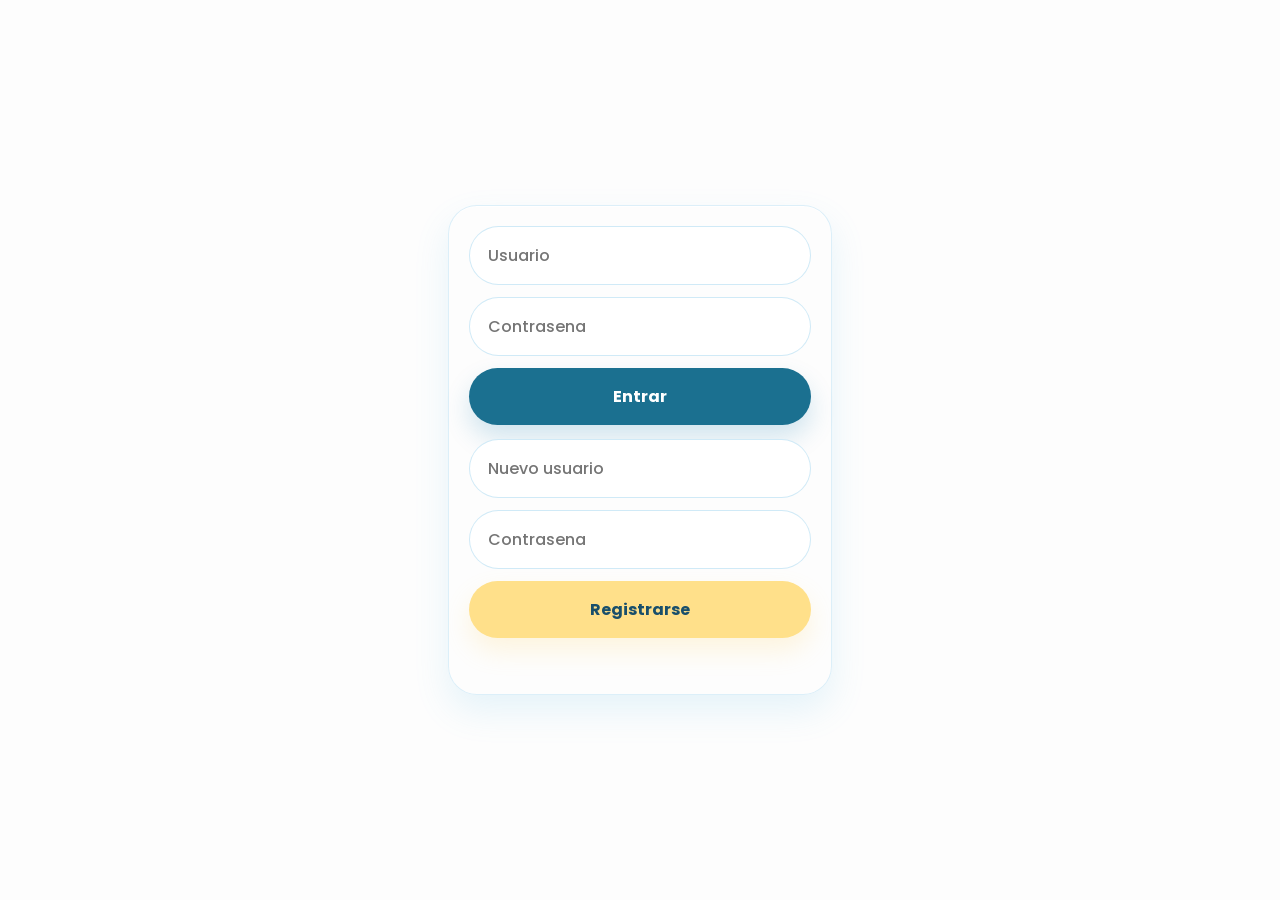
==== dashboard.html @ e35a6aa5 "Se realiza con JavaScript la animación del contador de agua y se sincroniza en tiempos con la animac" ====
<!DOCTYPE html>
<html lang="es">

<head>
  <meta charset="UTF-8">
  <meta name="viewport" content="width=device-width, initial-scale=1.0">
  <link rel="stylesheet" href="styles/styles.css" type="text/css">
  <script type="module" src="./scripts/darkmode.js" defer></script>
  <title>H2O Please</title>
</head>

<body data-page="dashboard">
  <header class="header-top">
    <svg viewBox="0 0 1586 278">
      <path
        d="M89.26 13.24c1.88-2.63 4.2-5.67 7.76-5.72 3.62-.41 6.71 2 8.6 4.85 14.27 20.89 28.31 42.14 38.7 65.28 2.92 6.84 5.8 13.87 6.53 21.34.98 12.56-2.82 25.39-10.37 35.46-9.56 13-25.22 21.6-41.47 21.66-11.46.46-22.93-3.2-32.17-9.97-9.79-7.02-16.87-17.4-20.49-28.83-4.37-.12-8.75-.09-13.12-.07 6.08 41.65 11.75 83.37 17.63 125.05.47 2.96 1.45 6.08 3.88 8.03 2.51 2.21 6.02 2.38 9.2 2.43q34.065-.105 68.13 0c3.62.04 7.72-.59 10.01-3.71 3.18-4.31 2.85-10 3.73-15.05 5.73-41.61 11.74-83.19 17.48-124.8.39-2.22 1.01-4.55 2.68-6.17 3.26-3.26 9.33-2.8 12.04.94 1.76 2.15 1.74 5.08 1.47 7.7-6.36 44.69-12.5 89.41-18.81 134.11-1.24 9.39-7.67 17.95-16.51 21.44-4.79 2.03-10.08 1.87-15.17 1.87-22.35-.04-44.69-.04-67.04.01-8.11.2-16.2-3.42-21.22-9.83-3.88-4.59-5.69-10.52-6.37-16.41-5.66-40.8-11.33-81.6-17.05-122.39-.55-4.12-1.57-8.22-1.37-12.39.11-3.74 3.41-6.86 7.09-7.06 6.98-.51 14-.03 20.99-.15 2.14-13.87 8.37-26.63 14.88-38.91 9.08-16.86 19.56-32.91 30.36-48.71M67.77 80.75c-3.06 6.37-5.65 13.02-6.93 20 11.07.17 22.14.02 33.21.01 2.81.12 5.98 0 8.29 1.88 3.64 2.93 3.96 9.07.53 12.29-2.31 2.3-5.8 2.23-8.82 2.34-10.08-.01-20.15-.15-30.23.04 3.88 7.95 10.05 14.91 18.12 18.74 10.35 5.13 23.21 4.82 33.27-.87 10.31-5.68 17.84-16.37 19-28.17 1.22-8.62-2.25-16.89-5.72-24.57-8.58-18.23-19.15-35.5-30.7-51.99-11.35 15.89-21.53 32.69-30.02 50.3M437.36 89.45c14.55-1.98 29.56 1.76 42.22 8.99 10.99 6.21 18.28 18.14 18.94 30.73.89 17.42-7.47 34.55-20.42 45.96-13.39 11.76-29.52 19.96-46.1 26.23 15.97 4.03 31.85 8.41 47.75 12.7-2.65 10.05-5.37 20.08-8.06 30.11-20.61-5.12-41.04-10.92-61.57-16.32-11.89-3.27-23.87-6.23-35.71-9.68 1.88-7.34 3.9-14.64 5.75-21.98.79-2.58 1.17-5.94 4.1-6.99 21.26-9.6 43.65-18.02 61.63-33.34 7.18-6.16 13.62-14.86 13.06-24.78-.28-7.79-10.5-12.14-16.65-7.79-4.55 3.16-6.19 8.75-7.91 13.71-12.11-2.98-24.18-6.15-36.13-9.69 2.83-8.69 6.68-17.28 13.05-23.98 6.8-7.38 16.06-12.54 26.05-13.88" />
      <path
        d="m 582.47,65.1 c -2.02059,0.05967 -4.03848,0.189753 -6.05,0.39 -25.24,2.18 -49.04,17.59 -60.62,40.23 -8.57,16.31 -10.6,35.61 -7.06,53.58 3.71,18.65 14.77,35.71 30.36,46.62 25.85,18.28 62.88,18.88 89.31,1.46 16.26,-10.67 27.99,-27.95 31.97,-46.98 2.84,-13.64 2.45,-28 -1.35,-41.42 C 653.6,100.29 640.58,83.81 623.34,74.65 610.923,67.755 596.623,64.688 582.47,65.1 m -349.4,2.16 c -0.33,19.25 -0.05,38.5 -0.14,57.74 0.13,31.23 -0.26,62.45 0.2,93.67 12.18,-0.14 24.37,-0.11 36.56,-0.02 0.11,-20.8 -0.27,-41.61 0.18,-62.41 19.01,0.02 38.02,0.05 57.04,-0.01 0.26,20.68 -0.05,41.36 0.13,62.05 12.29,0.23 24.58,0.26 36.86,-0.02 0.03,-50.33 0.14,-100.66 -0.06,-150.99 -12.24,0.04 -24.49,0.06 -36.74,-0.01 -0.28,19.67 0.04,39.34 -0.15,59.01 -19.04,0.23 -38.08,0.25 -57.12,-0.01 -0.35,-19.65 -0.07,-39.32 -0.13,-58.97 -12.21,0.01 -24.42,0.04 -36.63,-0.03 m 352.72,31.268 c 5.838,0.083 11.65,1.185 16.95,3.673 8.37,3.9 14.89,11.249 18.34,19.759 3.61,8.69 4.239,18.34 3.309,27.63 -1,9.62 -4.82,19.15 -11.77,26.03 -6.16,6.38 -14.82,10 -23.6,10.61 -10.71,0.89 -22.2,-1.58 -30.37,-8.89 -7.91,-6.9 -12.39,-17.09 -13.41,-27.42 -1.02,-10.71 -0.22,-22.01 4.9,-31.67 5.02,-9.64 14.5,-16.86 25.22,-18.85 3.416,-0.604 6.928,-0.921 10.431,-0.872 m 785.887,-1.945 c -5.145,0.14 -10.256,1.08 -14.987,3.117 -7.48,3.07 -13.66,9.51 -15.59,17.46 -2,8.28 -0.85,18.07 5.45,24.29 6.43,6.52 15.76,8.39 24.23,10.84 6.53,1.94 13.66,3.35 18.9,8.02 6.5,5.74 5.7,17.16 -0.91,22.51 -6.5,5.47 -16.06,5.58 -23.85,3.25 -6.57,-2.09 -10.1,-8.58 -11.63,-14.88 -4.59,-0.27 -9.18,-0.26 -13.77,-0.19 0.51,7.31 3.42,14.59 9.27,19.25 8.53,7.23 20.39,9.11 31.22,7.86 9.22,-1.02 18.31,-5.84 23.29,-13.85 4.08,-6.37 4.88,-14.45 3.1,-21.71 -1.73,-6.95 -7.3,-12.4 -13.68,-15.29 -8.7,-3.88 -18.14,-5.62 -27.05,-8.89 -4.5,-1.68 -9.08,-4.4 -11.06,-8.99 -2.52,-6.39 -0.66,-14.7 5.39,-18.45 6.55,-4.11 15.27,-4.19 22.28,-1.17 5.14,2.18 8.08,7.22 10.18,12.13 4.63,0.24 9.26,0.2 13.91,0.07 -0.81,-3.97 -1.67,-8.04 -3.87,-11.51 -4.73,-7.4 -12.99,-12.13 -21.6,-13.32 -3.038,-0.428 -6.136,-0.631 -9.223,-0.547 m 158.037,1.075 c -8.8927,6.67e-4 -17.784,0.05167 -26.674,0.153 0,33.29 -0.21,66.58 0.1,99.87 17.85,-0.13 35.69,-0.13 53.54,-0.02 -0.02,-3.56 0,-7.121 0.03,-10.681 -13.53,-0.55 -27.08,-0.13 -40.61,-0.21 -0.15,-11.49 -0.22,-22.97 0.05,-34.45 12.04,0.06 24.08,0.24 36.12,-0.06 0.03,-3.48 0.02,-6.96 -0.01,-10.43 -12.05,-0.28 -24.1,-0.07 -36.15,-0.08 -0.17,-11.15 -0.22,-22.3 0.03,-33.44 13.42,0.04 26.84,0.23 40.26,-0.07 0.04,-3.47 0.04,-6.95 -0.01,-10.42 -8.8907,-0.108667 -17.7827,-0.162667 -26.676,-0.162 m -483,0.003 c -8.8927,0 -17.784,0.05 -26.674,0.15 0,33.29 -0.2,66.58 0.1,99.87 17.85,-0.14 35.69,-0.11 53.54,-0.02 -0.01,-3.56 0,-7.121 0.04,-10.681 -13.54,-0.55 -27.08,-0.12 -40.62,-0.22 -0.14,-11.48 -0.21,-22.96 0.05,-34.44 12.04,0.06 24.09,0.24 36.13,-0.07 0.02,-3.47 0.01,-6.95 -0.02,-10.42 -12.05,-0.29 -24.1,-0.07 -36.15,-0.09 -0.16,-11.14 -0.21,-22.29 0.03,-33.43 13.42,0.05 26.84,0.22 40.26,-0.07 0.05,-3.47 0.04,-6.95 -0.01,-10.42 -8.8907,-0.105333 -17.7827,-0.158333 -26.676,-0.159 M 740.54,97.764 c -5.835,0.003 -11.67,0.056 -17.5,0.126 0,33.26 -0.21,66.53 0.11,99.78 4.23,-0.05 8.47,-0.05 12.71,0 0.38,-13.88 -0.01,-27.78 0.19,-41.67 13.62,-0.65 28.49,2.1 40.88,-5.1 14.22,-8.42 16.94,-29.89 6.44,-42.27 -6.06,-7.51 -15.99,-10.49 -25.33,-10.7 -5.83,-0.124 -11.665,-0.17 -17.5,-0.166 m 147.957,0.055 c -2.15605,-0.0047 -4.3121,0.0057 -6.468,0.031 0.02,33.27 -0.2,66.55 0.12,99.82 15.9,-0.13 31.81,-0.13 47.71,0 0.06,-3.55 0.111,-7.09 0.151,-10.64 -11.65,-0.19 -23.3,0.02 -34.95,-0.1 -0.15,-29.68 0.06,-59.36 -0.09,-89.05 -2.1575,-0.03499 -4.31522,-0.05499 -6.473,-0.06 m 318.777,0.393 c -2.478,-0.023 -4.944,0.108 -7.344,0.728 -1.89,3.07 -2.83,6.59 -4.04,9.95 -10.54,29.48 -21.54,58.8 -31.95,88.32 4.46,0.09 9.19,1.06 13.49,-0.54 3.44,-6.75 5.14,-14.26 7.97,-21.29 14.46,-0.13 28.92,-0.04 43.38,-0.05 2.91,7.28 5.32,14.74 8.2,22.03 4.45,0.1 8.9,0.07 13.35,-0.1 -3.23,-10.37 -7.28,-20.46 -10.88,-30.71 -8.27,-22.71 -16.36,-45.48 -24.75,-68.15 -2.455,0.01 -4.947,-0.166 -7.426,-0.188 m -458.279,10.303 c 4.318,-0.033 8.63,0.079 12.916,0.634 6.17,0.78 12.048,5.05 13.618,11.25 1.74,6.92 1.01,15.5 -4.77,20.39 -5.19,4.35 -12.379,4.28 -18.779,4.45 -5.31,0.04 -10.62,-0.02 -15.93,-0.13 -0.09,-12.12 -0.08,-24.24 0,-36.36 4.305,-0.025 8.628,-0.202 12.945,-0.234 m 458.345,6.375 c 5.88,16.61 12.05,33.119 17.67,49.819 -11.94,0.09 -23.88,-0.04 -35.82,0.09 6.08,-16.62 11.57,-33.47 18.15,-49.91" />
    </svg>
    <input id="toggleButton" type="checkbox">
  </header>

  <main class="app-layout">
    <div id="view-today">
      <h1>Progreso de hidratación del día</h1>
      <div>
        <progress class="side-progress" id="progress" value="0" min="0" max="100"></progress>
      </div>

      <section>
        <h2>DATOS DEL DÍA</h2>
        <div class="weather-api" id="weather-output">API DEL TIEMPO</div>
        <h3>OBJETIVO DEL DÍA (ml)</h3>
        <p class="stat-card" id="daily-target">2300</p>

        <h3 class="acumulated">HAS BEBIDO (ml)</h3>
        <p id="total">0</p>

        <time id="countdown">00:00</time>

        <form class="input-container" id="drink-form">
          <label for="amount">¿Cuánto vas a beber?</label>
          <span>+</span> <input type="number" id="amount" placeholder="200"> <span>ml</span>
          <button type="submit" class="drink-button" id="add-btn">
            <img src="./assets/images/water-glass-icon-white.svg" alt="Pulsa para beber">
          </button>
        </form>
      </section>
    </div>

    <section id="view-history" style="display: none">
      <h2>HISTORIAL</h2>
      <div id="history-container">
        <p>Sin registros</p>
      </div>
    </section>

    <section id="view-me" style="display: none">
      <h2>MI PERFIL</h2>
      <div id="profile-container" class="profile-card">
        <div class="user-info">
          <p><strong>Usuario:</strong> <span id="profile-name"></span></p>

          <div class="edit-group">
            <label for="edit-age">Edad (años):</label>
            <input type="number" id="edit-age" min="1" placeholder="Ej: 25" inputmode="numeric">
          </div>

          <div class="edit-group">
            <label for="edit-weight">Peso (kg):</label>
            <input type="number" id="edit-weight" min="1" placeholder="Ej: 75" inputmode="numeric">
          </div>

          <p><strong>Objetivo diario:</strong> <span id="profile-target"></span> ml</p>
        </div>

        <button type="button" id="btn-save-profile" class="save-btn">Guardar Cambios</button>
        <hr class="profile-separator">
        <button type="button" id="btn-logout" class="logout-btn">Cerrar Sesión</button>
      </div>
    </section>
  </main>
  <footer>
    <nav class="bottom-navigation">
      <button id="btn-today">
        <svg viewBox="0 0 512 512">
          <path
            d=" M 246.57 0.00 L 255.43 0.00 C 258.90 0.64 262.44 0.71 265.96 0.76 C 303.71 3.54 340.39 18.37 369.71 42.26 C 397.67 64.85 419.06 95.50 430.40 129.62 C 431.20 132.29 432.51 134.90 432.60 137.73 C 430.71 141.12 427.98 144.05 426.84 147.83 C 424.08 156.16 424.25 165.07 422.55 173.62 C 421.44 178.91 420.82 184.30 419.56 189.56 C 413.18 189.81 406.76 189.69 400.37 189.62 C 399.57 184.61 400.01 179.49 399.43 174.45 C 397.91 161.82 395.21 149.27 390.64 137.37 C 374.45 93.11 335.89 57.88 290.40 45.63 C 261.15 37.64 229.45 38.63 200.89 48.91 C 168.28 60.43 140.00 83.74 122.45 113.54 C 98.94 152.56 94.93 202.66 112.13 244.87 C 123.41 273.02 143.46 297.55 168.80 314.20 C 171.68 316.09 174.80 317.65 177.40 319.94 C 173.44 324.78 168.64 328.82 164.36 333.35 C 159.09 338.37 154.30 343.89 148.80 348.65 C 145.36 347.18 142.51 344.66 139.43 342.57 C 97.89 312.47 69.20 265.00 62.96 213.98 C 59.55 185.36 62.03 155.86 71.51 128.56 C 78.12 109.13 87.94 90.77 100.52 74.54 C 132.49 32.18 183.09 4.54 236.04 0.73 C 239.56 0.75 243.10 0.65 246.57 0.00 Z" />
          <path
            d=" M 253.35 82.43 C 257.56 80.97 262.37 81.61 266.19 83.86 C 269.19 85.81 271.36 88.73 273.44 91.58 C 292.66 118.67 312.33 145.43 331.50 172.54 C 337.30 181.35 340.90 191.56 342.21 202.00 C 342.19 207.19 344.46 212.32 342.70 217.45 C 341.82 235.93 333.66 253.69 321.32 267.33 C 302.30 288.51 272.07 299.17 244.02 294.01 C 227.09 291.25 211.21 282.97 198.77 271.23 C 181.03 253.91 170.86 228.50 173.66 203.68 C 175.67 191.68 179.21 179.49 186.76 169.74 C 205.16 144.15 223.57 118.57 242.00 93.00 C 244.91 88.72 248.12 84.00 253.35 82.43 M 253.91 128.92 C 239.83 148.49 225.67 168.00 211.62 187.59 C 205.74 195.76 203.16 206.11 203.99 216.08 C 206.34 242.29 230.48 264.92 257.01 264.42 C 278.03 265.57 298.77 252.44 307.44 233.38 C 315.14 218.69 314.02 199.46 303.74 186.27 C 290.30 168.00 277.37 149.36 263.96 131.06 C 262.03 128.53 260.61 125.51 258.03 123.56 C 256.44 125.17 255.18 127.07 253.91 128.92 Z" />
          <path
            d=" M 439.89 160.07 C 439.99 154.67 444.23 149.19 450.00 149.56 C 455.29 149.12 459.83 153.80 459.98 158.94 C 461.04 181.98 460.56 205.25 455.92 227.92 C 454.38 239.11 450.90 249.87 447.73 260.67 C 445.20 269.70 441.18 278.21 437.93 286.99 C 427.68 309.81 414.49 331.30 398.77 350.77 C 392.50 359.39 384.54 366.54 377.31 374.31 C 365.73 385.16 353.81 395.75 340.57 404.54 C 333.48 410.07 325.64 414.45 317.82 418.83 C 305.55 426.22 292.19 431.50 279.03 437.05 C 264.07 442.55 248.79 447.28 233.08 450.10 C 227.89 451.23 222.48 451.52 217.46 453.36 C 217.07 469.89 217.67 486.46 217.22 503.00 C 217.22 507.46 213.33 510.29 209.69 512.00 L 205.32 512.00 C 200.63 509.87 197.14 506.00 193.62 502.38 C 167.45 476.22 141.29 450.04 115.11 423.89 C 113.01 421.74 111.16 419.06 111.15 415.94 C 110.86 412.26 113.16 409.10 115.61 406.61 C 141.64 380.64 167.62 354.62 193.62 328.62 C 196.32 325.99 198.77 323.06 201.85 320.86 C 205.73 318.14 211.51 318.79 214.71 322.29 C 217.12 324.49 217.34 327.95 217.39 331.00 C 217.36 345.90 217.33 360.81 217.35 375.70 C 230.82 376.11 244.20 373.72 257.43 371.46 C 289.46 364.68 320.00 350.91 346.14 331.16 C 367.41 315.64 385.31 295.85 400.28 274.28 C 416.15 250.22 427.94 223.38 434.17 195.20 C 436.42 183.55 438.85 171.91 439.89 160.07 Z" />
          <path
            d=" M 282.35 189.38 C 291.19 185.98 301.82 192.59 302.65 201.99 C 303.53 216.47 297.13 230.85 287.16 241.16 C 278.59 249.31 267.30 254.78 255.44 255.67 C 249.25 257.02 241.94 255.25 238.04 250.01 C 235.74 246.31 234.15 241.70 235.39 237.36 C 236.85 230.37 243.88 225.07 250.96 225.31 C 260.32 225.34 268.83 218.33 271.33 209.43 C 272.18 204.55 271.94 199.15 274.93 194.91 C 276.87 192.50 279.34 190.31 282.35 189.38 Z" />
        </svg>
        <p>HOY</p>
      </button>
      <button id="btn-history">
        <svg viewBox="0 0 512 512">
          <path
            d=" M 84.00 0.00 L 124.00 0.00 C 124.03 13.32 123.94 26.64 124.03 39.97 C 212.01 40.02 299.99 40.02 387.97 39.97 C 388.06 26.65 387.97 13.32 388.00 0.00 L 428.00 0.00 C 428.03 13.32 427.94 26.64 428.03 39.97 C 437.66 40.19 447.30 39.65 456.91 40.29 C 474.29 41.50 490.74 51.01 500.80 65.18 C 506.95 73.51 510.19 83.55 512.00 93.65 L 512.00 265.69 C 502.67 254.83 492.39 244.69 480.75 236.30 C 477.91 234.17 474.56 232.54 472.41 229.64 C 471.78 227.14 471.92 224.54 471.90 221.99 C 472.07 210.67 472.02 199.35 471.97 188.04 C 327.99 187.97 184.01 187.98 40.03 188.03 C 39.95 275.38 40.04 362.72 39.99 450.06 C 39.89 455.89 41.54 462.00 45.91 466.09 C 50.00 470.46 56.11 472.11 61.94 472.01 C 112.96 471.98 163.98 472.01 215.00 471.99 C 219.87 472.09 224.83 471.44 229.64 472.42 C 232.36 474.40 233.93 477.50 235.90 480.16 C 244.34 492.05 254.66 502.51 265.69 512.00 L 53.65 512.00 C 39.79 509.78 26.28 503.79 16.64 493.37 C 7.34 483.95 2.13 471.28 0.00 458.36 L 0.00 93.65 C 1.63 84.99 4.06 76.32 8.80 68.81 C 18.40 52.94 35.69 41.92 54.22 40.36 C 64.12 39.60 74.05 40.21 83.97 39.97 C 84.06 26.64 83.97 13.32 84.00 0.00 M 40.07 99.92 C 39.90 115.94 40.03 131.96 40.02 147.98 C 184.01 148.01 327.99 148.02 471.97 147.98 C 472.06 133.65 471.94 119.33 472.04 105.01 C 471.99 100.79 472.10 96.42 470.48 92.45 C 467.63 85.49 460.64 80.33 453.05 80.13 C 444.72 79.79 436.37 80.07 428.02 80.02 C 427.94 93.34 428.06 106.66 427.98 119.98 C 414.66 120.02 401.34 120.02 388.02 119.98 C 387.93 106.66 388.07 93.34 387.97 80.02 C 299.99 79.99 212.01 79.99 124.02 80.02 C 123.93 93.34 124.07 106.66 123.98 119.98 C 110.66 120.02 97.34 120.02 84.02 119.98 C 83.93 106.66 84.06 93.34 83.98 80.02 C 75.33 80.10 66.66 79.71 58.02 80.21 C 48.13 80.86 39.88 90.04 40.07 99.92 Z" />
          <path
            d=" M 76.02 230.03 C 89.34 229.98 102.66 229.98 115.98 230.03 C 116.02 243.34 116.02 256.66 115.98 269.98 C 102.66 270.02 89.34 270.02 76.03 269.98 C 75.97 256.66 75.98 243.34 76.02 230.03 Z" />
          <path
            d=" M 156.02 230.02 C 169.34 229.99 182.66 229.98 195.98 230.02 C 196.02 243.34 196.02 256.66 195.98 269.98 C 182.66 270.02 169.34 270.02 156.02 269.98 C 155.99 256.66 155.97 243.34 156.02 230.02 Z" />
          <path
            d=" M 236.02 230.03 C 249.34 229.98 262.66 229.98 275.98 230.03 C 276.02 243.34 276.02 256.66 275.98 269.98 C 262.66 270.02 249.34 270.02 236.02 269.98 C 235.98 256.66 235.98 243.34 236.02 230.03 Z" />
          <path
            d=" M 333.36 249.37 C 360.14 240.21 389.86 239.63 416.88 248.14 C 452.79 259.09 483.38 285.90 499.21 319.91 C 507.02 336.37 511.03 354.43 512.00 372.57 L 512.00 381.43 C 511.09 397.84 507.81 414.17 501.33 429.32 C 487.77 461.68 461.05 488.25 428.61 501.62 C 413.66 507.91 397.58 511.10 381.43 512.00 L 372.57 512.00 C 345.87 510.77 319.42 502.08 297.86 486.15 C 262.30 460.67 240.39 417.00 242.25 373.19 C 242.77 347.69 250.98 322.44 265.36 301.39 C 281.64 277.34 305.84 258.71 333.36 249.37 M 366.44 282.63 C 344.98 285.01 324.48 294.97 309.40 310.42 C 292.74 327.17 282.76 350.34 282.12 373.96 C 281.40 394.36 287.54 414.96 299.38 431.59 C 309.77 446.34 324.40 458.09 341.12 464.89 C 362.40 473.68 386.89 474.24 408.58 466.54 C 437.36 456.53 460.50 431.84 468.47 402.42 C 474.18 382.09 472.80 359.86 464.59 340.41 C 455.61 318.78 438.28 300.78 417.05 290.94 C 401.37 283.57 383.65 280.73 366.44 282.63 Z" />
          <path
            d=" M 76.02 310.03 C 89.34 309.98 102.66 309.98 115.98 310.03 C 116.02 323.34 116.02 336.66 115.98 349.98 C 102.66 350.02 89.34 350.01 76.03 349.98 C 75.97 336.66 75.98 323.34 76.02 310.03 Z" />
          <path
            d=" M 156.02 310.02 C 169.34 309.98 182.66 309.98 195.98 310.02 C 196.02 323.34 196.02 336.66 195.97 349.98 C 182.66 350.02 169.34 350.02 156.02 349.98 C 155.97 336.66 155.98 323.34 156.02 310.02 Z" />
          <path
            d=" M 356.02 310.02 C 369.34 309.98 382.66 309.98 395.98 310.02 C 396.06 325.67 395.94 341.32 396.03 356.98 C 407.34 357.07 418.66 356.93 429.98 357.02 C 430.02 370.34 430.02 383.66 429.98 396.98 C 405.32 397.02 380.67 397.02 356.02 396.97 C 355.99 367.99 355.98 339.01 356.02 310.02 Z" />
          <path
            d=" M 76.02 390.02 C 89.34 389.98 102.66 389.98 115.97 390.02 C 116.02 403.34 116.02 416.66 115.97 429.98 C 102.66 430.02 89.34 430.02 76.02 429.98 C 75.98 416.66 75.98 403.34 76.02 390.02 Z" />
          <path
            d=" M 156.02 390.02 C 169.34 389.98 182.66 389.98 195.98 390.03 C 196.02 403.34 196.02 416.66 195.98 429.98 C 182.66 430.02 169.34 430.02 156.02 429.98 C 155.99 416.66 155.98 403.34 156.02 390.02 Z" />
        </svg>
        <p>HISTORIAL</p>
      </button>
      <button id="btn-me">
        <svg viewBox="0 0 512 512">
          <path
            d=" M 249.58 0.00 L 263.41 0.00 C 276.03 1.34 288.67 3.64 300.44 8.53 C 324.84 18.23 345.79 36.22 359.16 58.82 C 372.61 81.19 378.22 108.08 375.11 133.97 C 371.79 164.59 355.72 193.43 331.90 212.86 C 313.32 228.09 290.10 237.68 266.11 239.50 C 238.53 241.96 210.22 234.39 187.56 218.47 C 160.23 199.60 141.28 168.95 137.12 135.96 C 134.05 112.89 137.66 88.88 147.92 67.94 C 160.54 41.61 183.16 20.30 210.14 9.14 C 222.64 3.82 236.09 1.16 249.58 0.00 M 247.40 40.46 C 219.22 43.28 193.48 62.34 182.50 88.43 C 175.41 104.93 174.00 123.84 178.88 141.15 C 183.88 159.78 196.04 176.31 212.16 186.86 C 227.47 196.98 246.36 201.55 264.60 199.53 C 277.82 198.04 290.73 193.34 301.62 185.65 C 317.35 174.81 328.94 158.12 333.53 139.58 C 337.30 125.00 336.71 109.37 331.99 95.08 C 326.61 78.45 315.50 63.72 301.02 53.93 C 285.53 43.22 266.11 38.40 247.40 40.46 Z" />
          <path
            d=" M 132.18 310.15 C 173.29 281.94 224.25 268.58 273.91 272.79 C 323.56 276.53 371.52 298.13 407.54 332.45 C 434.56 358.01 454.89 390.58 465.91 426.10 C 469.19 436.06 471.76 446.51 470.72 457.07 C 469.20 475.56 458.63 493.08 442.82 502.84 C 435.46 507.69 426.85 510.02 418.37 512.00 L 94.63 512.00 C 82.91 509.95 71.35 505.62 62.27 497.74 C 48.90 486.62 41.05 469.38 41.07 452.02 C 40.88 442.05 44.06 432.47 47.06 423.09 C 61.90 377.41 92.36 337.01 132.18 310.15 M 240.47 312.62 C 200.05 316.13 161.02 333.64 131.70 361.72 C 107.54 384.66 90.01 414.50 81.74 446.77 C 79.26 455.43 83.45 465.36 91.44 469.53 C 97.08 472.74 103.78 471.93 110.00 472.01 C 210.02 471.98 310.04 472.01 410.05 472.00 C 418.62 472.37 427.08 466.88 429.76 458.65 C 432.63 451.34 429.45 443.69 427.34 436.65 C 414.12 395.26 385.30 359.14 347.83 337.13 C 315.76 318.01 277.65 309.43 240.47 312.62 Z" />
        </svg>
        <p>YO</p>
      </button>
    </nav>
  </footer>

  <script type="module" src="./scripts/dashboard.js"></script>
</body>

</html>
---- styles/styles.css ----
/* ==================== IMPORTED FONTS ==================== */
@font-face {
    font-family: 'Poppins-Light';
    src: url('../assets/fonts/poppins-light.woff2') format('woff2');
    font-weight: 300;
    font-style: normal;
    font-display: swap;
}

@font-face {
    font-family: 'Poppins-Regular';
    src: url('../assets/fonts/poppins-regular.woff2') format('woff2');
    font-weight: 400;
    font-style: normal;
    font-display: swap;
}

@font-face {
    font-family: 'Poppins-Medium';
    src: url('../assets/fonts/poppins-medium.woff2') format('woff2');
    font-weight: 500;
    font-style: normal;
    font-display: swap;
}

@font-face {
    font-family: 'Poppins-Bold';
    src: url('../assets/fonts/poppins-bold.woff2') format('woff2');
    font-weight: 700;
    font-style: normal;
    font-display: swap;
}

/* ==================== VARIABLES ==================== */
:root {
    --primary-color: #1B7090;
    --primary-light-color: #4f89a0;
    --primary-dark-color: #194f6b;
    --secondary-color: #ffd166;
    --secondary-light-color: #ffe08a;
    --neutral-color: #757575;
    --negative-color: #972c24;
    --background-color: #fdfdfd;
    --progress-background-color: #eeeeee;
    --primary-font-regular: 'Poppins-Regular', sans-serif;
    --primary-font-light: 'Poppins-Light', sans-serif;
    --primary-font-medium: 'Poppins-Medium', sans-serif;
    --primary-font-bold: 'Poppins-Bold', sans-serif;
}

.dark-theme {
    --primary-dark-color: #a6e5fe;
    --secondary-light-color: #0f3c52;
    --negative-color: #cb453b;
    --background-color: #222222;
    --progress-background-color: #333333;
    --neutral-color: #bababa;

    svg {
        path:nth-of-type(1) {
            --primary-dark-color: #59cef8;
        }

        path:nth-of-type(2) {
            --primary-light-color: #a6e5fe;
        }
    }

    h2 {
        --primary-color: #3398bd;
    }

    #countdown {
        --primary-dark-color: #ffe08a;
    }

    #drink-form label {
        --primary-light-color: #78cff2;
    }

    #view-me .logout-btn {
        --primary-color: #a6e5fe;
    }
    footer {
        --primary-color: #8fcce4;
    }
}

/* ==================== GENERAL STYLES ==================== */
* {
    box-sizing: border-box;
}

html,
body {
    margin: 0;
    padding: 0;
    font-family: var(--primary-font-regular);
    background: var(--background-color);
    transition: all 0.3s;
}

body {
    height: 100dvh;
    max-height: 100dvh;
    display: grid;
    grid-template-rows: auto 1fr auto;
}

body[data-page="login"] {
    grid-template-rows: 1fr;
    place-items: center;
    padding: 1rem;
}

body[data-page="login"] .login-layout {
    width: min(100%, 24rem);
    display: grid;
    gap: 0.9rem;
    padding: 1.25rem;
    border: solid 0.1rem #58B5E333;
    border-radius: 1.8rem;
    background: rgba(253, 253, 253, 0.98);
    box-shadow:
        0 1rem 2.2rem rgba(88, 181, 227, 0.14),
        inset 0 1px 0 rgba(255, 255, 255, 0.85);
}

body[data-page="login"] .login-layout form {
    display: grid;
    gap: 0.75rem;
}

body[data-page="login"] .login-layout input {
    width: 100%;
    padding: 1rem 1.1rem;
    border: solid 0.1rem rgba(88, 181, 227, 0.28);
    border-radius: 999px;
    font-family: var(--primary-font-medium);
    font-size: 1rem;
    color: var(--primary-dark-color);
    background: white;
    outline: none;
    transition:
        border-color 0.2s ease,
        box-shadow 0.2s ease;
}

body[data-page="login"] .login-layout input::placeholder {
    color: var(--neutral-color);
}

body[data-page="login"] .login-layout input:focus {
    border-color: rgba(4, 118, 174, 0.4);
    box-shadow: 0 0 0 0.2rem rgba(88, 181, 227, 0.14);
}

body[data-page="login"] .login-layout button {
    width: 100%;
    padding: 1rem 1.1rem;
    border: 0;
    border-radius: 999px;
    font-family: var(--primary-font-bold);
    font-size: 1rem;
    cursor: pointer;
}

body[data-page="login"] #login-form button {
    color: white;
    background: var(--primary-color);
    box-shadow: 0 0.8rem 1.6rem rgba(4, 118, 174, 0.18);
}

body[data-page="login"] #register-form button {
    color: var(--primary-dark-color);
    background: var(--secondary-light-color);
    box-shadow: 0 0.8rem 1.6rem rgba(255, 209, 102, 0.2);
}

body[data-page="login"] #auth-message {
    min-height: 1.35rem;
    margin: 0;
    padding: 0 0.25rem;
    font-family: var(--primary-font-medium);
    font-size: 0.9rem;
    line-height: 1.4;
    text-align: center;
    color: var(--primary-dark-color);
}

header {
    display: flex;
    justify-content: space-between;
    align-items: center;
    position: sticky;
    top: 0;
    padding: 0.5rem 1rem;

    svg {
        height: 2.2rem;

        path:nth-of-type(1) {
            fill: var(--primary-dark-color);
        }

        path:nth-of-type(2) {
            fill: var(--primary-light-color);
        }
    }

    #toggleButton {
        position: relative;
        appearance: none;
        -moz-appearance: none;
        -webkit-appearance: none;
        outline: none;
        cursor: pointer;
        height: 1.3rem;
        width: 3rem;
        margin-right: 1.5rem;
        box-shadow: 0.3rem 0.3rem 0.8rem #277B9A33;
        border: 0.05rem solid #277B9A66;
        border-radius: 2rem;

        &:before {
            position: absolute;
            content: "";
            width: 1rem;
            height: 1rem;
            top: 50%;
            left: 0.2rem;
            transform: translateY(-50%) translateX(0%);
            border-radius: 50%;
            background: var(--primary-color);
            transition: transform 0.3s;
        }

        &:after {
            position: absolute;
            content: "";
            background-image: url(../assets/images/bombilla-apagada.svg);
            background-size: cover;
            width: 1.6rem;
            height: 1.6rem;
            top: calc(50% - 0.1rem);
            transform: translateY(-50%);
            left: calc(100% + 0.3rem);
            white-space: nowrap;
            color: var(--primary-light-color);
            pointer-events: none;
        }
    }

    #toggleButton:checked {
        background: var(--primary-color);
        border: none;

        &:before {
            background: #fdfdfd;
            transform: translateY(-50%) translateX(1.6rem);
        }

        &:after {
            background-image: url(../assets/images/bombilla-encendida.svg);
        }
    }
}

footer {
    position: sticky;
    bottom: 0;

    nav {
        display: flex;
        gap: 0.5rem;
        justify-content: space-between;
        padding: 0.5rem 0 0 0;
        margin-top: 0.5rem;
        background: var(--background-color);

        button {
            display: flex;
            flex-direction: column;
            align-items: center;
            width: 100%;
            padding: 0.5rem 0.5rem 0 0.5rem;
            border: 0;
            background: var(--background-color);
            cursor: pointer;

            &:nth-of-type(1) {
                svg {
                    transform: scale(1.2);
                }
            }

            svg {
                width: 1.5rem;
                height: auto;
                fill: var(--primary-color);
            }

            p {
                font-weight: 700;
                color: var(--primary-color);
            }
        }
    }
}

/* ==================== MAIN WRAPPER ==================== */
main.app-layout {
    display: flex;

    h1 {
        display: none;
    }

    div {
        display: flex;
        align-items: stretch;

        .side-progress {
            appearance: none;
            width: 1.5rem;
            height: calc(100dvh - 10.5rem);
            margin: 0.5rem 0 0.5rem 1rem;
            border: none;
            border-radius: 2rem;
            background: #eee;
            writing-mode: vertical-lr;
            direction: rtl;

            &::-webkit-progress-bar {
                background-color: var(--progress-background-color);
                border-radius: 1rem;
            }

            &::-webkit-progress-value {
                background-color: var(--primary-dark-color);
                border-radius: 1rem;
                transition: 1s ease;
            }

            &::-moz-progress-bar {
                background: var(--primary-dark-color);
            }
        }
    }

    section {
        display: flex;
        flex-direction: column;
        align-items: center;
        flex-wrap: wrap;
        width: 100%;
        padding: 0.5rem;

        h2 {
            display: none;
        }

        h3 {
            margin: -0.8rem 0;
            font-family: var(--primary-font-medium);
            font-size: 0.9rem;
            font-weight: 500;
            color: var(--neutral-color);

            &:nth-of-type(1) {
                margin-top: 1rem;
            }
        }

        #daily-target {
            font-size: 3rem;
            font-family: var(--primary-font-medium);
            margin: 0;
            color: var(--primary-light-color);
        }

        #total {
            font-size: 3.7rem;
            font-family: var(--primary-font-bold);
            margin: 0;
            color: var(--primary-dark-color);
        }

        #countdown {
            padding: 1rem 1.5rem;
            border-radius: 3rem;
            font-family: var(--primary-font-medium);
            color: var(--primary-dark-color);
            text-transform: uppercase;
            background: var(--secondary-light-color);
            opacity: 0;
            transition: opacity 1s ease;
        }

        form {
            display: flex;
            flex-wrap: wrap;
            align-items: center;
            gap: 0.5rem;
            margin: auto 0.5rem 0.5rem 0.5rem;
            padding-bottom: 0.5rem;
            border: solid 0.1rem #277B9A11;
            border-radius: 2rem;
            box-shadow: 0.3rem 0.3rem 0.8rem #277B9A33;

            label {
                position: relative;
                left: 1rem;
                bottom: -1rem;
                width: 100%;
                font-family: var(--primary-font-bold);
                font-size: 0.9rem;
                color: var(--primary-light-color);
                text-transform: uppercase;
            }

            input,
            span {
                font-family: var(--primary-font-medium);
                color: var(--neutral-color);
                font-size: 1.7rem;
            }

            input {
                width: 20%;
                border: 0;
                text-align: right;
                background: var(--background-color);

                &::placeholder {
                    color: var(--neutral-color);
                }
            }

            span {
                &:nth-of-type(1) {
                    width: 20%;
                    text-align: right;
                }

                &:nth-of-type(2) {
                    width: 20%;
                    text-align: left;
                }
            }

            button {
                width: 4.5rem;
                margin-left: auto;
                margin-right: 0.5rem;
                aspect-ratio: 1 / 1;
                border: none;
                border-radius: 50%;
                background-color: var(--primary-color);
                cursor: pointer;

                img {
                    width: 3.5rem;
                }

                &#remove-btn {
                    display: flex;
                    align-items: center;
                    justify-content: center;
                    color: white;
                    font-family: var(--primary-font-bold);
                    font-size: 2.4rem;
                    line-height: 1;
                }
            }
        }

        .weather-api {
            display: flex;
            justify-content: center;
            align-items: center;
            width: 100%;
            height: 7rem;
            color: white;
            font-size: 1.2rem;
            font-family: var(--primary-font-light);
            letter-spacing: 0.2rem;
            background-color: #58b5e3;
            border-radius: 2rem;
        }
    }
}

#view-today {
    width: 100%;
}

#view-history,
#view-me {
    align-items: stretch;
}

#view-history h2,
#view-me h2 {
    display: block;
    margin: 0 0 1rem 0;
    font-family: var(--primary-font-bold);
    color: var(--primary-color);
}

#history-container {
    display: flex;
    flex-direction: column;
    width: 100%;
    gap: 0.5rem;
    
    p {
        color: var(--neutral-color);
    }
}

/* YO se encapsula para evitar la herencia flex global del dashboard y mantener una estructura simple compatible con Marcos. */
#view-me #profile-container.profile-card {
    display: flex;
    flex-direction: column;
    width: 100%;
    max-width: 20rem;
    gap: 0.6rem;
    margin: 0 auto;
    box-sizing: border-box;
}

#view-me .user-info {
    display: flex;
    flex-direction: column;
    gap: 0.55rem;
}

#view-me .user-info p {
    margin: 0;
    color: var(--neutral-color);
}

#view-me .edit-group {
    display: flex;
    flex-direction: column;
    gap: 0.25rem;
}

#view-me .edit-group label {
    font-size: 0.95rem;
    color: var(--neutral-color);
}

#view-me .edit-group input,
#view-me .save-btn,
#view-me .logout-btn {
    width: 100%;
    box-sizing: border-box;

}

#view-me .edit-group input {
    padding: 0.65rem 0.75rem;
    border: solid 0.1rem #58B5E333;
    border-radius: 0.35rem;
    background: white;
}

#view-me .save-btn,
#view-me .logout-btn {
    padding: 0.65rem 0.75rem;
    border: solid 0.1rem var(--primary-color);
    border-radius: 0.35rem;
    cursor: pointer;
}

#view-me .save-btn {
    color: white;
    background: var(--primary-color);
}

#view-me .logout-btn {
    color: var(--primary-color);
    background: var(--background-color);
}

#view-me .profile-separator {
    width: 100%;
    margin: 0;
    border: 0;
    border-top: 1px solid #eee;
}

@media (max-width: 480px) {
    main.app-layout section form button {
        width: 4.05rem;
    }

    main.app-layout section form button img {
        width: 3.15rem;
    }

    main.app-layout section form button#remove-btn {
        font-size: 2.16rem;
    }
}

/* Weather card refresh revisable: el redisenio se limita al dashboard y mantiene el montaje actual en #weather-output. */
.dashboard-weather-card {
    position: relative;
    display: block;
    width: 100%;
    max-width: 31rem;
    min-height: 0;
    margin: 0 auto;
    padding: 0.72rem 0.9rem;
    overflow: hidden;
    isolation: isolate;
    border: 1px solid rgba(255, 255, 255, 0.14);
    border-radius: 1.15rem;
    background:
        radial-gradient(circle at 14% 18%, rgba(255, 255, 255, 0.2), transparent 26%),
        radial-gradient(circle at 86% 0%, rgba(255, 226, 138, 0.22), transparent 24%),
        linear-gradient(150deg, #0a5b69 0%, #13829a 48%, #48bfd8 100%);
    color: #f7fcff;
    box-shadow:
        0 0.45rem 1rem rgba(7, 77, 96, 0.16),
        inset 0 1px 0 rgba(255, 255, 255, 0.18);
}

/* Weather card refresh revisable: el modo noche cambia tono sin tocar la estructura del dashboard. */
.dashboard-weather-card[data-period="night"] {
    background:
        radial-gradient(circle at 18% 20%, rgba(213, 227, 255, 0.14), transparent 24%),
        radial-gradient(circle at 84% 2%, rgba(255, 255, 255, 0.08), transparent 18%),
        linear-gradient(150deg, #0a3553 0%, #0f5877 50%, #1a7c9f 100%);
}

/* Weather card refresh revisable: capas decorativas para una sensacion mas premium sin assets externos. */
.dashboard-weather-card::before,
.dashboard-weather-card::after {
    content: "";
    position: absolute;
    pointer-events: none;
    z-index: 0;
}

.dashboard-weather-card::before {
    inset: auto -12% -44% 58%;
    height: 48%;
    border-radius: 999px;
    background: radial-gradient(circle, rgba(255, 255, 255, 0.2) 0 18%, transparent 56%);
    filter: blur(12px);
    opacity: 0.5;
}

.dashboard-weather-card::after {
    top: -1.35rem;
    right: -0.9rem;
    width: 4.85rem;
    height: 4.85rem;
    border-radius: 50%;
    background: radial-gradient(circle, rgba(255, 248, 200, 0.78) 0 16%, rgba(255, 226, 138, 0.18) 36%, transparent 66%);
    opacity: 0.78;
}

/* Weather card refresh revisable: el contenido queda por encima de las capas decorativas. */
.dashboard-weather-card>* {
    position: relative;
    z-index: 1;
}

.dashboard-weather-card h2,
.dashboard-weather-card p {
    margin: 0;
}

/* Weather card refresh revisable: cabecera con jerarquia clara entre ciudad y estado. */
.dashboard-weather-card .weather-card__top,
.dashboard-weather-card .weather-card__header {
    display: grid;
    grid-template-columns: minmax(0, 1fr) auto;
    gap: 0.45rem;
    align-items: center;
}

.dashboard-weather-card .weather-card__heading {
    display: grid;
    gap: 0;
    min-width: 0;
}

.dashboard-weather-card .weather-card__eyebrow {
    font-size: 0.58rem;
    font-family: var(--primary-font-medium);
    letter-spacing: 0.14em;
    text-transform: uppercase;
    opacity: 0.72;
}

/* Weather card refresh revisable: se fuerza la ciudad visible dentro de la card porque el dashboard oculta los h2 generales. */
body[data-page="dashboard"] #weather-output .dashboard-weather-card h2 {
    display: block;
    max-width: none;
    font-size: clamp(0.96rem, 2.35vw, 1.14rem);
    font-family: var(--primary-font-bold);
    line-height: 1.1;
    color: #f9fdff;
}

/* Weather card refresh revisable: pill de estado con acabado glass y mejor contraste. */
.dashboard-weather-card .weather-card__status {
    display: inline-flex;
    align-items: center;
    gap: 0.3rem;
    max-width: 11.75rem;
    padding: 0.24rem 0.5rem;
    border: 1px solid rgba(255, 255, 255, 0.16);
    border-radius: 999px;
    background: linear-gradient(180deg, rgba(255, 255, 255, 0.22), rgba(255, 255, 255, 0.09));
    backdrop-filter: blur(10px);
    font-size: 0.64rem;
    font-family: var(--primary-font-medium);
    line-height: 1.18;
    text-align: right;
    box-shadow: inset 0 1px 0 rgba(255, 255, 255, 0.14);
}

/* Weather card refresh revisable: iconografia semantica sin nuevos assets. */
.dashboard-weather-card .weather-card__status::before {
    content: "•";
    flex: 0 0 auto;
    color: #ffe18c;
}

.dashboard-weather-card .weather-card__status[data-icon="sun"]::before {
    content: "☼";
}

.dashboard-weather-card .weather-card__status[data-icon="moon"]::before {
    content: "☾";
    color: #dcecff;
}

.dashboard-weather-card .weather-card__status[data-icon="cloud"]::before {
    content: "☁";
    color: #f2fbff;
}

.dashboard-weather-card .weather-card__status[data-icon="rain"]::before {
    content: "☂";
    color: #d2f2ff;
}

.dashboard-weather-card .weather-card__status[data-icon="storm"]::before {
    content: "ϟ";
    color: #ffe6a3;
}

.dashboard-weather-card .weather-card__status[data-icon="snow"]::before {
    content: "✦";
    color: #f2fbff;
}

.dashboard-weather-card .weather-card__status[data-icon="mist"]::before {
    content: "≋";
    color: #edf9ff;
}

.dashboard-weather-card .weather-card__status[data-icon="error"]::before {
    content: "!";
    color: #ffe2a3;
}

/* Weather card refresh revisable: composicion principal tipo app movil con temperatura destacada y panel auxiliar. */
.dashboard-weather-card .weather-card__main,
.dashboard-weather-card .weather-card__content {
    display: grid;
    grid-template-columns: minmax(0, 1fr) auto;
    gap: 0.5rem;
    align-items: stretch;
    margin-top: 0.5rem;
}

.dashboard-weather-card .weather-card__temperature-block {
    display: grid;
    align-content: center;
    gap: 0;
    min-width: 0;
    padding: 0.56rem 0.72rem;
    border: 1px solid rgba(255, 255, 255, 0.14);
    border-radius: 0.95rem;
    background: linear-gradient(180deg, rgba(255, 255, 255, 0.16), rgba(255, 255, 255, 0.05));
    backdrop-filter: blur(12px);
}

.dashboard-weather-card .weather-card__temperature-label {
    font-size: 0.56rem;
    font-family: var(--primary-font-medium);
    letter-spacing: 0.14em;
    text-transform: uppercase;
    opacity: 0.72;
}

.dashboard-weather-card .weather-card__temperature {
    font-size: clamp(1.85rem, 6vw, 2.45rem);
    font-family: var(--primary-font-bold);
    line-height: 0.95;
    letter-spacing: -0.04em;
    text-shadow: 0 0.14rem 0.45rem rgba(4, 74, 109, 0.14);
}

.dashboard-weather-card .weather-card__meta,
.dashboard-weather-card .weather-card__datetime {
    display: grid;
    gap: 0.32rem;
    min-width: 8.65rem;
    padding: 0.54rem 0.65rem;
    border: 1px solid rgba(255, 255, 255, 0.12);
    border-radius: 0.95rem;
    background: linear-gradient(180deg, rgba(255, 255, 255, 0.14), rgba(255, 255, 255, 0.04));
    backdrop-filter: blur(10px);
}

.dashboard-weather-card .weather-card__meta-row {
    display: grid;
    gap: 0;
}

.dashboard-weather-card .weather-card__meta-row+.weather-card__meta-row {
    padding-top: 0.28rem;
    border-top: 1px solid rgba(255, 255, 255, 0.14);
}

/* Weather card refresh revisable: labels discretas y valores con mejor jerarquia. */
.dashboard-weather-card .weather-card__meta-label {
    font-size: 0.52rem;
    font-family: var(--primary-font-medium);
    letter-spacing: 0.12em;
    text-transform: uppercase;
    opacity: 0.68;
}

.dashboard-weather-card .weather-card__meta-item {
    font-size: 0.7rem;
    font-family: var(--primary-font-medium);
    line-height: 1.15;
    text-align: left;
    white-space: nowrap;
    opacity: 0.96;
}

body[data-page="dashboard"] #weather-output.weather-api {
    display: flex;
    justify-content: center;
    align-items: stretch;
    width: 100%;
    height: auto;
    min-height: 0;
    padding: 0;
    color: inherit;
    font-size: inherit;
    letter-spacing: normal;
    background: transparent;
    border-radius: 0;
    box-shadow: none;
}

body[data-page="dashboard"] #weather-output .dashboard-weather-card {
    width: 100%;
    max-width: 31rem;
}

@media (max-width: 480px) {
    .dashboard-weather-card {
        max-width: none;
        padding: 0.68rem 0.78rem;
        border-radius: 1rem;
    }

    .dashboard-weather-card::after {
        width: 3.9rem;
        height: 3.9rem;
        top: -0.95rem;
        right: -0.6rem;
    }

    .dashboard-weather-card .weather-card__status {
        max-width: 8.4rem;
        font-size: 0.6rem;
    }

    .dashboard-weather-card .weather-card__temperature-block,
    .dashboard-weather-card .weather-card__meta {
        width: 100%;
    }

    .dashboard-weather-card .weather-card__temperature {
        font-size: 1.9rem;
    }

    .dashboard-weather-card .weather-card__meta {
        min-width: 7.9rem;
        padding: 0.48rem 0.55rem;
    }

    .dashboard-weather-card .weather-card__meta-label {
        font-size: 0.49rem;
    }

    .dashboard-weather-card .weather-card__meta-item {
        font-size: 0.66rem;
    }
}

@media (max-width: 360px) {

    .dashboard-weather-card .weather-card__top,
    .dashboard-weather-card .weather-card__header {
        grid-template-columns: 1fr;
    }

    .dashboard-weather-card .weather-card__status {
        justify-self: start;
        max-width: none;
        text-align: left;
    }
}
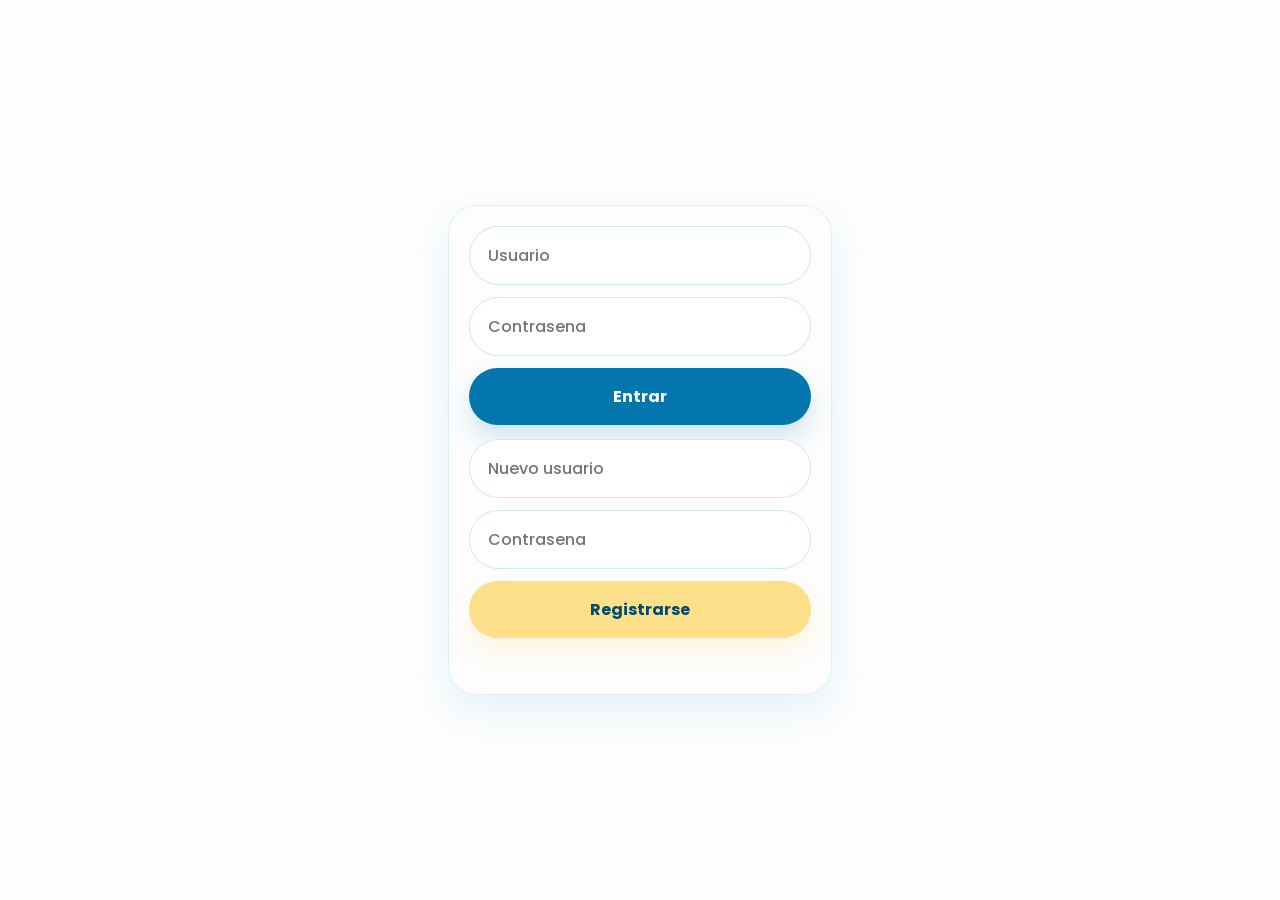
==== commit 4cb9977b: "0318.1045 JV dashboard.html: removed the remove button. Removed removeWater functionality, calls and" ====
--- a/dashboard.html
+++ b/dashboard.html
@@ -5,19 +5,13 @@
   <meta charset="UTF-8">
   <meta name="viewport" content="width=device-width, initial-scale=1.0">
   <link rel="stylesheet" href="styles/styles.css" type="text/css">
-  <script type="module" src="./scripts/darkmode.js" defer></script>
   <title>H2O Please</title>
 </head>
 
 <body data-page="dashboard">
   <header class="header-top">
-    <svg viewBox="0 0 1586 278">
-      <path
-        d="M89.26 13.24c1.88-2.63 4.2-5.67 7.76-5.72 3.62-.41 6.71 2 8.6 4.85 14.27 20.89 28.31 42.14 38.7 65.28 2.92 6.84 5.8 13.87 6.53 21.34.98 12.56-2.82 25.39-10.37 35.46-9.56 13-25.22 21.6-41.47 21.66-11.46.46-22.93-3.2-32.17-9.97-9.79-7.02-16.87-17.4-20.49-28.83-4.37-.12-8.75-.09-13.12-.07 6.08 41.65 11.75 83.37 17.63 125.05.47 2.96 1.45 6.08 3.88 8.03 2.51 2.21 6.02 2.38 9.2 2.43q34.065-.105 68.13 0c3.62.04 7.72-.59 10.01-3.71 3.18-4.31 2.85-10 3.73-15.05 5.73-41.61 11.74-83.19 17.48-124.8.39-2.22 1.01-4.55 2.68-6.17 3.26-3.26 9.33-2.8 12.04.94 1.76 2.15 1.74 5.08 1.47 7.7-6.36 44.69-12.5 89.41-18.81 134.11-1.24 9.39-7.67 17.95-16.51 21.44-4.79 2.03-10.08 1.87-15.17 1.87-22.35-.04-44.69-.04-67.04.01-8.11.2-16.2-3.42-21.22-9.83-3.88-4.59-5.69-10.52-6.37-16.41-5.66-40.8-11.33-81.6-17.05-122.39-.55-4.12-1.57-8.22-1.37-12.39.11-3.74 3.41-6.86 7.09-7.06 6.98-.51 14-.03 20.99-.15 2.14-13.87 8.37-26.63 14.88-38.91 9.08-16.86 19.56-32.91 30.36-48.71M67.77 80.75c-3.06 6.37-5.65 13.02-6.93 20 11.07.17 22.14.02 33.21.01 2.81.12 5.98 0 8.29 1.88 3.64 2.93 3.96 9.07.53 12.29-2.31 2.3-5.8 2.23-8.82 2.34-10.08-.01-20.15-.15-30.23.04 3.88 7.95 10.05 14.91 18.12 18.74 10.35 5.13 23.21 4.82 33.27-.87 10.31-5.68 17.84-16.37 19-28.17 1.22-8.62-2.25-16.89-5.72-24.57-8.58-18.23-19.15-35.5-30.7-51.99-11.35 15.89-21.53 32.69-30.02 50.3M437.36 89.45c14.55-1.98 29.56 1.76 42.22 8.99 10.99 6.21 18.28 18.14 18.94 30.73.89 17.42-7.47 34.55-20.42 45.96-13.39 11.76-29.52 19.96-46.1 26.23 15.97 4.03 31.85 8.41 47.75 12.7-2.65 10.05-5.37 20.08-8.06 30.11-20.61-5.12-41.04-10.92-61.57-16.32-11.89-3.27-23.87-6.23-35.71-9.68 1.88-7.34 3.9-14.64 5.75-21.98.79-2.58 1.17-5.94 4.1-6.99 21.26-9.6 43.65-18.02 61.63-33.34 7.18-6.16 13.62-14.86 13.06-24.78-.28-7.79-10.5-12.14-16.65-7.79-4.55 3.16-6.19 8.75-7.91 13.71-12.11-2.98-24.18-6.15-36.13-9.69 2.83-8.69 6.68-17.28 13.05-23.98 6.8-7.38 16.06-12.54 26.05-13.88" />
-      <path
-        d="m 582.47,65.1 c -2.02059,0.05967 -4.03848,0.189753 -6.05,0.39 -25.24,2.18 -49.04,17.59 -60.62,40.23 -8.57,16.31 -10.6,35.61 -7.06,53.58 3.71,18.65 14.77,35.71 30.36,46.62 25.85,18.28 62.88,18.88 89.31,1.46 16.26,-10.67 27.99,-27.95 31.97,-46.98 2.84,-13.64 2.45,-28 -1.35,-41.42 C 653.6,100.29 640.58,83.81 623.34,74.65 610.923,67.755 596.623,64.688 582.47,65.1 m -349.4,2.16 c -0.33,19.25 -0.05,38.5 -0.14,57.74 0.13,31.23 -0.26,62.45 0.2,93.67 12.18,-0.14 24.37,-0.11 36.56,-0.02 0.11,-20.8 -0.27,-41.61 0.18,-62.41 19.01,0.02 38.02,0.05 57.04,-0.01 0.26,20.68 -0.05,41.36 0.13,62.05 12.29,0.23 24.58,0.26 36.86,-0.02 0.03,-50.33 0.14,-100.66 -0.06,-150.99 -12.24,0.04 -24.49,0.06 -36.74,-0.01 -0.28,19.67 0.04,39.34 -0.15,59.01 -19.04,0.23 -38.08,0.25 -57.12,-0.01 -0.35,-19.65 -0.07,-39.32 -0.13,-58.97 -12.21,0.01 -24.42,0.04 -36.63,-0.03 m 352.72,31.268 c 5.838,0.083 11.65,1.185 16.95,3.673 8.37,3.9 14.89,11.249 18.34,19.759 3.61,8.69 4.239,18.34 3.309,27.63 -1,9.62 -4.82,19.15 -11.77,26.03 -6.16,6.38 -14.82,10 -23.6,10.61 -10.71,0.89 -22.2,-1.58 -30.37,-8.89 -7.91,-6.9 -12.39,-17.09 -13.41,-27.42 -1.02,-10.71 -0.22,-22.01 4.9,-31.67 5.02,-9.64 14.5,-16.86 25.22,-18.85 3.416,-0.604 6.928,-0.921 10.431,-0.872 m 785.887,-1.945 c -5.145,0.14 -10.256,1.08 -14.987,3.117 -7.48,3.07 -13.66,9.51 -15.59,17.46 -2,8.28 -0.85,18.07 5.45,24.29 6.43,6.52 15.76,8.39 24.23,10.84 6.53,1.94 13.66,3.35 18.9,8.02 6.5,5.74 5.7,17.16 -0.91,22.51 -6.5,5.47 -16.06,5.58 -23.85,3.25 -6.57,-2.09 -10.1,-8.58 -11.63,-14.88 -4.59,-0.27 -9.18,-0.26 -13.77,-0.19 0.51,7.31 3.42,14.59 9.27,19.25 8.53,7.23 20.39,9.11 31.22,7.86 9.22,-1.02 18.31,-5.84 23.29,-13.85 4.08,-6.37 4.88,-14.45 3.1,-21.71 -1.73,-6.95 -7.3,-12.4 -13.68,-15.29 -8.7,-3.88 -18.14,-5.62 -27.05,-8.89 -4.5,-1.68 -9.08,-4.4 -11.06,-8.99 -2.52,-6.39 -0.66,-14.7 5.39,-18.45 6.55,-4.11 15.27,-4.19 22.28,-1.17 5.14,2.18 8.08,7.22 10.18,12.13 4.63,0.24 9.26,0.2 13.91,0.07 -0.81,-3.97 -1.67,-8.04 -3.87,-11.51 -4.73,-7.4 -12.99,-12.13 -21.6,-13.32 -3.038,-0.428 -6.136,-0.631 -9.223,-0.547 m 158.037,1.075 c -8.8927,6.67e-4 -17.784,0.05167 -26.674,0.153 0,33.29 -0.21,66.58 0.1,99.87 17.85,-0.13 35.69,-0.13 53.54,-0.02 -0.02,-3.56 0,-7.121 0.03,-10.681 -13.53,-0.55 -27.08,-0.13 -40.61,-0.21 -0.15,-11.49 -0.22,-22.97 0.05,-34.45 12.04,0.06 24.08,0.24 36.12,-0.06 0.03,-3.48 0.02,-6.96 -0.01,-10.43 -12.05,-0.28 -24.1,-0.07 -36.15,-0.08 -0.17,-11.15 -0.22,-22.3 0.03,-33.44 13.42,0.04 26.84,0.23 40.26,-0.07 0.04,-3.47 0.04,-6.95 -0.01,-10.42 -8.8907,-0.108667 -17.7827,-0.162667 -26.676,-0.162 m -483,0.003 c -8.8927,0 -17.784,0.05 -26.674,0.15 0,33.29 -0.2,66.58 0.1,99.87 17.85,-0.14 35.69,-0.11 53.54,-0.02 -0.01,-3.56 0,-7.121 0.04,-10.681 -13.54,-0.55 -27.08,-0.12 -40.62,-0.22 -0.14,-11.48 -0.21,-22.96 0.05,-34.44 12.04,0.06 24.09,0.24 36.13,-0.07 0.02,-3.47 0.01,-6.95 -0.02,-10.42 -12.05,-0.29 -24.1,-0.07 -36.15,-0.09 -0.16,-11.14 -0.21,-22.29 0.03,-33.43 13.42,0.05 26.84,0.22 40.26,-0.07 0.05,-3.47 0.04,-6.95 -0.01,-10.42 -8.8907,-0.105333 -17.7827,-0.158333 -26.676,-0.159 M 740.54,97.764 c -5.835,0.003 -11.67,0.056 -17.5,0.126 0,33.26 -0.21,66.53 0.11,99.78 4.23,-0.05 8.47,-0.05 12.71,0 0.38,-13.88 -0.01,-27.78 0.19,-41.67 13.62,-0.65 28.49,2.1 40.88,-5.1 14.22,-8.42 16.94,-29.89 6.44,-42.27 -6.06,-7.51 -15.99,-10.49 -25.33,-10.7 -5.83,-0.124 -11.665,-0.17 -17.5,-0.166 m 147.957,0.055 c -2.15605,-0.0047 -4.3121,0.0057 -6.468,0.031 0.02,33.27 -0.2,66.55 0.12,99.82 15.9,-0.13 31.81,-0.13 47.71,0 0.06,-3.55 0.111,-7.09 0.151,-10.64 -11.65,-0.19 -23.3,0.02 -34.95,-0.1 -0.15,-29.68 0.06,-59.36 -0.09,-89.05 -2.1575,-0.03499 -4.31522,-0.05499 -6.473,-0.06 m 318.777,0.393 c -2.478,-0.023 -4.944,0.108 -7.344,0.728 -1.89,3.07 -2.83,6.59 -4.04,9.95 -10.54,29.48 -21.54,58.8 -31.95,88.32 4.46,0.09 9.19,1.06 13.49,-0.54 3.44,-6.75 5.14,-14.26 7.97,-21.29 14.46,-0.13 28.92,-0.04 43.38,-0.05 2.91,7.28 5.32,14.74 8.2,22.03 4.45,0.1 8.9,0.07 13.35,-0.1 -3.23,-10.37 -7.28,-20.46 -10.88,-30.71 -8.27,-22.71 -16.36,-45.48 -24.75,-68.15 -2.455,0.01 -4.947,-0.166 -7.426,-0.188 m -458.279,10.303 c 4.318,-0.033 8.63,0.079 12.916,0.634 6.17,0.78 12.048,5.05 13.618,11.25 1.74,6.92 1.01,15.5 -4.77,20.39 -5.19,4.35 -12.379,4.28 -18.779,4.45 -5.31,0.04 -10.62,-0.02 -15.93,-0.13 -0.09,-12.12 -0.08,-24.24 0,-36.36 4.305,-0.025 8.628,-0.202 12.945,-0.234 m 458.345,6.375 c 5.88,16.61 12.05,33.119 17.67,49.819 -11.94,0.09 -23.88,-0.04 -35.82,0.09 6.08,-16.62 11.57,-33.47 18.15,-49.91" />
-    </svg>
-    <input id="toggleButton" type="checkbox">
+    <img src="./assets/images/logo-h2o-please-v2.svg" alt="H2O Please, tu App amiga para estar siempre hidratado">
+    <!-- <button class="alarm-icon" id="alarm-button">🔔</button> -->
   </header>
 
   <main class="app-layout">
@@ -44,14 +38,14 @@
           <button type="submit" class="drink-button" id="add-btn">
             <img src="./assets/images/water-glass-icon-white.svg" alt="Pulsa para beber">
           </button>
-        </form>
+         </form>
       </section>
     </div>
 
     <section id="view-history" style="display: none">
       <h2>HISTORIAL</h2>
       <div id="history-container">
-        <p>Sin registros</p>
+        <p>Aún no has registrado tomas hoy.</p>
       </div>
     </section>
 
@@ -135,4 +129,4 @@
   <script type="module" src="./scripts/dashboard.js"></script>
 </body>
 
-</html>+</html>
--- a/styles/styles.css
+++ b/styles/styles.css
@@ -33,57 +33,17 @@
 
 /* ==================== VARIABLES ==================== */
 :root {
-    --primary-color: #1B7090;
-    --primary-light-color: #4f89a0;
-    --primary-dark-color: #194f6b;
+    --primary-color: #0476ae;
+    --primary-light-color: #58B5E3;
+    --primary-dark-color: #034a6d;
     --secondary-color: #ffd166;
     --secondary-light-color: #ffe08a;
     --neutral-color: #757575;
-    --negative-color: #972c24;
     --background-color: #fdfdfd;
-    --progress-background-color: #eeeeee;
     --primary-font-regular: 'Poppins-Regular', sans-serif;
     --primary-font-light: 'Poppins-Light', sans-serif;
     --primary-font-medium: 'Poppins-Medium', sans-serif;
     --primary-font-bold: 'Poppins-Bold', sans-serif;
-}
-
-.dark-theme {
-    --primary-dark-color: #a6e5fe;
-    --secondary-light-color: #0f3c52;
-    --negative-color: #cb453b;
-    --background-color: #222222;
-    --progress-background-color: #333333;
-    --neutral-color: #bababa;
-
-    svg {
-        path:nth-of-type(1) {
-            --primary-dark-color: #59cef8;
-        }
-
-        path:nth-of-type(2) {
-            --primary-light-color: #a6e5fe;
-        }
-    }
-
-    h2 {
-        --primary-color: #3398bd;
-    }
-
-    #countdown {
-        --primary-dark-color: #ffe08a;
-    }
-
-    #drink-form label {
-        --primary-light-color: #78cff2;
-    }
-
-    #view-me .logout-btn {
-        --primary-color: #a6e5fe;
-    }
-    footer {
-        --primary-color: #8fcce4;
-    }
 }
 
 /* ==================== GENERAL STYLES ==================== */
@@ -97,7 +57,6 @@
     padding: 0;
     font-family: var(--primary-font-regular);
     background: var(--background-color);
-    transition: all 0.3s;
 }
 
 body {
@@ -188,81 +147,20 @@
     color: var(--primary-dark-color);
 }
 
+.trash-button {
+    border: none;
+    background: none;
+    fill: orange;
+    cursor: pointer
+}
+
 header {
-    display: flex;
-    justify-content: space-between;
-    align-items: center;
     position: sticky;
     top: 0;
     padding: 0.5rem 1rem;
 
-    svg {
+    img {
         height: 2.2rem;
-
-        path:nth-of-type(1) {
-            fill: var(--primary-dark-color);
-        }
-
-        path:nth-of-type(2) {
-            fill: var(--primary-light-color);
-        }
-    }
-
-    #toggleButton {
-        position: relative;
-        appearance: none;
-        -moz-appearance: none;
-        -webkit-appearance: none;
-        outline: none;
-        cursor: pointer;
-        height: 1.3rem;
-        width: 3rem;
-        margin-right: 1.5rem;
-        box-shadow: 0.3rem 0.3rem 0.8rem #277B9A33;
-        border: 0.05rem solid #277B9A66;
-        border-radius: 2rem;
-
-        &:before {
-            position: absolute;
-            content: "";
-            width: 1rem;
-            height: 1rem;
-            top: 50%;
-            left: 0.2rem;
-            transform: translateY(-50%) translateX(0%);
-            border-radius: 50%;
-            background: var(--primary-color);
-            transition: transform 0.3s;
-        }
-
-        &:after {
-            position: absolute;
-            content: "";
-            background-image: url(../assets/images/bombilla-apagada.svg);
-            background-size: cover;
-            width: 1.6rem;
-            height: 1.6rem;
-            top: calc(50% - 0.1rem);
-            transform: translateY(-50%);
-            left: calc(100% + 0.3rem);
-            white-space: nowrap;
-            color: var(--primary-light-color);
-            pointer-events: none;
-        }
-    }
-
-    #toggleButton:checked {
-        background: var(--primary-color);
-        border: none;
-
-        &:before {
-            background: #fdfdfd;
-            transform: translateY(-50%) translateX(1.6rem);
-        }
-
-        &:after {
-            background-image: url(../assets/images/bombilla-encendida.svg);
-        }
     }
 }
 
@@ -332,18 +230,14 @@
             direction: rtl;
 
             &::-webkit-progress-bar {
-                background-color: var(--progress-background-color);
+                background-color: #eee;
                 border-radius: 1rem;
             }
 
             &::-webkit-progress-value {
-                background-color: var(--primary-dark-color);
+                background-color: var(--primary-color);
                 border-radius: 1rem;
-                transition: 1s ease;
-            }
-
-            &::-moz-progress-bar {
-                background: var(--primary-dark-color);
+                transition: 0.5s ease;
             }
         }
     }
@@ -383,7 +277,7 @@
             font-size: 3.7rem;
             font-family: var(--primary-font-bold);
             margin: 0;
-            color: var(--primary-dark-color);
+            color: var(--primary-color);
         }
 
         #countdown {
@@ -404,9 +298,9 @@
             gap: 0.5rem;
             margin: auto 0.5rem 0.5rem 0.5rem;
             padding-bottom: 0.5rem;
-            border: solid 0.1rem #277B9A11;
+            border: solid 0.1rem #58B5E333;
             border-radius: 2rem;
-            box-shadow: 0.3rem 0.3rem 0.8rem #277B9A33;
+            box-shadow: 0.3rem 0.3rem 0.8rem #58B5E355;
 
             label {
                 position: relative;
@@ -430,7 +324,6 @@
                 width: 20%;
                 border: 0;
                 text-align: right;
-                background: var(--background-color);
 
                 &::placeholder {
                     color: var(--neutral-color);
@@ -513,10 +406,6 @@
     flex-direction: column;
     width: 100%;
     gap: 0.5rem;
-    
-    p {
-        color: var(--neutral-color);
-    }
 }
 
 /* YO se encapsula para evitar la herencia flex global del dashboard y mantener una estructura simple compatible con Marcos. */
@@ -538,7 +427,6 @@
 
 #view-me .user-info p {
     margin: 0;
-    color: var(--neutral-color);
 }
 
 #view-me .edit-group {
@@ -549,7 +437,6 @@
 
 #view-me .edit-group label {
     font-size: 0.95rem;
-    color: var(--neutral-color);
 }
 
 #view-me .edit-group input,
@@ -557,7 +444,6 @@
 #view-me .logout-btn {
     width: 100%;
     box-sizing: border-box;
-
 }
 
 #view-me .edit-group input {
@@ -581,8 +467,8 @@
 }
 
 #view-me .logout-btn {
-    color: var(--primary-color);
-    background: var(--background-color);
+    color: var(--primary-dark-color);
+    background: white;
 }
 
 #view-me .profile-separator {
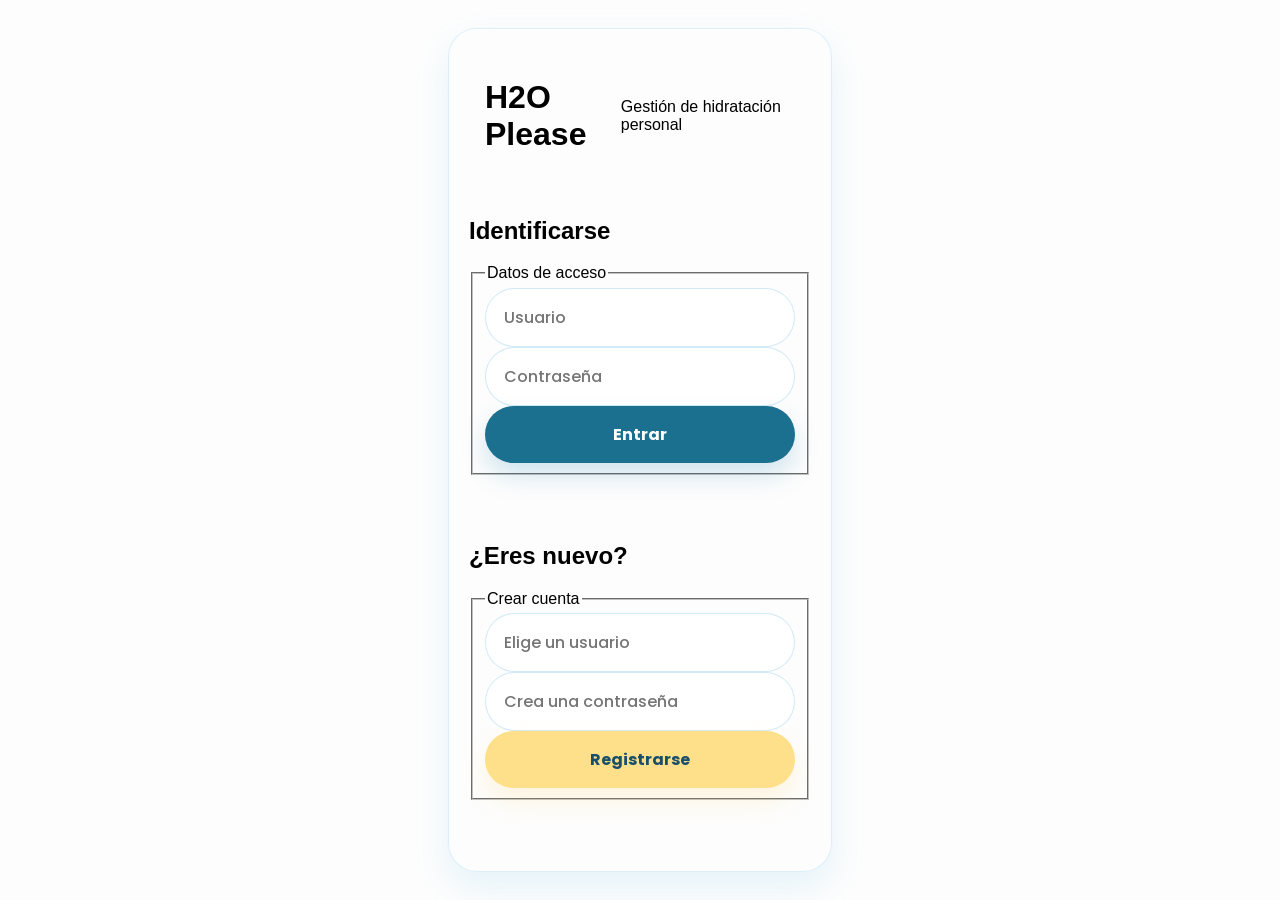
==== commit 4f91d640: "Optimización del archivo styles.css" ====
--- a/dashboard.html
+++ b/dashboard.html
@@ -5,13 +5,19 @@
   <meta charset="UTF-8">
   <meta name="viewport" content="width=device-width, initial-scale=1.0">
   <link rel="stylesheet" href="styles/styles.css" type="text/css">
+  <script type="module" src="./scripts/darkmode.js" defer></script>
   <title>H2O Please</title>
 </head>
 
 <body data-page="dashboard">
   <header class="header-top">
-    <img src="./assets/images/logo-h2o-please-v2.svg" alt="H2O Please, tu App amiga para estar siempre hidratado">
-    <!-- <button class="alarm-icon" id="alarm-button">🔔</button> -->
+    <svg viewBox="0 0 1586 278">
+      <path
+        d="M89.26 13.24c1.88-2.63 4.2-5.67 7.76-5.72 3.62-.41 6.71 2 8.6 4.85 14.27 20.89 28.31 42.14 38.7 65.28 2.92 6.84 5.8 13.87 6.53 21.34.98 12.56-2.82 25.39-10.37 35.46-9.56 13-25.22 21.6-41.47 21.66-11.46.46-22.93-3.2-32.17-9.97-9.79-7.02-16.87-17.4-20.49-28.83-4.37-.12-8.75-.09-13.12-.07 6.08 41.65 11.75 83.37 17.63 125.05.47 2.96 1.45 6.08 3.88 8.03 2.51 2.21 6.02 2.38 9.2 2.43q34.065-.105 68.13 0c3.62.04 7.72-.59 10.01-3.71 3.18-4.31 2.85-10 3.73-15.05 5.73-41.61 11.74-83.19 17.48-124.8.39-2.22 1.01-4.55 2.68-6.17 3.26-3.26 9.33-2.8 12.04.94 1.76 2.15 1.74 5.08 1.47 7.7-6.36 44.69-12.5 89.41-18.81 134.11-1.24 9.39-7.67 17.95-16.51 21.44-4.79 2.03-10.08 1.87-15.17 1.87-22.35-.04-44.69-.04-67.04.01-8.11.2-16.2-3.42-21.22-9.83-3.88-4.59-5.69-10.52-6.37-16.41-5.66-40.8-11.33-81.6-17.05-122.39-.55-4.12-1.57-8.22-1.37-12.39.11-3.74 3.41-6.86 7.09-7.06 6.98-.51 14-.03 20.99-.15 2.14-13.87 8.37-26.63 14.88-38.91 9.08-16.86 19.56-32.91 30.36-48.71M67.77 80.75c-3.06 6.37-5.65 13.02-6.93 20 11.07.17 22.14.02 33.21.01 2.81.12 5.98 0 8.29 1.88 3.64 2.93 3.96 9.07.53 12.29-2.31 2.3-5.8 2.23-8.82 2.34-10.08-.01-20.15-.15-30.23.04 3.88 7.95 10.05 14.91 18.12 18.74 10.35 5.13 23.21 4.82 33.27-.87 10.31-5.68 17.84-16.37 19-28.17 1.22-8.62-2.25-16.89-5.72-24.57-8.58-18.23-19.15-35.5-30.7-51.99-11.35 15.89-21.53 32.69-30.02 50.3M437.36 89.45c14.55-1.98 29.56 1.76 42.22 8.99 10.99 6.21 18.28 18.14 18.94 30.73.89 17.42-7.47 34.55-20.42 45.96-13.39 11.76-29.52 19.96-46.1 26.23 15.97 4.03 31.85 8.41 47.75 12.7-2.65 10.05-5.37 20.08-8.06 30.11-20.61-5.12-41.04-10.92-61.57-16.32-11.89-3.27-23.87-6.23-35.71-9.68 1.88-7.34 3.9-14.64 5.75-21.98.79-2.58 1.17-5.94 4.1-6.99 21.26-9.6 43.65-18.02 61.63-33.34 7.18-6.16 13.62-14.86 13.06-24.78-.28-7.79-10.5-12.14-16.65-7.79-4.55 3.16-6.19 8.75-7.91 13.71-12.11-2.98-24.18-6.15-36.13-9.69 2.83-8.69 6.68-17.28 13.05-23.98 6.8-7.38 16.06-12.54 26.05-13.88" />
+      <path
+        d="m 582.47,65.1 c -2.02059,0.05967 -4.03848,0.189753 -6.05,0.39 -25.24,2.18 -49.04,17.59 -60.62,40.23 -8.57,16.31 -10.6,35.61 -7.06,53.58 3.71,18.65 14.77,35.71 30.36,46.62 25.85,18.28 62.88,18.88 89.31,1.46 16.26,-10.67 27.99,-27.95 31.97,-46.98 2.84,-13.64 2.45,-28 -1.35,-41.42 C 653.6,100.29 640.58,83.81 623.34,74.65 610.923,67.755 596.623,64.688 582.47,65.1 m -349.4,2.16 c -0.33,19.25 -0.05,38.5 -0.14,57.74 0.13,31.23 -0.26,62.45 0.2,93.67 12.18,-0.14 24.37,-0.11 36.56,-0.02 0.11,-20.8 -0.27,-41.61 0.18,-62.41 19.01,0.02 38.02,0.05 57.04,-0.01 0.26,20.68 -0.05,41.36 0.13,62.05 12.29,0.23 24.58,0.26 36.86,-0.02 0.03,-50.33 0.14,-100.66 -0.06,-150.99 -12.24,0.04 -24.49,0.06 -36.74,-0.01 -0.28,19.67 0.04,39.34 -0.15,59.01 -19.04,0.23 -38.08,0.25 -57.12,-0.01 -0.35,-19.65 -0.07,-39.32 -0.13,-58.97 -12.21,0.01 -24.42,0.04 -36.63,-0.03 m 352.72,31.268 c 5.838,0.083 11.65,1.185 16.95,3.673 8.37,3.9 14.89,11.249 18.34,19.759 3.61,8.69 4.239,18.34 3.309,27.63 -1,9.62 -4.82,19.15 -11.77,26.03 -6.16,6.38 -14.82,10 -23.6,10.61 -10.71,0.89 -22.2,-1.58 -30.37,-8.89 -7.91,-6.9 -12.39,-17.09 -13.41,-27.42 -1.02,-10.71 -0.22,-22.01 4.9,-31.67 5.02,-9.64 14.5,-16.86 25.22,-18.85 3.416,-0.604 6.928,-0.921 10.431,-0.872 m 785.887,-1.945 c -5.145,0.14 -10.256,1.08 -14.987,3.117 -7.48,3.07 -13.66,9.51 -15.59,17.46 -2,8.28 -0.85,18.07 5.45,24.29 6.43,6.52 15.76,8.39 24.23,10.84 6.53,1.94 13.66,3.35 18.9,8.02 6.5,5.74 5.7,17.16 -0.91,22.51 -6.5,5.47 -16.06,5.58 -23.85,3.25 -6.57,-2.09 -10.1,-8.58 -11.63,-14.88 -4.59,-0.27 -9.18,-0.26 -13.77,-0.19 0.51,7.31 3.42,14.59 9.27,19.25 8.53,7.23 20.39,9.11 31.22,7.86 9.22,-1.02 18.31,-5.84 23.29,-13.85 4.08,-6.37 4.88,-14.45 3.1,-21.71 -1.73,-6.95 -7.3,-12.4 -13.68,-15.29 -8.7,-3.88 -18.14,-5.62 -27.05,-8.89 -4.5,-1.68 -9.08,-4.4 -11.06,-8.99 -2.52,-6.39 -0.66,-14.7 5.39,-18.45 6.55,-4.11 15.27,-4.19 22.28,-1.17 5.14,2.18 8.08,7.22 10.18,12.13 4.63,0.24 9.26,0.2 13.91,0.07 -0.81,-3.97 -1.67,-8.04 -3.87,-11.51 -4.73,-7.4 -12.99,-12.13 -21.6,-13.32 -3.038,-0.428 -6.136,-0.631 -9.223,-0.547 m 158.037,1.075 c -8.8927,6.67e-4 -17.784,0.05167 -26.674,0.153 0,33.29 -0.21,66.58 0.1,99.87 17.85,-0.13 35.69,-0.13 53.54,-0.02 -0.02,-3.56 0,-7.121 0.03,-10.681 -13.53,-0.55 -27.08,-0.13 -40.61,-0.21 -0.15,-11.49 -0.22,-22.97 0.05,-34.45 12.04,0.06 24.08,0.24 36.12,-0.06 0.03,-3.48 0.02,-6.96 -0.01,-10.43 -12.05,-0.28 -24.1,-0.07 -36.15,-0.08 -0.17,-11.15 -0.22,-22.3 0.03,-33.44 13.42,0.04 26.84,0.23 40.26,-0.07 0.04,-3.47 0.04,-6.95 -0.01,-10.42 -8.8907,-0.108667 -17.7827,-0.162667 -26.676,-0.162 m -483,0.003 c -8.8927,0 -17.784,0.05 -26.674,0.15 0,33.29 -0.2,66.58 0.1,99.87 17.85,-0.14 35.69,-0.11 53.54,-0.02 -0.01,-3.56 0,-7.121 0.04,-10.681 -13.54,-0.55 -27.08,-0.12 -40.62,-0.22 -0.14,-11.48 -0.21,-22.96 0.05,-34.44 12.04,0.06 24.09,0.24 36.13,-0.07 0.02,-3.47 0.01,-6.95 -0.02,-10.42 -12.05,-0.29 -24.1,-0.07 -36.15,-0.09 -0.16,-11.14 -0.21,-22.29 0.03,-33.43 13.42,0.05 26.84,0.22 40.26,-0.07 0.05,-3.47 0.04,-6.95 -0.01,-10.42 -8.8907,-0.105333 -17.7827,-0.158333 -26.676,-0.159 M 740.54,97.764 c -5.835,0.003 -11.67,0.056 -17.5,0.126 0,33.26 -0.21,66.53 0.11,99.78 4.23,-0.05 8.47,-0.05 12.71,0 0.38,-13.88 -0.01,-27.78 0.19,-41.67 13.62,-0.65 28.49,2.1 40.88,-5.1 14.22,-8.42 16.94,-29.89 6.44,-42.27 -6.06,-7.51 -15.99,-10.49 -25.33,-10.7 -5.83,-0.124 -11.665,-0.17 -17.5,-0.166 m 147.957,0.055 c -2.15605,-0.0047 -4.3121,0.0057 -6.468,0.031 0.02,33.27 -0.2,66.55 0.12,99.82 15.9,-0.13 31.81,-0.13 47.71,0 0.06,-3.55 0.111,-7.09 0.151,-10.64 -11.65,-0.19 -23.3,0.02 -34.95,-0.1 -0.15,-29.68 0.06,-59.36 -0.09,-89.05 -2.1575,-0.03499 -4.31522,-0.05499 -6.473,-0.06 m 318.777,0.393 c -2.478,-0.023 -4.944,0.108 -7.344,0.728 -1.89,3.07 -2.83,6.59 -4.04,9.95 -10.54,29.48 -21.54,58.8 -31.95,88.32 4.46,0.09 9.19,1.06 13.49,-0.54 3.44,-6.75 5.14,-14.26 7.97,-21.29 14.46,-0.13 28.92,-0.04 43.38,-0.05 2.91,7.28 5.32,14.74 8.2,22.03 4.45,0.1 8.9,0.07 13.35,-0.1 -3.23,-10.37 -7.28,-20.46 -10.88,-30.71 -8.27,-22.71 -16.36,-45.48 -24.75,-68.15 -2.455,0.01 -4.947,-0.166 -7.426,-0.188 m -458.279,10.303 c 4.318,-0.033 8.63,0.079 12.916,0.634 6.17,0.78 12.048,5.05 13.618,11.25 1.74,6.92 1.01,15.5 -4.77,20.39 -5.19,4.35 -12.379,4.28 -18.779,4.45 -5.31,0.04 -10.62,-0.02 -15.93,-0.13 -0.09,-12.12 -0.08,-24.24 0,-36.36 4.305,-0.025 8.628,-0.202 12.945,-0.234 m 458.345,6.375 c 5.88,16.61 12.05,33.119 17.67,49.819 -11.94,0.09 -23.88,-0.04 -35.82,0.09 6.08,-16.62 11.57,-33.47 18.15,-49.91" />
+    </svg>
+    <input id="toggleButton" type="checkbox">
   </header>
 
   <main class="app-layout">
@@ -34,18 +40,18 @@
 
         <form class="input-container" id="drink-form">
           <label for="amount">¿Cuánto vas a beber?</label>
-          <span>+</span> <input type="number" id="amount" placeholder="200"> <span>ml</span>
+          <input type="number" id="amount" placeholder="200"> <span>ml</span>
           <button type="submit" class="drink-button" id="add-btn">
             <img src="./assets/images/water-glass-icon-white.svg" alt="Pulsa para beber">
           </button>
-         </form>
+        </form>
       </section>
     </div>
 
     <section id="view-history" style="display: none">
       <h2>HISTORIAL</h2>
       <div id="history-container">
-        <p>Aún no has registrado tomas hoy.</p>
+        <p>Sin registros</p>
       </div>
     </section>
 
@@ -69,7 +75,7 @@
         </div>
 
         <button type="button" id="btn-save-profile" class="save-btn">Guardar Cambios</button>
-        <hr class="profile-separator">
+
         <button type="button" id="btn-logout" class="logout-btn">Cerrar Sesión</button>
       </div>
     </section>
@@ -129,4 +135,4 @@
   <script type="module" src="./scripts/dashboard.js"></script>
 </body>
 
-</html>
+</html>
--- a/styles/styles.css
+++ b/styles/styles.css
@@ -33,17 +33,58 @@
 
 /* ==================== VARIABLES ==================== */
 :root {
-    --primary-color: #0476ae;
-    --primary-light-color: #58B5E3;
-    --primary-dark-color: #034a6d;
+    --primary-color: #1B7090;
+    --primary-light-color: #4f89a0;
+    --primary-dark-color: #194f6b;
     --secondary-color: #ffd166;
     --secondary-light-color: #ffe08a;
     --neutral-color: #757575;
+    --negative-color: #972c24;
     --background-color: #fdfdfd;
+    --progress-background-color: #eeeeee;
     --primary-font-regular: 'Poppins-Regular', sans-serif;
     --primary-font-light: 'Poppins-Light', sans-serif;
     --primary-font-medium: 'Poppins-Medium', sans-serif;
     --primary-font-bold: 'Poppins-Bold', sans-serif;
+}
+
+.dark-theme {
+    --primary-dark-color: #a6e5fe;
+    --secondary-light-color: #0f3c52;
+    --negative-color: #cb453b;
+    --background-color: #222222;
+    --progress-background-color: #333333;
+    --neutral-color: #bababa;
+
+    svg {
+        path:nth-of-type(1) {
+            --primary-dark-color: #59cef8;
+        }
+
+        path:nth-of-type(2) {
+            --primary-light-color: #a6e5fe;
+        }
+    }
+
+    h2 {
+        --primary-color: #3398bd;
+    }
+
+    #countdown {
+        --primary-dark-color: #ffe08a;
+    }
+
+    #drink-form label {
+        --primary-light-color: #78cff2;
+    }
+
+    #view-me .logout-btn {
+        --primary-color: #a6e5fe;
+    }
+
+    footer {
+        --primary-color: #8fcce4;
+    }
 }
 
 /* ==================== GENERAL STYLES ==================== */
@@ -57,6 +98,7 @@
     padding: 0;
     font-family: var(--primary-font-regular);
     background: var(--background-color);
+    transition: all 0.3s;
 }
 
 body {
@@ -66,101 +108,190 @@
     grid-template-rows: auto 1fr auto;
 }
 
-body[data-page="login"] {
-    grid-template-rows: 1fr;
-    place-items: center;
-    padding: 1rem;
-}
-
-body[data-page="login"] .login-layout {
-    width: min(100%, 24rem);
-    display: grid;
-    gap: 0.9rem;
-    padding: 1.25rem;
-    border: solid 0.1rem #58B5E333;
-    border-radius: 1.8rem;
-    background: rgba(253, 253, 253, 0.98);
-    box-shadow:
-        0 1rem 2.2rem rgba(88, 181, 227, 0.14),
-        inset 0 1px 0 rgba(255, 255, 255, 0.85);
-}
-
-body[data-page="login"] .login-layout form {
-    display: grid;
-    gap: 0.75rem;
-}
-
-body[data-page="login"] .login-layout input {
+
+
+/* ==================== INICIO CODIGO DE MARCOS ==================== */
+
+
+/* Configuración General 
+
+
+.login-container {
+    background: white;
+    padding: 40px;
+    border-radius: 20px;
+    box-shadow: 0 10px 25px rgba(0, 0, 0, 0.05);
     width: 100%;
-    padding: 1rem 1.1rem;
-    border: solid 0.1rem rgba(88, 181, 227, 0.28);
-    border-radius: 999px;
-    font-family: var(--primary-font-medium);
+    max-width: 400px;
+    text-align: center;
+}
+
+Header y Logo 
+.login-logo {
+    width: 60px;
+    margin-bottom: 10px;
+}
+
+.login-header h1 {
+    color: #007bff;
+    margin: 0;
+    font-size: 1.8rem;
+}
+
+.login-header p {
+    color: #666;
+    margin-bottom: 30px;
+}
+
+ Formularios 
+.auth-form {
+    display: flex;
+    flex-direction: column;
+    gap: 15px;
+}
+
+input {
+    padding: 12px 15px;
+    border: 1px solid #e0e0e0;
+    border-radius: 10px;
     font-size: 1rem;
-    color: var(--primary-dark-color);
+    transition: border-color 0.3s;
+}
+
+input:focus {
+    outline: none;
+    border-color: #007bff;
+}
+
+ Botones con los colores de tu captura 
+button {
+    padding: 12px;
+    border: none;
+    border-radius: 10px;
+    font-size: 1rem;
+    font-weight: bold;
+    cursor: pointer;
+    transition: opacity 0.2s;
+}
+
+.btn-login {
+    background-color: #007eb3; / Azul oscuro /
+    color: white;
+}
+
+.btn-register {
+    background-color: #ffe494; / Amarillo suave /
+    color: #5d4a1a;
+}
+
+button:hover {
+    opacity: 0.9;
+}
+
+ Divisor 
+.auth-divider {
+    margin: 25px 0;
+    position: relative;
+    border-top: 1px solid #eee;
+}
+
+.auth-divider span {
+    position: absolute;
+    top: -10px;
+    left: 50%;
+    transform: translateX(-50%);
     background: white;
-    outline: none;
-    transition:
-        border-color 0.2s ease,
-        box-shadow 0.2s ease;
-}
-
-body[data-page="login"] .login-layout input::placeholder {
-    color: var(--neutral-color);
-}
-
-body[data-page="login"] .login-layout input:focus {
-    border-color: rgba(4, 118, 174, 0.4);
-    box-shadow: 0 0 0 0.2rem rgba(88, 181, 227, 0.14);
-}
-
-body[data-page="login"] .login-layout button {
-    width: 100%;
-    padding: 1rem 1.1rem;
-    border: 0;
-    border-radius: 999px;
-    font-family: var(--primary-font-bold);
-    font-size: 1rem;
-    cursor: pointer;
-}
-
-body[data-page="login"] #login-form button {
-    color: white;
-    background: var(--primary-color);
-    box-shadow: 0 0.8rem 1.6rem rgba(4, 118, 174, 0.18);
-}
-
-body[data-page="login"] #register-form button {
-    color: var(--primary-dark-color);
-    background: var(--secondary-light-color);
-    box-shadow: 0 0.8rem 1.6rem rgba(255, 209, 102, 0.2);
-}
-
-body[data-page="login"] #auth-message {
-    min-height: 1.35rem;
-    margin: 0;
-    padding: 0 0.25rem;
-    font-family: var(--primary-font-medium);
-    font-size: 0.9rem;
-    line-height: 1.4;
-    text-align: center;
-    color: var(--primary-dark-color);
-}
-
-.trash-button {
-    border: none;
-    background: none;
-    fill: orange;
-    cursor: pointer
-}
+    padding: 0 10px;
+    color: #999;
+    font-size: 0.8rem;
+    text-transform: uppercase;
+}
+
+#auth-message {
+    margin-top: 20px;
+    min-height: 1.2rem;
+}
+
+*/
+
+/* ==================== FIN CODIGO DE MARCOS ==================== */
+
 
 header {
+    display: flex;
+    justify-content: space-between;
+    align-items: center;
     position: sticky;
     top: 0;
     padding: 0.5rem 1rem;
 
-    img {
+    svg {
         height: 2.2rem;
+
+        path:nth-of-type(1) {
+            fill: var(--primary-dark-color);
+        }
+
+        path:nth-of-type(2) {
+            fill: var(--primary-light-color);
+        }
+    }
+
+    #toggleButton {
+        position: relative;
+        appearance: none;
+        -moz-appearance: none;
+        -webkit-appearance: none;
+        outline: none;
+        cursor: pointer;
+        height: 1.3rem;
+        width: 3rem;
+        margin-right: 1.5rem;
+        box-shadow: 0.3rem 0.3rem 0.8rem #277B9A33;
+        border: 0.05rem solid #277B9A66;
+        border-radius: 2rem;
+
+        &:before {
+            position: absolute;
+            content: "";
+            width: 1rem;
+            height: 1rem;
+            top: 50%;
+            left: 0.2rem;
+            transform: translateY(-50%) translateX(0%);
+            border-radius: 50%;
+            background: var(--primary-color);
+            transition: transform 0.3s;
+        }
+
+        &:after {
+            position: absolute;
+            content: "";
+            background-image: url(../assets/images/bombilla-apagada.svg);
+            background-size: cover;
+            width: 1.6rem;
+            height: 1.6rem;
+            top: calc(50% - 0.1rem);
+            transform: translateY(-50%);
+            left: calc(100% + 0.3rem);
+            white-space: nowrap;
+            color: var(--primary-light-color);
+            pointer-events: none;
+        }
+    }
+
+    #toggleButton:checked {
+        background: var(--primary-color);
+        border: none;
+
+        &:before {
+            transform: translateY(-50%) translateX(1.6rem);
+            background-color: #fdfdfd;
+        }
+
+        &:after {
+            background-image: url(../assets/images/bombilla-encendida.svg);
+        }
     }
 }
 
@@ -206,7 +337,98 @@
     }
 }
 
-/* ==================== MAIN WRAPPER ==================== */
+
+/* ==================== USER REGISTER & LOGIN ==================== */
+
+body[data-page="login"] {
+    grid-template-rows: 1fr;
+    place-items: center;
+    padding: 1rem;
+    display: flex;
+    justify-content: center;
+    align-items: center;
+    min-height: 100vh;
+    margin: 0;
+    background-color: var(--background-color);
+
+    .login-layout {
+        width: min(100%, 24rem);
+        display: grid;
+        gap: 0.9rem;
+        padding: 1.25rem;
+        border: solid 0.1rem #58B5E333;
+        border-radius: 1.8rem;
+        background: rgba(253, 253, 253, 0.98);
+        box-shadow:
+            0 1rem 2.2rem rgba(88, 181, 227, 0.14),
+            inset 0 1px 0 rgba(255, 255, 255, 0.85);
+
+        form {
+            display: grid;
+            gap: 0.75rem;
+        }
+
+        button {
+            width: 100%;
+            padding: 1rem 1.1rem;
+            border: 0;
+            border-radius: 10rem;
+            font-family: var(--primary-font-bold);
+            font-size: 1rem;
+            cursor: pointer;
+        }
+
+        input {
+            width: 100%;
+            padding: 1rem 1.1rem;
+            border: solid 0.1rem rgba(88, 181, 227, 0.28);
+            border-radius: 999px;
+            font-family: var(--primary-font-medium);
+            font-size: 1rem;
+            color: var(--primary-dark-color);
+            background: white;
+            outline: none;
+            transition:
+                border-color 0.2s ease,
+                box-shadow 0.2s ease;
+
+            &::placeholder {
+                color: var(--neutral-color);
+            }
+
+            &:focus {
+                border-color: rgba(4, 118, 174, 0.4);
+                box-shadow: 0 0 0 0.2rem rgba(88, 181, 227, 0.14);
+            }
+        }
+    }
+
+    #login-form button {
+        color: white;
+        background: var(--primary-color);
+        box-shadow: 0 0.8rem 1.6rem rgba(4, 118, 174, 0.18);
+    }
+
+    #register-form button {
+        color: var(--primary-dark-color);
+        background: var(--secondary-light-color);
+        box-shadow: 0 0.8rem 1.6rem rgba(255, 209, 102, 0.2);
+    }
+
+    #auth-message {
+        min-height: 1.35rem;
+        margin: 0;
+        padding: 0 0.25rem;
+        font-family: var(--primary-font-medium);
+        font-size: 0.9rem;
+        line-height: 1.4;
+        text-align: center;
+        color: var(--primary-dark-color);
+    }
+}
+
+/* ==================== DASHBOARD MAIN WRAPPER ==================== */
+
 main.app-layout {
     display: flex;
 
@@ -230,14 +452,18 @@
             direction: rtl;
 
             &::-webkit-progress-bar {
-                background-color: #eee;
+                background-color: var(--progress-background-color);
                 border-radius: 1rem;
             }
 
             &::-webkit-progress-value {
-                background-color: var(--primary-color);
+                background-color: var(--primary-dark-color);
                 border-radius: 1rem;
-                transition: 0.5s ease;
+                transition: 1s ease;
+            }
+
+            &::-moz-progress-bar {
+                background: var(--primary-dark-color);
             }
         }
     }
@@ -277,7 +503,7 @@
             font-size: 3.7rem;
             font-family: var(--primary-font-bold);
             margin: 0;
-            color: var(--primary-color);
+            color: var(--primary-dark-color);
         }
 
         #countdown {
@@ -298,9 +524,9 @@
             gap: 0.5rem;
             margin: auto 0.5rem 0.5rem 0.5rem;
             padding-bottom: 0.5rem;
-            border: solid 0.1rem #58B5E333;
+            border: solid 0.1rem #277B9A11;
             border-radius: 2rem;
-            box-shadow: 0.3rem 0.3rem 0.8rem #58B5E355;
+            box-shadow: 0.3rem 0.3rem 0.8rem #277B9A33;
 
             label {
                 position: relative;
@@ -321,9 +547,10 @@
             }
 
             input {
-                width: 20%;
+                width: 40%;
                 border: 0;
                 text-align: right;
+                background: var(--background-color);
 
                 &::placeholder {
                     color: var(--neutral-color);
@@ -331,166 +558,134 @@
             }
 
             span {
-                &:nth-of-type(1) {
-                    width: 20%;
-                    text-align: right;
-                }
-
-                &:nth-of-type(2) {
-                    width: 20%;
-                    text-align: left;
-                }
-            }
-
-            button {
-                width: 4.5rem;
-                margin-left: auto;
-                margin-right: 0.5rem;
-                aspect-ratio: 1 / 1;
-                border: none;
-                border-radius: 50%;
-                background-color: var(--primary-color);
-                cursor: pointer;
-
-                img {
-                    width: 3.5rem;
-                }
-
-                &#remove-btn {
-                    display: flex;
-                    align-items: center;
-                    justify-content: center;
-                    color: white;
-                    font-family: var(--primary-font-bold);
-                    font-size: 2.4rem;
-                    line-height: 1;
-                }
-            }
-        }
-
-        .weather-api {
-            display: flex;
-            justify-content: center;
-            align-items: center;
+                width: 20%;
+                text-align: left;
+            }
+        }
+
+        button {
+            width: 4rem;
+            margin-left: auto;
+            margin-right: 0.5rem;
+            aspect-ratio: 1 / 1;
+            border: none;
+            border-radius: 50%;
+            background-color: var(--primary-color);
+            cursor: pointer;
+
+            img {
+                width: 3rem;
+            }
+        }
+    }
+
+    .weather-api {
+        display: flex;
+        justify-content: center;
+        align-items: center;
+        width: 100%;
+        height: 7rem;
+        color: white;
+        font-size: 1.2rem;
+        font-family: var(--primary-font-light);
+        letter-spacing: 0.2rem;
+        background-color: #58b5e3;
+        border-radius: 2rem;
+    }
+}
+
+/* ==================== DASHBOARD HISTORY & ME VIEWS ==================== */
+
+#view-history {
+
+    h2 {
+        display: block;
+        margin: 0 0 1rem 0;
+        font-family: var(--primary-font-bold);
+        color: var(--primary-color);
+    }
+
+    #history-container {
+        display: flex;
+        flex-direction: column;
+        width: 100%;
+        gap: 0.5rem;
+
+        p {
+            color: var(--neutral-color);
+        }
+    }
+}
+
+#view-me {
+
+    h2 {
+        display: block;
+        margin: 0 0 1rem 0;
+        font-family: var(--primary-font-bold);
+        color: var(--primary-color);
+    }
+
+    #profile-container.profile-card {
+        display: flex;
+        flex-direction: column;
+        width: 100%;
+        max-width: 20rem;
+        gap: 0.6rem;
+        margin: 0 auto;
+        box-sizing: border-box;
+    }
+
+    .user-info {
+        display: flex;
+        flex-direction: column;
+        gap: 0.55rem;
+
+        p {
+            margin: 0;
+            color: var(--neutral-color);
+        }
+    }
+
+    .edit-group {
+        display: flex;
+        flex-direction: column;
+        gap: 0.5rem;
+
+        input {
             width: 100%;
-            height: 7rem;
-            color: white;
-            font-size: 1.2rem;
-            font-family: var(--primary-font-light);
-            letter-spacing: 0.2rem;
-            background-color: #58b5e3;
-            border-radius: 2rem;
-        }
-    }
-}
-
-#view-today {
-    width: 100%;
-}
-
-#view-history,
-#view-me {
-    align-items: stretch;
-}
-
-#view-history h2,
-#view-me h2 {
-    display: block;
-    margin: 0 0 1rem 0;
-    font-family: var(--primary-font-bold);
-    color: var(--primary-color);
-}
-
-#history-container {
-    display: flex;
-    flex-direction: column;
-    width: 100%;
-    gap: 0.5rem;
-}
-
-/* YO se encapsula para evitar la herencia flex global del dashboard y mantener una estructura simple compatible con Marcos. */
-#view-me #profile-container.profile-card {
-    display: flex;
-    flex-direction: column;
-    width: 100%;
-    max-width: 20rem;
-    gap: 0.6rem;
-    margin: 0 auto;
-    box-sizing: border-box;
-}
-
-#view-me .user-info {
-    display: flex;
-    flex-direction: column;
-    gap: 0.55rem;
-}
-
-#view-me .user-info p {
-    margin: 0;
-}
-
-#view-me .edit-group {
-    display: flex;
-    flex-direction: column;
-    gap: 0.25rem;
-}
-
-#view-me .edit-group label {
-    font-size: 0.95rem;
-}
-
-#view-me .edit-group input,
-#view-me .save-btn,
-#view-me .logout-btn {
-    width: 100%;
-    box-sizing: border-box;
-}
-
-#view-me .edit-group input {
-    padding: 0.65rem 0.75rem;
-    border: solid 0.1rem #58B5E333;
-    border-radius: 0.35rem;
-    background: white;
-}
-
-#view-me .save-btn,
-#view-me .logout-btn {
-    padding: 0.65rem 0.75rem;
-    border: solid 0.1rem var(--primary-color);
-    border-radius: 0.35rem;
-    cursor: pointer;
-}
-
-#view-me .save-btn {
-    color: white;
-    background: var(--primary-color);
-}
-
-#view-me .logout-btn {
-    color: var(--primary-dark-color);
-    background: white;
-}
-
-#view-me .profile-separator {
-    width: 100%;
-    margin: 0;
-    border: 0;
-    border-top: 1px solid #eee;
-}
-
-@media (max-width: 480px) {
-    main.app-layout section form button {
-        width: 4.05rem;
-    }
-
-    main.app-layout section form button img {
-        width: 3.15rem;
-    }
-
-    main.app-layout section form button#remove-btn {
-        font-size: 2.16rem;
-    }
-}
+            padding: 0.65rem 0.75rem;
+            border: solid 0.1rem #58B5E333;
+            border-radius: 10rem;
+            background: var(--background-color);
+        }
+    }
+
+    button {
+        width: 100%;
+        height: 3.5rem;
+        padding: 0.65rem 0.75rem;
+        margin-bottom: 0.5rem;
+        border: 0;
+        border-radius: 10rem;
+        font-size: 1rem;
+        font-family: var(--primary-font-bold);
+        cursor: pointer;
+
+        &.save-btn {
+            color: var(--background-color);
+            background: var(--primary-color);
+        }
+
+        &.logout-btn {
+            color: var(--primary-color);
+            background: var(--secondary-light-color);
+        }
+    }
+}
+
+
+/* ==================== WEATHER CARD ==================== */
 
 /* Weather card refresh revisable: el redisenio se limita al dashboard y mantiene el montaje actual en #weather-output. */
 .dashboard-weather-card {
@@ -758,6 +953,23 @@
     max-width: 31rem;
 }
 
+
+/* ==================== MEDIA QUERIES ==================== */
+
+@media (max-width: 480px) {
+    main.app-layout section form button {
+        width: 4.05rem;
+    }
+
+    main.app-layout section form button img {
+        width: 3.15rem;
+    }
+
+    main.app-layout section form button#remove-btn {
+        font-size: 2.16rem;
+    }
+}
+
 @media (max-width: 480px) {
     .dashboard-weather-card {
         max-width: none;
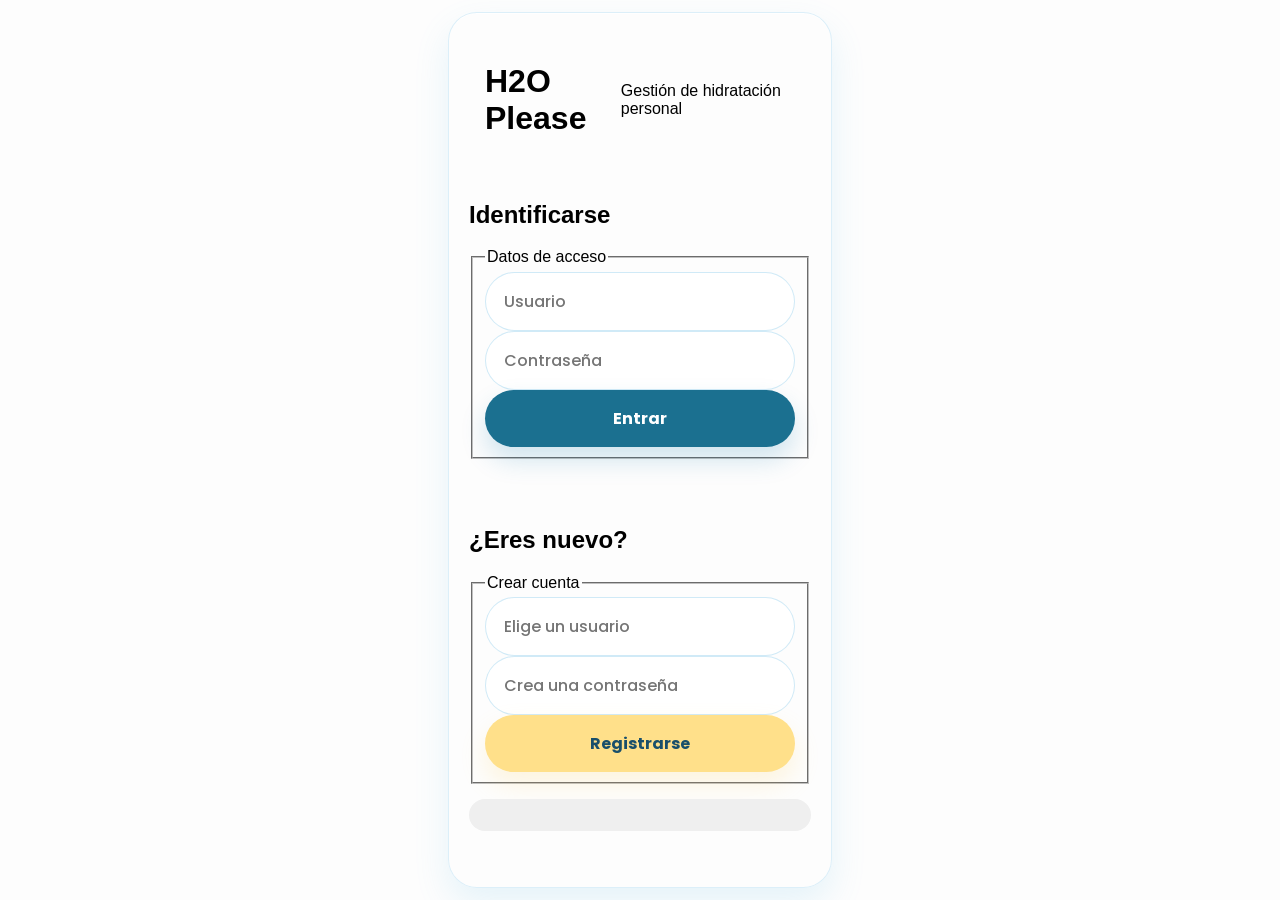
==== commit d41f7048: "musica" ====
--- a/dashboard.html
+++ b/dashboard.html
@@ -5,19 +5,13 @@
   <meta charset="UTF-8">
   <meta name="viewport" content="width=device-width, initial-scale=1.0">
   <link rel="stylesheet" href="styles/styles.css" type="text/css">
-  <script type="module" src="./scripts/darkmode.js" defer></script>
   <title>H2O Please</title>
 </head>
 
 <body data-page="dashboard">
   <header class="header-top">
-    <svg viewBox="0 0 1586 278">
-      <path
-        d="M89.26 13.24c1.88-2.63 4.2-5.67 7.76-5.72 3.62-.41 6.71 2 8.6 4.85 14.27 20.89 28.31 42.14 38.7 65.28 2.92 6.84 5.8 13.87 6.53 21.34.98 12.56-2.82 25.39-10.37 35.46-9.56 13-25.22 21.6-41.47 21.66-11.46.46-22.93-3.2-32.17-9.97-9.79-7.02-16.87-17.4-20.49-28.83-4.37-.12-8.75-.09-13.12-.07 6.08 41.65 11.75 83.37 17.63 125.05.47 2.96 1.45 6.08 3.88 8.03 2.51 2.21 6.02 2.38 9.2 2.43q34.065-.105 68.13 0c3.62.04 7.72-.59 10.01-3.71 3.18-4.31 2.85-10 3.73-15.05 5.73-41.61 11.74-83.19 17.48-124.8.39-2.22 1.01-4.55 2.68-6.17 3.26-3.26 9.33-2.8 12.04.94 1.76 2.15 1.74 5.08 1.47 7.7-6.36 44.69-12.5 89.41-18.81 134.11-1.24 9.39-7.67 17.95-16.51 21.44-4.79 2.03-10.08 1.87-15.17 1.87-22.35-.04-44.69-.04-67.04.01-8.11.2-16.2-3.42-21.22-9.83-3.88-4.59-5.69-10.52-6.37-16.41-5.66-40.8-11.33-81.6-17.05-122.39-.55-4.12-1.57-8.22-1.37-12.39.11-3.74 3.41-6.86 7.09-7.06 6.98-.51 14-.03 20.99-.15 2.14-13.87 8.37-26.63 14.88-38.91 9.08-16.86 19.56-32.91 30.36-48.71M67.77 80.75c-3.06 6.37-5.65 13.02-6.93 20 11.07.17 22.14.02 33.21.01 2.81.12 5.98 0 8.29 1.88 3.64 2.93 3.96 9.07.53 12.29-2.31 2.3-5.8 2.23-8.82 2.34-10.08-.01-20.15-.15-30.23.04 3.88 7.95 10.05 14.91 18.12 18.74 10.35 5.13 23.21 4.82 33.27-.87 10.31-5.68 17.84-16.37 19-28.17 1.22-8.62-2.25-16.89-5.72-24.57-8.58-18.23-19.15-35.5-30.7-51.99-11.35 15.89-21.53 32.69-30.02 50.3M437.36 89.45c14.55-1.98 29.56 1.76 42.22 8.99 10.99 6.21 18.28 18.14 18.94 30.73.89 17.42-7.47 34.55-20.42 45.96-13.39 11.76-29.52 19.96-46.1 26.23 15.97 4.03 31.85 8.41 47.75 12.7-2.65 10.05-5.37 20.08-8.06 30.11-20.61-5.12-41.04-10.92-61.57-16.32-11.89-3.27-23.87-6.23-35.71-9.68 1.88-7.34 3.9-14.64 5.75-21.98.79-2.58 1.17-5.94 4.1-6.99 21.26-9.6 43.65-18.02 61.63-33.34 7.18-6.16 13.62-14.86 13.06-24.78-.28-7.79-10.5-12.14-16.65-7.79-4.55 3.16-6.19 8.75-7.91 13.71-12.11-2.98-24.18-6.15-36.13-9.69 2.83-8.69 6.68-17.28 13.05-23.98 6.8-7.38 16.06-12.54 26.05-13.88" />
-      <path
-        d="m 582.47,65.1 c -2.02059,0.05967 -4.03848,0.189753 -6.05,0.39 -25.24,2.18 -49.04,17.59 -60.62,40.23 -8.57,16.31 -10.6,35.61 -7.06,53.58 3.71,18.65 14.77,35.71 30.36,46.62 25.85,18.28 62.88,18.88 89.31,1.46 16.26,-10.67 27.99,-27.95 31.97,-46.98 2.84,-13.64 2.45,-28 -1.35,-41.42 C 653.6,100.29 640.58,83.81 623.34,74.65 610.923,67.755 596.623,64.688 582.47,65.1 m -349.4,2.16 c -0.33,19.25 -0.05,38.5 -0.14,57.74 0.13,31.23 -0.26,62.45 0.2,93.67 12.18,-0.14 24.37,-0.11 36.56,-0.02 0.11,-20.8 -0.27,-41.61 0.18,-62.41 19.01,0.02 38.02,0.05 57.04,-0.01 0.26,20.68 -0.05,41.36 0.13,62.05 12.29,0.23 24.58,0.26 36.86,-0.02 0.03,-50.33 0.14,-100.66 -0.06,-150.99 -12.24,0.04 -24.49,0.06 -36.74,-0.01 -0.28,19.67 0.04,39.34 -0.15,59.01 -19.04,0.23 -38.08,0.25 -57.12,-0.01 -0.35,-19.65 -0.07,-39.32 -0.13,-58.97 -12.21,0.01 -24.42,0.04 -36.63,-0.03 m 352.72,31.268 c 5.838,0.083 11.65,1.185 16.95,3.673 8.37,3.9 14.89,11.249 18.34,19.759 3.61,8.69 4.239,18.34 3.309,27.63 -1,9.62 -4.82,19.15 -11.77,26.03 -6.16,6.38 -14.82,10 -23.6,10.61 -10.71,0.89 -22.2,-1.58 -30.37,-8.89 -7.91,-6.9 -12.39,-17.09 -13.41,-27.42 -1.02,-10.71 -0.22,-22.01 4.9,-31.67 5.02,-9.64 14.5,-16.86 25.22,-18.85 3.416,-0.604 6.928,-0.921 10.431,-0.872 m 785.887,-1.945 c -5.145,0.14 -10.256,1.08 -14.987,3.117 -7.48,3.07 -13.66,9.51 -15.59,17.46 -2,8.28 -0.85,18.07 5.45,24.29 6.43,6.52 15.76,8.39 24.23,10.84 6.53,1.94 13.66,3.35 18.9,8.02 6.5,5.74 5.7,17.16 -0.91,22.51 -6.5,5.47 -16.06,5.58 -23.85,3.25 -6.57,-2.09 -10.1,-8.58 -11.63,-14.88 -4.59,-0.27 -9.18,-0.26 -13.77,-0.19 0.51,7.31 3.42,14.59 9.27,19.25 8.53,7.23 20.39,9.11 31.22,7.86 9.22,-1.02 18.31,-5.84 23.29,-13.85 4.08,-6.37 4.88,-14.45 3.1,-21.71 -1.73,-6.95 -7.3,-12.4 -13.68,-15.29 -8.7,-3.88 -18.14,-5.62 -27.05,-8.89 -4.5,-1.68 -9.08,-4.4 -11.06,-8.99 -2.52,-6.39 -0.66,-14.7 5.39,-18.45 6.55,-4.11 15.27,-4.19 22.28,-1.17 5.14,2.18 8.08,7.22 10.18,12.13 4.63,0.24 9.26,0.2 13.91,0.07 -0.81,-3.97 -1.67,-8.04 -3.87,-11.51 -4.73,-7.4 -12.99,-12.13 -21.6,-13.32 -3.038,-0.428 -6.136,-0.631 -9.223,-0.547 m 158.037,1.075 c -8.8927,6.67e-4 -17.784,0.05167 -26.674,0.153 0,33.29 -0.21,66.58 0.1,99.87 17.85,-0.13 35.69,-0.13 53.54,-0.02 -0.02,-3.56 0,-7.121 0.03,-10.681 -13.53,-0.55 -27.08,-0.13 -40.61,-0.21 -0.15,-11.49 -0.22,-22.97 0.05,-34.45 12.04,0.06 24.08,0.24 36.12,-0.06 0.03,-3.48 0.02,-6.96 -0.01,-10.43 -12.05,-0.28 -24.1,-0.07 -36.15,-0.08 -0.17,-11.15 -0.22,-22.3 0.03,-33.44 13.42,0.04 26.84,0.23 40.26,-0.07 0.04,-3.47 0.04,-6.95 -0.01,-10.42 -8.8907,-0.108667 -17.7827,-0.162667 -26.676,-0.162 m -483,0.003 c -8.8927,0 -17.784,0.05 -26.674,0.15 0,33.29 -0.2,66.58 0.1,99.87 17.85,-0.14 35.69,-0.11 53.54,-0.02 -0.01,-3.56 0,-7.121 0.04,-10.681 -13.54,-0.55 -27.08,-0.12 -40.62,-0.22 -0.14,-11.48 -0.21,-22.96 0.05,-34.44 12.04,0.06 24.09,0.24 36.13,-0.07 0.02,-3.47 0.01,-6.95 -0.02,-10.42 -12.05,-0.29 -24.1,-0.07 -36.15,-0.09 -0.16,-11.14 -0.21,-22.29 0.03,-33.43 13.42,0.05 26.84,0.22 40.26,-0.07 0.05,-3.47 0.04,-6.95 -0.01,-10.42 -8.8907,-0.105333 -17.7827,-0.158333 -26.676,-0.159 M 740.54,97.764 c -5.835,0.003 -11.67,0.056 -17.5,0.126 0,33.26 -0.21,66.53 0.11,99.78 4.23,-0.05 8.47,-0.05 12.71,0 0.38,-13.88 -0.01,-27.78 0.19,-41.67 13.62,-0.65 28.49,2.1 40.88,-5.1 14.22,-8.42 16.94,-29.89 6.44,-42.27 -6.06,-7.51 -15.99,-10.49 -25.33,-10.7 -5.83,-0.124 -11.665,-0.17 -17.5,-0.166 m 147.957,0.055 c -2.15605,-0.0047 -4.3121,0.0057 -6.468,0.031 0.02,33.27 -0.2,66.55 0.12,99.82 15.9,-0.13 31.81,-0.13 47.71,0 0.06,-3.55 0.111,-7.09 0.151,-10.64 -11.65,-0.19 -23.3,0.02 -34.95,-0.1 -0.15,-29.68 0.06,-59.36 -0.09,-89.05 -2.1575,-0.03499 -4.31522,-0.05499 -6.473,-0.06 m 318.777,0.393 c -2.478,-0.023 -4.944,0.108 -7.344,0.728 -1.89,3.07 -2.83,6.59 -4.04,9.95 -10.54,29.48 -21.54,58.8 -31.95,88.32 4.46,0.09 9.19,1.06 13.49,-0.54 3.44,-6.75 5.14,-14.26 7.97,-21.29 14.46,-0.13 28.92,-0.04 43.38,-0.05 2.91,7.28 5.32,14.74 8.2,22.03 4.45,0.1 8.9,0.07 13.35,-0.1 -3.23,-10.37 -7.28,-20.46 -10.88,-30.71 -8.27,-22.71 -16.36,-45.48 -24.75,-68.15 -2.455,0.01 -4.947,-0.166 -7.426,-0.188 m -458.279,10.303 c 4.318,-0.033 8.63,0.079 12.916,0.634 6.17,0.78 12.048,5.05 13.618,11.25 1.74,6.92 1.01,15.5 -4.77,20.39 -5.19,4.35 -12.379,4.28 -18.779,4.45 -5.31,0.04 -10.62,-0.02 -15.93,-0.13 -0.09,-12.12 -0.08,-24.24 0,-36.36 4.305,-0.025 8.628,-0.202 12.945,-0.234 m 458.345,6.375 c 5.88,16.61 12.05,33.119 17.67,49.819 -11.94,0.09 -23.88,-0.04 -35.82,0.09 6.08,-16.62 11.57,-33.47 18.15,-49.91" />
-    </svg>
-    <input id="toggleButton" type="checkbox">
+    <img src="./assets/images/logo-h2o-please-v2.svg" alt="H2O Please, tu App amiga para estar siempre hidratado">
+    <!-- <button class="alarm-icon" id="alarm-button">🔔</button> -->
   </header>
 
   <main class="app-layout">
@@ -40,10 +34,11 @@
 
         <form class="input-container" id="drink-form">
           <label for="amount">¿Cuánto vas a beber?</label>
-          <input type="number" id="amount" placeholder="200"> <span>ml</span>
+          <span>+</span> <input type="number" id="amount" placeholder="200"> <span>ml</span>
           <button type="submit" class="drink-button" id="add-btn">
             <img src="./assets/images/water-glass-icon-white.svg" alt="Pulsa para beber">
           </button>
+          <button type="button" class="drink-button" id="remove-btn" aria-label="Quitar agua">−</button>
         </form>
       </section>
     </div>
@@ -51,7 +46,7 @@
     <section id="view-history" style="display: none">
       <h2>HISTORIAL</h2>
       <div id="history-container">
-        <p>Sin registros</p>
+        <p>Aún no has registrado tomas hoy.</p>
       </div>
     </section>
 
@@ -75,7 +70,7 @@
         </div>
 
         <button type="button" id="btn-save-profile" class="save-btn">Guardar Cambios</button>
-
+        <hr class="profile-separator">
         <button type="button" id="btn-logout" class="logout-btn">Cerrar Sesión</button>
       </div>
     </section>
@@ -131,8 +126,10 @@
       </button>
     </nav>
   </footer>
-
+  <audio id="bg-music" loop>
+  <source src="assets/sounds/i-will-not-bow.mp3" type="audio/mpeg">
+</audio>
   <script type="module" src="./scripts/dashboard.js"></script>
 </body>
 
-</html>+</html>
--- a/styles/styles.css
+++ b/styles/styles.css
@@ -108,12 +108,7 @@
     grid-template-rows: auto 1fr auto;
 }
 
-
-
-/* ==================== INICIO CODIGO DE MARCOS ==================== */
-
-
-/* Configuración General 
+/* ==================== LOGIN HELPERS ==================== */
 
 
 .login-container {
@@ -126,97 +121,12 @@
     text-align: center;
 }
 
-Header y Logo 
-.login-logo {
-    width: 60px;
-    margin-bottom: 10px;
-}
-
-.login-header h1 {
-    color: #007bff;
-    margin: 0;
-    font-size: 1.8rem;
-}
-
-.login-header p {
-    color: #666;
-    margin-bottom: 30px;
-}
-
- Formularios 
-.auth-form {
-    display: flex;
-    flex-direction: column;
-    gap: 15px;
-}
-
-input {
-    padding: 12px 15px;
-    border: 1px solid #e0e0e0;
-    border-radius: 10px;
-    font-size: 1rem;
-    transition: border-color 0.3s;
-}
-
-input:focus {
-    outline: none;
-    border-color: #007bff;
-}
-
- Botones con los colores de tu captura 
-button {
-    padding: 12px;
+.trash-button {
     border: none;
-    border-radius: 10px;
-    font-size: 1rem;
-    font-weight: bold;
-    cursor: pointer;
-    transition: opacity 0.2s;
-}
-
-.btn-login {
-    background-color: #007eb3; / Azul oscuro /
-    color: white;
-}
-
-.btn-register {
-    background-color: #ffe494; / Amarillo suave /
-    color: #5d4a1a;
-}
-
-button:hover {
-    opacity: 0.9;
-}
-
- Divisor 
-.auth-divider {
-    margin: 25px 0;
-    position: relative;
-    border-top: 1px solid #eee;
-}
-
-.auth-divider span {
-    position: absolute;
-    top: -10px;
-    left: 50%;
-    transform: translateX(-50%);
-    background: white;
-    padding: 0 10px;
-    color: #999;
-    font-size: 0.8rem;
-    text-transform: uppercase;
-}
-
-#auth-message {
-    margin-top: 20px;
-    min-height: 1.2rem;
-}
-
-*/
-
-/* ==================== FIN CODIGO DE MARCOS ==================== */
-
-
+    background: none;
+    fill: orange;
+    cursor: pointer
+}
 header {
     display: flex;
     justify-content: space-between;
@@ -684,7 +594,78 @@
     }
 }
 
-
+#view-me .user-info {
+    display: flex;
+    flex-direction: column;
+    gap: 0.55rem;
+}
+
+#view-me .user-info p {
+    margin: 0;
+    color: var(--neutral-color);
+}
+
+#view-me .edit-group {
+    display: flex;
+    flex-direction: column;
+    gap: 0.25rem;
+}
+
+#view-me .edit-group label {
+    font-size: 0.95rem;
+    color: var(--neutral-color);
+}
+
+#view-me .edit-group input,
+#view-me .save-btn,
+#view-me .logout-btn {
+    width: 100%;
+    box-sizing: border-box;
+
+}
+
+#view-me .edit-group input {
+    padding: 0.65rem 0.75rem;
+    border: solid 0.1rem #58B5E333;
+    border-radius: 0.35rem;
+    background: white;
+}
+
+#view-me .save-btn,
+#view-me .logout-btn {
+    padding: 0.65rem 0.75rem;
+    border: solid 0.1rem var(--primary-color);
+    border-radius: 0.35rem;
+    cursor: pointer;
+}
+
+#view-me .save-btn {
+    color: white;
+    background: var(--primary-color);
+}
+
+#view-me .logout-btn {
+    color: var(--primary-color);
+    background: var(--background-color);
+}
+
+#view-me .profile-separator {
+    width: 100%;
+    margin: 0;
+    border: 0;
+    border-top: 1px solid #eee;
+}
+
+@media (max-width: 480px) {
+    main.app-layout section form button {
+        width: 4.05rem;
+    }
+
+    main.app-layout section form button img {
+        width: 3.15rem;
+    }
+
+}
 /* ==================== WEATHER CARD ==================== */
 
 /* Weather card refresh revisable: el redisenio se limita al dashboard y mantiene el montaje actual en #weather-output. */
@@ -1024,4 +1005,4 @@
         max-width: none;
         text-align: left;
     }
-}+}
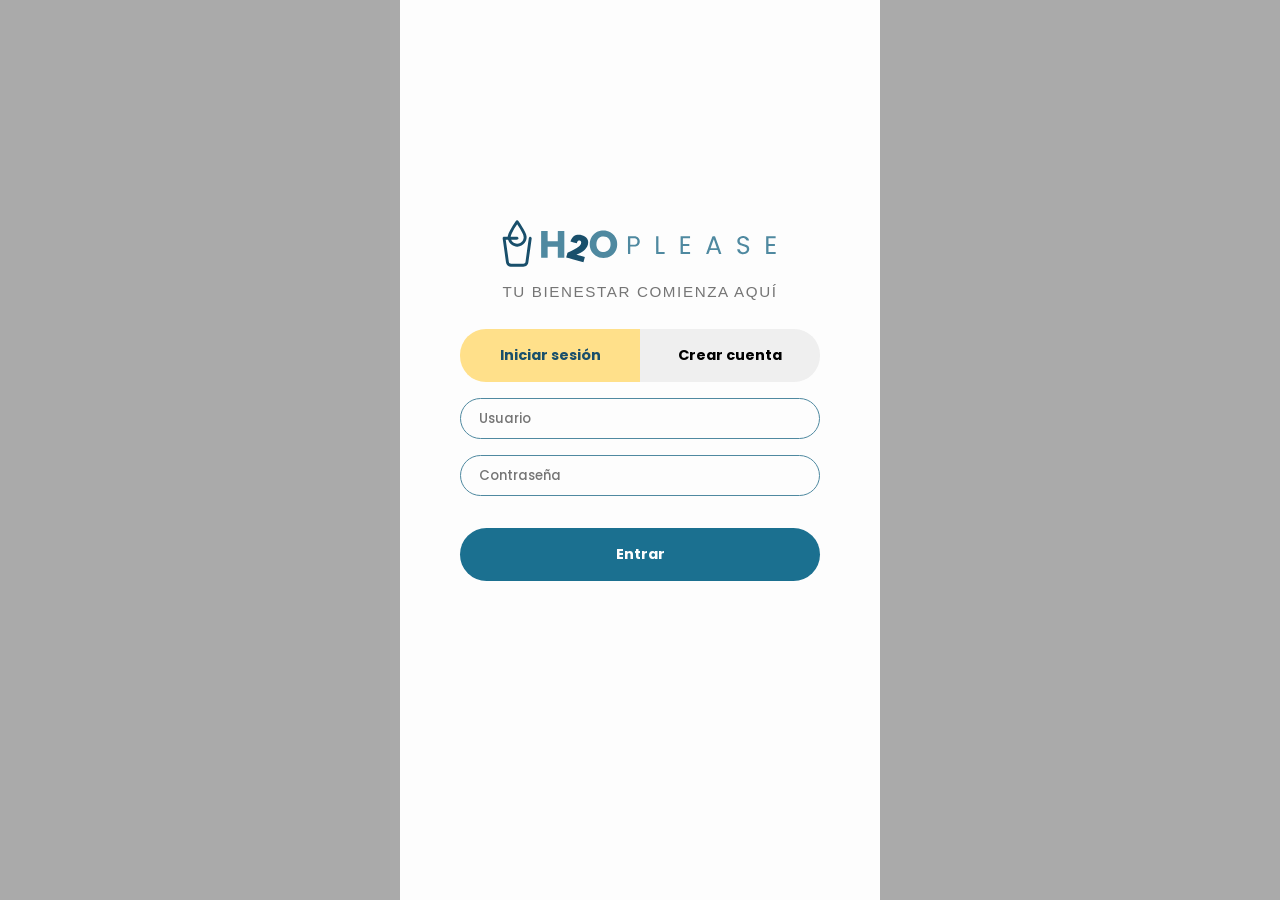
==== commit c61a7372: "Se realizan los últimos cambios en HTML para pasar la validación del W3C. Tras la fusión con la rama" ====
--- a/dashboard.html
+++ b/dashboard.html
@@ -5,20 +5,26 @@
   <meta charset="UTF-8">
   <meta name="viewport" content="width=device-width, initial-scale=1.0">
   <link rel="stylesheet" href="styles/styles.css" type="text/css">
+  <script src="./scripts/darkmode.js" defer></script>
   <title>H2O Please</title>
 </head>
 
 <body data-page="dashboard">
   <header class="header-top">
-    <img src="./assets/images/logo-h2o-please-v2.svg" alt="H2O Please, tu App amiga para estar siempre hidratado">
-    <!-- <button class="alarm-icon" id="alarm-button">🔔</button> -->
+    <svg viewBox="0 0 1586 278">
+      <path
+        d="M89.26 13.24c1.88-2.63 4.2-5.67 7.76-5.72 3.62-.41 6.71 2 8.6 4.85 14.27 20.89 28.31 42.14 38.7 65.28 2.92 6.84 5.8 13.87 6.53 21.34.98 12.56-2.82 25.39-10.37 35.46-9.56 13-25.22 21.6-41.47 21.66-11.46.46-22.93-3.2-32.17-9.97-9.79-7.02-16.87-17.4-20.49-28.83-4.37-.12-8.75-.09-13.12-.07 6.08 41.65 11.75 83.37 17.63 125.05.47 2.96 1.45 6.08 3.88 8.03 2.51 2.21 6.02 2.38 9.2 2.43q34.065-.105 68.13 0c3.62.04 7.72-.59 10.01-3.71 3.18-4.31 2.85-10 3.73-15.05 5.73-41.61 11.74-83.19 17.48-124.8.39-2.22 1.01-4.55 2.68-6.17 3.26-3.26 9.33-2.8 12.04.94 1.76 2.15 1.74 5.08 1.47 7.7-6.36 44.69-12.5 89.41-18.81 134.11-1.24 9.39-7.67 17.95-16.51 21.44-4.79 2.03-10.08 1.87-15.17 1.87-22.35-.04-44.69-.04-67.04.01-8.11.2-16.2-3.42-21.22-9.83-3.88-4.59-5.69-10.52-6.37-16.41-5.66-40.8-11.33-81.6-17.05-122.39-.55-4.12-1.57-8.22-1.37-12.39.11-3.74 3.41-6.86 7.09-7.06 6.98-.51 14-.03 20.99-.15 2.14-13.87 8.37-26.63 14.88-38.91 9.08-16.86 19.56-32.91 30.36-48.71M67.77 80.75c-3.06 6.37-5.65 13.02-6.93 20 11.07.17 22.14.02 33.21.01 2.81.12 5.98 0 8.29 1.88 3.64 2.93 3.96 9.07.53 12.29-2.31 2.3-5.8 2.23-8.82 2.34-10.08-.01-20.15-.15-30.23.04 3.88 7.95 10.05 14.91 18.12 18.74 10.35 5.13 23.21 4.82 33.27-.87 10.31-5.68 17.84-16.37 19-28.17 1.22-8.62-2.25-16.89-5.72-24.57-8.58-18.23-19.15-35.5-30.7-51.99-11.35 15.89-21.53 32.69-30.02 50.3M437.36 89.45c14.55-1.98 29.56 1.76 42.22 8.99 10.99 6.21 18.28 18.14 18.94 30.73.89 17.42-7.47 34.55-20.42 45.96-13.39 11.76-29.52 19.96-46.1 26.23 15.97 4.03 31.85 8.41 47.75 12.7-2.65 10.05-5.37 20.08-8.06 30.11-20.61-5.12-41.04-10.92-61.57-16.32-11.89-3.27-23.87-6.23-35.71-9.68 1.88-7.34 3.9-14.64 5.75-21.98.79-2.58 1.17-5.94 4.1-6.99 21.26-9.6 43.65-18.02 61.63-33.34 7.18-6.16 13.62-14.86 13.06-24.78-.28-7.79-10.5-12.14-16.65-7.79-4.55 3.16-6.19 8.75-7.91 13.71-12.11-2.98-24.18-6.15-36.13-9.69 2.83-8.69 6.68-17.28 13.05-23.98 6.8-7.38 16.06-12.54 26.05-13.88" />
+      <path
+        d="m 582.47,65.1 c -2.02059,0.05967 -4.03848,0.189753 -6.05,0.39 -25.24,2.18 -49.04,17.59 -60.62,40.23 -8.57,16.31 -10.6,35.61 -7.06,53.58 3.71,18.65 14.77,35.71 30.36,46.62 25.85,18.28 62.88,18.88 89.31,1.46 16.26,-10.67 27.99,-27.95 31.97,-46.98 2.84,-13.64 2.45,-28 -1.35,-41.42 C 653.6,100.29 640.58,83.81 623.34,74.65 610.923,67.755 596.623,64.688 582.47,65.1 m -349.4,2.16 c -0.33,19.25 -0.05,38.5 -0.14,57.74 0.13,31.23 -0.26,62.45 0.2,93.67 12.18,-0.14 24.37,-0.11 36.56,-0.02 0.11,-20.8 -0.27,-41.61 0.18,-62.41 19.01,0.02 38.02,0.05 57.04,-0.01 0.26,20.68 -0.05,41.36 0.13,62.05 12.29,0.23 24.58,0.26 36.86,-0.02 0.03,-50.33 0.14,-100.66 -0.06,-150.99 -12.24,0.04 -24.49,0.06 -36.74,-0.01 -0.28,19.67 0.04,39.34 -0.15,59.01 -19.04,0.23 -38.08,0.25 -57.12,-0.01 -0.35,-19.65 -0.07,-39.32 -0.13,-58.97 -12.21,0.01 -24.42,0.04 -36.63,-0.03 m 352.72,31.268 c 5.838,0.083 11.65,1.185 16.95,3.673 8.37,3.9 14.89,11.249 18.34,19.759 3.61,8.69 4.239,18.34 3.309,27.63 -1,9.62 -4.82,19.15 -11.77,26.03 -6.16,6.38 -14.82,10 -23.6,10.61 -10.71,0.89 -22.2,-1.58 -30.37,-8.89 -7.91,-6.9 -12.39,-17.09 -13.41,-27.42 -1.02,-10.71 -0.22,-22.01 4.9,-31.67 5.02,-9.64 14.5,-16.86 25.22,-18.85 3.416,-0.604 6.928,-0.921 10.431,-0.872 m 785.887,-1.945 c -5.145,0.14 -10.256,1.08 -14.987,3.117 -7.48,3.07 -13.66,9.51 -15.59,17.46 -2,8.28 -0.85,18.07 5.45,24.29 6.43,6.52 15.76,8.39 24.23,10.84 6.53,1.94 13.66,3.35 18.9,8.02 6.5,5.74 5.7,17.16 -0.91,22.51 -6.5,5.47 -16.06,5.58 -23.85,3.25 -6.57,-2.09 -10.1,-8.58 -11.63,-14.88 -4.59,-0.27 -9.18,-0.26 -13.77,-0.19 0.51,7.31 3.42,14.59 9.27,19.25 8.53,7.23 20.39,9.11 31.22,7.86 9.22,-1.02 18.31,-5.84 23.29,-13.85 4.08,-6.37 4.88,-14.45 3.1,-21.71 -1.73,-6.95 -7.3,-12.4 -13.68,-15.29 -8.7,-3.88 -18.14,-5.62 -27.05,-8.89 -4.5,-1.68 -9.08,-4.4 -11.06,-8.99 -2.52,-6.39 -0.66,-14.7 5.39,-18.45 6.55,-4.11 15.27,-4.19 22.28,-1.17 5.14,2.18 8.08,7.22 10.18,12.13 4.63,0.24 9.26,0.2 13.91,0.07 -0.81,-3.97 -1.67,-8.04 -3.87,-11.51 -4.73,-7.4 -12.99,-12.13 -21.6,-13.32 -3.038,-0.428 -6.136,-0.631 -9.223,-0.547 m 158.037,1.075 c -8.8927,6.67e-4 -17.784,0.05167 -26.674,0.153 0,33.29 -0.21,66.58 0.1,99.87 17.85,-0.13 35.69,-0.13 53.54,-0.02 -0.02,-3.56 0,-7.121 0.03,-10.681 -13.53,-0.55 -27.08,-0.13 -40.61,-0.21 -0.15,-11.49 -0.22,-22.97 0.05,-34.45 12.04,0.06 24.08,0.24 36.12,-0.06 0.03,-3.48 0.02,-6.96 -0.01,-10.43 -12.05,-0.28 -24.1,-0.07 -36.15,-0.08 -0.17,-11.15 -0.22,-22.3 0.03,-33.44 13.42,0.04 26.84,0.23 40.26,-0.07 0.04,-3.47 0.04,-6.95 -0.01,-10.42 -8.8907,-0.108667 -17.7827,-0.162667 -26.676,-0.162 m -483,0.003 c -8.8927,0 -17.784,0.05 -26.674,0.15 0,33.29 -0.2,66.58 0.1,99.87 17.85,-0.14 35.69,-0.11 53.54,-0.02 -0.01,-3.56 0,-7.121 0.04,-10.681 -13.54,-0.55 -27.08,-0.12 -40.62,-0.22 -0.14,-11.48 -0.21,-22.96 0.05,-34.44 12.04,0.06 24.09,0.24 36.13,-0.07 0.02,-3.47 0.01,-6.95 -0.02,-10.42 -12.05,-0.29 -24.1,-0.07 -36.15,-0.09 -0.16,-11.14 -0.21,-22.29 0.03,-33.43 13.42,0.05 26.84,0.22 40.26,-0.07 0.05,-3.47 0.04,-6.95 -0.01,-10.42 -8.8907,-0.105333 -17.7827,-0.158333 -26.676,-0.159 M 740.54,97.764 c -5.835,0.003 -11.67,0.056 -17.5,0.126 0,33.26 -0.21,66.53 0.11,99.78 4.23,-0.05 8.47,-0.05 12.71,0 0.38,-13.88 -0.01,-27.78 0.19,-41.67 13.62,-0.65 28.49,2.1 40.88,-5.1 14.22,-8.42 16.94,-29.89 6.44,-42.27 -6.06,-7.51 -15.99,-10.49 -25.33,-10.7 -5.83,-0.124 -11.665,-0.17 -17.5,-0.166 m 147.957,0.055 c -2.15605,-0.0047 -4.3121,0.0057 -6.468,0.031 0.02,33.27 -0.2,66.55 0.12,99.82 15.9,-0.13 31.81,-0.13 47.71,0 0.06,-3.55 0.111,-7.09 0.151,-10.64 -11.65,-0.19 -23.3,0.02 -34.95,-0.1 -0.15,-29.68 0.06,-59.36 -0.09,-89.05 -2.1575,-0.03499 -4.31522,-0.05499 -6.473,-0.06 m 318.777,0.393 c -2.478,-0.023 -4.944,0.108 -7.344,0.728 -1.89,3.07 -2.83,6.59 -4.04,9.95 -10.54,29.48 -21.54,58.8 -31.95,88.32 4.46,0.09 9.19,1.06 13.49,-0.54 3.44,-6.75 5.14,-14.26 7.97,-21.29 14.46,-0.13 28.92,-0.04 43.38,-0.05 2.91,7.28 5.32,14.74 8.2,22.03 4.45,0.1 8.9,0.07 13.35,-0.1 -3.23,-10.37 -7.28,-20.46 -10.88,-30.71 -8.27,-22.71 -16.36,-45.48 -24.75,-68.15 -2.455,0.01 -4.947,-0.166 -7.426,-0.188 m -458.279,10.303 c 4.318,-0.033 8.63,0.079 12.916,0.634 6.17,0.78 12.048,5.05 13.618,11.25 1.74,6.92 1.01,15.5 -4.77,20.39 -5.19,4.35 -12.379,4.28 -18.779,4.45 -5.31,0.04 -10.62,-0.02 -15.93,-0.13 -0.09,-12.12 -0.08,-24.24 0,-36.36 4.305,-0.025 8.628,-0.202 12.945,-0.234 m 458.345,6.375 c 5.88,16.61 12.05,33.119 17.67,49.819 -11.94,0.09 -23.88,-0.04 -35.82,0.09 6.08,-16.62 11.57,-33.47 18.15,-49.91" />
+    </svg>
+    <input id="toggleButton" type="checkbox">
   </header>
 
   <main class="app-layout">
     <div id="view-today">
       <h1>Progreso de hidratación del día</h1>
       <div>
-        <progress class="side-progress" id="progress" value="0" min="0" max="100"></progress>
+        <progress class="side-progress" id="progress" value="0" max="100"></progress>
       </div>
 
       <section>
@@ -34,11 +40,10 @@
 
         <form class="input-container" id="drink-form">
           <label for="amount">¿Cuánto vas a beber?</label>
-          <span>+</span> <input type="number" id="amount" placeholder="200"> <span>ml</span>
+          <input type="number" id="amount" placeholder="200"> <span>ml</span>
           <button type="submit" class="drink-button" id="add-btn">
             <img src="./assets/images/water-glass-icon-white.svg" alt="Pulsa para beber">
           </button>
-          <button type="button" class="drink-button" id="remove-btn" aria-label="Quitar agua">−</button>
         </form>
       </section>
     </div>
@@ -46,7 +51,7 @@
     <section id="view-history" style="display: none">
       <h2>HISTORIAL</h2>
       <div id="history-container">
-        <p>Aún no has registrado tomas hoy.</p>
+        <p>Sin registros</p>
       </div>
     </section>
 
@@ -70,10 +75,11 @@
         </div>
 
         <button type="button" id="btn-save-profile" class="save-btn">Guardar Cambios</button>
-        <hr class="profile-separator">
+
         <button type="button" id="btn-logout" class="logout-btn">Cerrar Sesión</button>
       </div>
     </section>
+
   </main>
   <footer>
     <nav class="bottom-navigation">
@@ -88,7 +94,7 @@
           <path
             d=" M 282.35 189.38 C 291.19 185.98 301.82 192.59 302.65 201.99 C 303.53 216.47 297.13 230.85 287.16 241.16 C 278.59 249.31 267.30 254.78 255.44 255.67 C 249.25 257.02 241.94 255.25 238.04 250.01 C 235.74 246.31 234.15 241.70 235.39 237.36 C 236.85 230.37 243.88 225.07 250.96 225.31 C 260.32 225.34 268.83 218.33 271.33 209.43 C 272.18 204.55 271.94 199.15 274.93 194.91 C 276.87 192.50 279.34 190.31 282.35 189.38 Z" />
         </svg>
-        <p>HOY</p>
+        <span>HOY</span>
       </button>
       <button id="btn-history">
         <svg viewBox="0 0 512 512">
@@ -113,7 +119,7 @@
           <path
             d=" M 156.02 390.02 C 169.34 389.98 182.66 389.98 195.98 390.03 C 196.02 403.34 196.02 416.66 195.98 429.98 C 182.66 430.02 169.34 430.02 156.02 429.98 C 155.99 416.66 155.98 403.34 156.02 390.02 Z" />
         </svg>
-        <p>HISTORIAL</p>
+        <span>HISTORIAL</span>
       </button>
       <button id="btn-me">
         <svg viewBox="0 0 512 512">
@@ -122,13 +128,11 @@
           <path
             d=" M 132.18 310.15 C 173.29 281.94 224.25 268.58 273.91 272.79 C 323.56 276.53 371.52 298.13 407.54 332.45 C 434.56 358.01 454.89 390.58 465.91 426.10 C 469.19 436.06 471.76 446.51 470.72 457.07 C 469.20 475.56 458.63 493.08 442.82 502.84 C 435.46 507.69 426.85 510.02 418.37 512.00 L 94.63 512.00 C 82.91 509.95 71.35 505.62 62.27 497.74 C 48.90 486.62 41.05 469.38 41.07 452.02 C 40.88 442.05 44.06 432.47 47.06 423.09 C 61.90 377.41 92.36 337.01 132.18 310.15 M 240.47 312.62 C 200.05 316.13 161.02 333.64 131.70 361.72 C 107.54 384.66 90.01 414.50 81.74 446.77 C 79.26 455.43 83.45 465.36 91.44 469.53 C 97.08 472.74 103.78 471.93 110.00 472.01 C 210.02 471.98 310.04 472.01 410.05 472.00 C 418.62 472.37 427.08 466.88 429.76 458.65 C 432.63 451.34 429.45 443.69 427.34 436.65 C 414.12 395.26 385.30 359.14 347.83 337.13 C 315.76 318.01 277.65 309.43 240.47 312.62 Z" />
         </svg>
-        <p>YO</p>
+        <span>YO</span>
       </button>
     </nav>
   </footer>
-  <audio id="bg-music" loop>
-  <source src="assets/sounds/i-will-not-bow.mp3" type="audio/mpeg">
-</audio>
+
   <script type="module" src="./scripts/dashboard.js"></script>
 </body>
 
--- a/styles/styles.css
+++ b/styles/styles.css
@@ -78,8 +78,14 @@
         --primary-light-color: #78cff2;
     }
 
-    #view-me .logout-btn {
-        --primary-color: #a6e5fe;
+    #view-me button {
+        &:nth-of-type(1) {
+            --primary-color: #a6e5fe;
+        }
+
+        &:nth-of-type(2) {
+            --primary-color: #ffe08a;
+        }
     }
 
     footer {
@@ -96,37 +102,27 @@
 body {
     margin: 0;
     padding: 0;
+}
+
+html {
+    display: flex;
+    justify-content: center;
+    background: #aaaaaa;
+}
+
+body {
+    display: grid;
+    grid-template-rows: auto 1fr auto;
+    min-height: 100dvh;
+    width: 480px;
+    max-width: 100%;
+    /* Se fuerza la barra de scroll para que no descentre el body al cambiar de vista */
+    overflow-y: scroll;
     font-family: var(--primary-font-regular);
     background: var(--background-color);
     transition: all 0.3s;
 }
 
-body {
-    height: 100dvh;
-    max-height: 100dvh;
-    display: grid;
-    grid-template-rows: auto 1fr auto;
-}
-
-/* ==================== LOGIN HELPERS ==================== */
-
-
-.login-container {
-    background: white;
-    padding: 40px;
-    border-radius: 20px;
-    box-shadow: 0 10px 25px rgba(0, 0, 0, 0.05);
-    width: 100%;
-    max-width: 400px;
-    text-align: center;
-}
-
-.trash-button {
-    border: none;
-    background: none;
-    fill: orange;
-    cursor: pointer
-}
 header {
     display: flex;
     justify-content: space-between;
@@ -134,6 +130,8 @@
     position: sticky;
     top: 0;
     padding: 0.5rem 1rem;
+    background: var(--background-color);
+    z-index: 1;
 
     svg {
         height: 2.2rem;
@@ -157,7 +155,7 @@
         height: 1.3rem;
         width: 3rem;
         margin-right: 1.5rem;
-        box-shadow: 0.3rem 0.3rem 0.8rem #277B9A33;
+        box-shadow: 0.2rem 0.2rem 0.1rem #277B9A11;
         border: 0.05rem solid #277B9A66;
         border-radius: 2rem;
 
@@ -239,7 +237,8 @@
                 fill: var(--primary-color);
             }
 
-            p {
+            span {
+                margin: 1rem 0;
                 font-weight: 700;
                 color: var(--primary-color);
             }
@@ -251,89 +250,108 @@
 /* ==================== USER REGISTER & LOGIN ==================== */
 
 body[data-page="login"] {
-    grid-template-rows: 1fr;
-    place-items: center;
-    padding: 1rem;
     display: flex;
     justify-content: center;
     align-items: center;
-    min-height: 100vh;
-    margin: 0;
-    background-color: var(--background-color);
 
     .login-layout {
-        width: min(100%, 24rem);
-        display: grid;
+        display: flex;
+        flex-direction: column;
+        align-items: center;
         gap: 0.9rem;
+        width: 100%;
+        max-width: 400px;
         padding: 1.25rem;
-        border: solid 0.1rem #58B5E333;
-        border-radius: 1.8rem;
-        background: rgba(253, 253, 253, 0.98);
-        box-shadow:
-            0 1rem 2.2rem rgba(88, 181, 227, 0.14),
-            inset 0 1px 0 rgba(255, 255, 255, 0.85);
-
-        form {
-            display: grid;
-            gap: 0.75rem;
+
+        svg {
+            transform: scale(1.4);
+        }
+
+        h1 {
+            margin-top: 0;
+            color: var(--neutral-color);
+            font-family: var(--primary-font-light);
+            font-weight: 300;
+            text-transform: uppercase;
+            font-size: 0.95rem;
+            text-align: center;
+            letter-spacing: 0.1rem;
         }
 
         button {
             width: 100%;
             padding: 1rem 1.1rem;
+            margin: 1rem 0;
             border: 0;
             border-radius: 10rem;
             font-family: var(--primary-font-bold);
-            font-size: 1rem;
+            font-size: 0.9rem;
             cursor: pointer;
         }
-
+    }
+
+    .auth-tabs {
+        display: flex;
+
+        button {
+
+            &:first-child {
+                border-radius: 1.618rem 0 0 1.618rem;
+            }
+
+            &:last-child {
+                border-radius: 0 1.618rem 1.618rem 0;
+            }
+        }
+
+        .active {
+            color: var(--primary-dark-color);
+            background: var(--secondary-light-color);
+            transition: all 1s ease;
+        }
+    }
+
+    #auth-form {
         input {
             width: 100%;
-            padding: 1rem 1.1rem;
-            border: solid 0.1rem rgba(88, 181, 227, 0.28);
-            border-radius: 999px;
+            padding: 0.6rem 1.1rem;
+            margin-bottom: 1rem;
+            border: 0.1rem solid var(--primary-light-color);
+            border-radius: 10rem;
             font-family: var(--primary-font-medium);
-            font-size: 1rem;
             color: var(--primary-dark-color);
-            background: white;
+            background: var(--background-color);
             outline: none;
-            transition:
-                border-color 0.2s ease,
-                box-shadow 0.2s ease;
-
-            &::placeholder {
-                color: var(--neutral-color);
-            }
+            transition: all 0.3s ease;
 
             &:focus {
-                border-color: rgba(4, 118, 174, 0.4);
-                box-shadow: 0 0 0 0.2rem rgba(88, 181, 227, 0.14);
-            }
-        }
-    }
-
-    #login-form button {
-        color: white;
-        background: var(--primary-color);
-        box-shadow: 0 0.8rem 1.6rem rgba(4, 118, 174, 0.18);
-    }
-
-    #register-form button {
-        color: var(--primary-dark-color);
-        background: var(--secondary-light-color);
-        box-shadow: 0 0.8rem 1.6rem rgba(255, 209, 102, 0.2);
+                border: 0.1rem solid var(--primary-dark-color);
+                box-shadow: 0 0 0.3rem var(--primary-dark-color);
+            }
+        }
+
+        button {
+            color: var(--background-color);
+            background: var(--primary-color);
+        }
     }
 
     #auth-message {
-        min-height: 1.35rem;
+        width: 100%;
+        min-height: 3.5rem;
         margin: 0;
-        padding: 0 0.25rem;
+        padding: 1rem 2rem;
+        border-radius: 3rem;
+        color: var(--background-color);
         font-family: var(--primary-font-medium);
         font-size: 0.9rem;
-        line-height: 1.4;
         text-align: center;
-        color: var(--primary-dark-color);
+        background: transparent;
+        transition: all 0.5s ease;
+
+        &:not(:empty) {
+            background: var(--negative-color);
+        }
     }
 }
 
@@ -488,25 +506,56 @@
             }
         }
     }
-
-    .weather-api {
+}
+
+/* ==================== DASHBOARD HISTORY & ME VIEWS ==================== */
+
+#view-history {
+    padding: 0 3rem;
+
+    h2 {
+        display: block;
+        margin: 1rem 0;
+        font-family: var(--primary-font-bold);
+        color: var(--primary-color);
+    }
+
+    #history-container {
         display: flex;
-        justify-content: center;
-        align-items: center;
+        flex-direction: column;
         width: 100%;
-        height: 7rem;
-        color: white;
-        font-size: 1.2rem;
-        font-family: var(--primary-font-light);
-        letter-spacing: 0.2rem;
-        background-color: #58b5e3;
-        border-radius: 2rem;
-    }
-}
-
-/* ==================== DASHBOARD HISTORY & ME VIEWS ==================== */
-
-#view-history {
+        gap: 0.5rem;
+
+        p {
+            color: var(--neutral-color);
+        }
+
+        span {
+            &:nth-of-type(1) {
+                color: var(--primary-dark-color) !important;
+            }
+
+            &:nth-of-type(2) {
+                color: var(--neutral-color);
+                margin-left: 1rem;
+            }
+        }
+    }
+
+    .trash-button {
+        width: 2rem;
+        height: 2rem;
+        border: none;
+        background: none;
+        fill: var(--primary-dark-color);
+        stroke: 2pt;
+        transform: scale(1.2);
+        cursor: pointer
+    }
+}
+
+#view-me {
+    height: calc(100dvh - 8.9rem);
 
     h2 {
         display: block;
@@ -515,34 +564,13 @@
         color: var(--primary-color);
     }
 
-    #history-container {
+    #profile-container {
         display: flex;
         flex-direction: column;
         width: 100%;
-        gap: 0.5rem;
-
-        p {
-            color: var(--neutral-color);
-        }
-    }
-}
-
-#view-me {
-
-    h2 {
-        display: block;
-        margin: 0 0 1rem 0;
-        font-family: var(--primary-font-bold);
-        color: var(--primary-color);
-    }
-
-    #profile-container.profile-card {
-        display: flex;
-        flex-direction: column;
-        width: 100%;
-        max-width: 20rem;
+        padding: 1.5rem;
         gap: 0.6rem;
-        margin: 0 auto;
+        margin: 1rem auto 0;
         box-sizing: border-box;
     }
 
@@ -568,6 +596,14 @@
             border: solid 0.1rem #58B5E333;
             border-radius: 10rem;
             background: var(--background-color);
+
+            &[type="number"] {
+                color: var(--neutral-color);
+            }
+        }
+
+        label {
+            color: var(--neutral-color);
         }
     }
 
@@ -594,81 +630,48 @@
     }
 }
 
-#view-me .user-info {
+
+/* ==================== WEATHER CARD ==================== */
+
+body[data-page="dashboard"] #weather-output .dashboard-weather-card {
+    width: 100%;
+    max-width: 31rem;
+    padding: 1.2rem 0;
+}
+
+/* Se fuerza la ciudad visible dentro de la card porque el dashboard oculta los h2 generales. */
+body[data-page="dashboard"] #weather-output .dashboard-weather-card h2 {
+    display: block;
+    max-width: none;
+    font-size: clamp(0.96rem, 2.35vw, 1.14rem);
+    font-family: var(--primary-font-bold);
+    line-height: 1.1;
+    color: #f9fdff;
+}
+
+body[data-page="dashboard"] #weather-output.weather-api {
     display: flex;
-    flex-direction: column;
-    gap: 0.55rem;
-}
-
-#view-me .user-info p {
-    margin: 0;
-    color: var(--neutral-color);
-}
-
-#view-me .edit-group {
-    display: flex;
-    flex-direction: column;
-    gap: 0.25rem;
-}
-
-#view-me .edit-group label {
-    font-size: 0.95rem;
-    color: var(--neutral-color);
-}
-
-#view-me .edit-group input,
-#view-me .save-btn,
-#view-me .logout-btn {
+    justify-content: center;
+    align-items: stretch;
     width: 100%;
-    box-sizing: border-box;
-
-}
-
-#view-me .edit-group input {
-    padding: 0.65rem 0.75rem;
-    border: solid 0.1rem #58B5E333;
-    border-radius: 0.35rem;
-    background: white;
-}
-
-#view-me .save-btn,
-#view-me .logout-btn {
-    padding: 0.65rem 0.75rem;
-    border: solid 0.1rem var(--primary-color);
-    border-radius: 0.35rem;
-    cursor: pointer;
-}
-
-#view-me .save-btn {
-    color: white;
-    background: var(--primary-color);
-}
-
-#view-me .logout-btn {
-    color: var(--primary-color);
-    background: var(--background-color);
-}
-
-#view-me .profile-separator {
-    width: 100%;
-    margin: 0;
-    border: 0;
-    border-top: 1px solid #eee;
-}
-
-@media (max-width: 480px) {
-    main.app-layout section form button {
-        width: 4.05rem;
-    }
-
-    main.app-layout section form button img {
-        width: 3.15rem;
-    }
-
-}
-/* ==================== WEATHER CARD ==================== */
-
-/* Weather card refresh revisable: el redisenio se limita al dashboard y mantiene el montaje actual en #weather-output. */
+    height: auto;
+    min-height: 0;
+    padding: 0;
+    color: inherit;
+    font-size: inherit;
+    letter-spacing: normal;
+    background: transparent;
+    border-radius: 0;
+    box-shadow: none;
+}
+
+/* El contenido queda por encima de las capas decorativas. */
+.dashboard-weather-card>* {
+    position: relative;
+    z-index: 1;
+}
+
+/* El rediseño se limita al dashboard y mantiene el montaje actual en #weather-output. */
 .dashboard-weather-card {
     position: relative;
     display: block;
@@ -689,9 +692,207 @@
     box-shadow:
         0 0.45rem 1rem rgba(7, 77, 96, 0.16),
         inset 0 1px 0 rgba(255, 255, 255, 0.18);
-}
-
-/* Weather card refresh revisable: el modo noche cambia tono sin tocar la estructura del dashboard. */
+
+    /* Capas decorativas para una sensacion mas premium sin assets externos. */
+    &::before,
+    &::after {
+        content: "";
+        position: absolute;
+        pointer-events: none;
+        z-index: 0;
+    }
+
+    &::before {
+        inset: auto -12% -44% 58%;
+        height: 48%;
+        border-radius: 999px;
+        background: radial-gradient(circle, rgba(255, 255, 255, 0.2) 0 18%, transparent 56%);
+        filter: blur(12px);
+        opacity: 0.5;
+    }
+
+    &::after {
+        top: -1.35rem;
+        right: -0.9rem;
+        width: 4.85rem;
+        height: 4.85rem;
+        border-radius: 50%;
+        background: radial-gradient(circle, rgba(255, 248, 200, 0.78) 0 16%, rgba(255, 226, 138, 0.18) 36%, transparent 66%);
+        opacity: 0.78;
+    }
+
+    h2,
+    p {
+        margin: 0;
+    }
+
+    /* Cabecera con jerarquia clara entre ciudad y estado. */
+    .weather-card__top,
+    .weather-card__header {
+        display: grid;
+        grid-template-columns: minmax(0, 1fr) auto;
+        gap: 0.45rem;
+        align-items: center;
+    }
+
+    .weather-card__heading {
+        display: grid;
+        gap: 0;
+        min-width: 0;
+    }
+
+    .weather-card__eyebrow {
+        font-size: 0.58rem;
+        font-family: var(--primary-font-medium);
+        letter-spacing: 0.14em;
+        text-transform: uppercase;
+        opacity: 0.72;
+    }
+
+    /* Composicion principal tipo app movil con temperatura destacada y panel auxiliar. */
+    .weather-card__main,
+    .weather-card__content {
+        display: grid;
+        grid-template-columns: minmax(0, 1fr) auto;
+        gap: 0.5rem;
+        align-items: stretch;
+        margin-top: 0.5rem;
+    }
+
+    .weather-card__temperature-block {
+        display: grid;
+        align-content: center;
+        gap: 0;
+        min-width: 0;
+        padding: 0.56rem 0.72rem;
+        border: 1px solid rgba(255, 255, 255, 0.14);
+        border-radius: 0.95rem;
+        background: linear-gradient(180deg, rgba(255, 255, 255, 0.16), rgba(255, 255, 255, 0.05));
+        backdrop-filter: blur(12px);
+    }
+
+    .weather-card__temperature-label {
+        font-size: 0.56rem;
+        font-family: var(--primary-font-medium);
+        letter-spacing: 0.14em;
+        text-transform: uppercase;
+        opacity: 0.72;
+    }
+
+    .weather-card__temperature {
+        font-size: clamp(1.85rem, 6vw, 2.45rem);
+        font-family: var(--primary-font-bold);
+        line-height: 0.95;
+        letter-spacing: -0.04em;
+        text-shadow: 0 0.14rem 0.45rem rgba(4, 74, 109, 0.14);
+    }
+
+    .weather-card__meta,
+    .weather-card__datetime {
+        display: grid;
+        gap: 0.32rem;
+        min-width: 8.65rem;
+        padding: 0.54rem 0.65rem;
+        border: 1px solid rgba(255, 255, 255, 0.12);
+        border-radius: 0.95rem;
+        background: linear-gradient(180deg, rgba(255, 255, 255, 0.14), rgba(255, 255, 255, 0.04));
+        backdrop-filter: blur(10px);
+    }
+
+    .weather-card__meta-row {
+        display: grid;
+        gap: 0;
+    }
+
+    .weather-card__meta-row+.weather-card__meta-row {
+        padding-top: 0.28rem;
+        border-top: 1px solid rgba(255, 255, 255, 0.14);
+    }
+
+    /* Labels discretas y valores con mejor jerarquia. */
+    .weather-card__meta-label {
+        font-size: 0.52rem;
+        font-family: var(--primary-font-medium);
+        letter-spacing: 0.12em;
+        text-transform: uppercase;
+        opacity: 0.68;
+    }
+
+    .weather-card__meta-item {
+        font-size: 0.7rem;
+        font-family: var(--primary-font-medium);
+        line-height: 1.15;
+        text-align: left;
+        white-space: nowrap;
+        opacity: 0.96;
+    }
+
+    /* Pill de estado con acabado glass y mejor contraste. */
+    .weather-card__status {
+        display: inline-flex;
+        align-items: center;
+        gap: 0.3rem;
+        max-width: 11.75rem;
+        padding: 0.24rem 0.5rem;
+        border: 1px solid rgba(255, 255, 255, 0.16);
+        border-radius: 999px;
+        background: linear-gradient(180deg, rgba(255, 255, 255, 0.22), rgba(255, 255, 255, 0.09));
+        backdrop-filter: blur(10px);
+        font-size: 0.64rem;
+        font-family: var(--primary-font-medium);
+        line-height: 1.18;
+        text-align: right;
+        box-shadow: inset 0 1px 0 rgba(255, 255, 255, 0.14);
+
+        /* Iconografia semantica sin nuevos assets. */
+        &::before {
+            content: "•";
+            flex: 0 0 auto;
+            color: #ffe18c;
+        }
+    }
+
+    .weather-card__status[data-icon="sun"]::before {
+        content: "☼";
+    }
+
+    .weather-card__status[data-icon="moon"]::before {
+        content: "☾";
+        color: #dcecff;
+    }
+
+    .weather-card__status[data-icon="cloud"]::before {
+        content: "☁";
+        color: #f2fbff;
+    }
+
+    .weather-card__status[data-icon="rain"]::before {
+        content: "☂";
+        color: #d2f2ff;
+    }
+
+    .weather-card__status[data-icon="storm"]::before {
+        content: "ϟ";
+        color: #ffe6a3;
+    }
+
+    .weather-card__status[data-icon="snow"]::before {
+        content: "✦";
+        color: #f2fbff;
+    }
+
+    .weather-card__status[data-icon="mist"]::before {
+        content: "≋";
+        color: #edf9ff;
+    }
+
+    .weather-card__status[data-icon="error"]::before {
+        content: "!";
+        color: #ffe2a3;
+    }
+}
+
+/* El modo noche cambia tono sin tocar la estructura del dashboard. */
 .dashboard-weather-card[data-period="night"] {
     background:
         radial-gradient(circle at 18% 20%, rgba(213, 227, 255, 0.14), transparent 24%),
@@ -699,241 +900,6 @@
         linear-gradient(150deg, #0a3553 0%, #0f5877 50%, #1a7c9f 100%);
 }
 
-/* Weather card refresh revisable: capas decorativas para una sensacion mas premium sin assets externos. */
-.dashboard-weather-card::before,
-.dashboard-weather-card::after {
-    content: "";
-    position: absolute;
-    pointer-events: none;
-    z-index: 0;
-}
-
-.dashboard-weather-card::before {
-    inset: auto -12% -44% 58%;
-    height: 48%;
-    border-radius: 999px;
-    background: radial-gradient(circle, rgba(255, 255, 255, 0.2) 0 18%, transparent 56%);
-    filter: blur(12px);
-    opacity: 0.5;
-}
-
-.dashboard-weather-card::after {
-    top: -1.35rem;
-    right: -0.9rem;
-    width: 4.85rem;
-    height: 4.85rem;
-    border-radius: 50%;
-    background: radial-gradient(circle, rgba(255, 248, 200, 0.78) 0 16%, rgba(255, 226, 138, 0.18) 36%, transparent 66%);
-    opacity: 0.78;
-}
-
-/* Weather card refresh revisable: el contenido queda por encima de las capas decorativas. */
-.dashboard-weather-card>* {
-    position: relative;
-    z-index: 1;
-}
-
-.dashboard-weather-card h2,
-.dashboard-weather-card p {
-    margin: 0;
-}
-
-/* Weather card refresh revisable: cabecera con jerarquia clara entre ciudad y estado. */
-.dashboard-weather-card .weather-card__top,
-.dashboard-weather-card .weather-card__header {
-    display: grid;
-    grid-template-columns: minmax(0, 1fr) auto;
-    gap: 0.45rem;
-    align-items: center;
-}
-
-.dashboard-weather-card .weather-card__heading {
-    display: grid;
-    gap: 0;
-    min-width: 0;
-}
-
-.dashboard-weather-card .weather-card__eyebrow {
-    font-size: 0.58rem;
-    font-family: var(--primary-font-medium);
-    letter-spacing: 0.14em;
-    text-transform: uppercase;
-    opacity: 0.72;
-}
-
-/* Weather card refresh revisable: se fuerza la ciudad visible dentro de la card porque el dashboard oculta los h2 generales. */
-body[data-page="dashboard"] #weather-output .dashboard-weather-card h2 {
-    display: block;
-    max-width: none;
-    font-size: clamp(0.96rem, 2.35vw, 1.14rem);
-    font-family: var(--primary-font-bold);
-    line-height: 1.1;
-    color: #f9fdff;
-}
-
-/* Weather card refresh revisable: pill de estado con acabado glass y mejor contraste. */
-.dashboard-weather-card .weather-card__status {
-    display: inline-flex;
-    align-items: center;
-    gap: 0.3rem;
-    max-width: 11.75rem;
-    padding: 0.24rem 0.5rem;
-    border: 1px solid rgba(255, 255, 255, 0.16);
-    border-radius: 999px;
-    background: linear-gradient(180deg, rgba(255, 255, 255, 0.22), rgba(255, 255, 255, 0.09));
-    backdrop-filter: blur(10px);
-    font-size: 0.64rem;
-    font-family: var(--primary-font-medium);
-    line-height: 1.18;
-    text-align: right;
-    box-shadow: inset 0 1px 0 rgba(255, 255, 255, 0.14);
-}
-
-/* Weather card refresh revisable: iconografia semantica sin nuevos assets. */
-.dashboard-weather-card .weather-card__status::before {
-    content: "•";
-    flex: 0 0 auto;
-    color: #ffe18c;
-}
-
-.dashboard-weather-card .weather-card__status[data-icon="sun"]::before {
-    content: "☼";
-}
-
-.dashboard-weather-card .weather-card__status[data-icon="moon"]::before {
-    content: "☾";
-    color: #dcecff;
-}
-
-.dashboard-weather-card .weather-card__status[data-icon="cloud"]::before {
-    content: "☁";
-    color: #f2fbff;
-}
-
-.dashboard-weather-card .weather-card__status[data-icon="rain"]::before {
-    content: "☂";
-    color: #d2f2ff;
-}
-
-.dashboard-weather-card .weather-card__status[data-icon="storm"]::before {
-    content: "ϟ";
-    color: #ffe6a3;
-}
-
-.dashboard-weather-card .weather-card__status[data-icon="snow"]::before {
-    content: "✦";
-    color: #f2fbff;
-}
-
-.dashboard-weather-card .weather-card__status[data-icon="mist"]::before {
-    content: "≋";
-    color: #edf9ff;
-}
-
-.dashboard-weather-card .weather-card__status[data-icon="error"]::before {
-    content: "!";
-    color: #ffe2a3;
-}
-
-/* Weather card refresh revisable: composicion principal tipo app movil con temperatura destacada y panel auxiliar. */
-.dashboard-weather-card .weather-card__main,
-.dashboard-weather-card .weather-card__content {
-    display: grid;
-    grid-template-columns: minmax(0, 1fr) auto;
-    gap: 0.5rem;
-    align-items: stretch;
-    margin-top: 0.5rem;
-}
-
-.dashboard-weather-card .weather-card__temperature-block {
-    display: grid;
-    align-content: center;
-    gap: 0;
-    min-width: 0;
-    padding: 0.56rem 0.72rem;
-    border: 1px solid rgba(255, 255, 255, 0.14);
-    border-radius: 0.95rem;
-    background: linear-gradient(180deg, rgba(255, 255, 255, 0.16), rgba(255, 255, 255, 0.05));
-    backdrop-filter: blur(12px);
-}
-
-.dashboard-weather-card .weather-card__temperature-label {
-    font-size: 0.56rem;
-    font-family: var(--primary-font-medium);
-    letter-spacing: 0.14em;
-    text-transform: uppercase;
-    opacity: 0.72;
-}
-
-.dashboard-weather-card .weather-card__temperature {
-    font-size: clamp(1.85rem, 6vw, 2.45rem);
-    font-family: var(--primary-font-bold);
-    line-height: 0.95;
-    letter-spacing: -0.04em;
-    text-shadow: 0 0.14rem 0.45rem rgba(4, 74, 109, 0.14);
-}
-
-.dashboard-weather-card .weather-card__meta,
-.dashboard-weather-card .weather-card__datetime {
-    display: grid;
-    gap: 0.32rem;
-    min-width: 8.65rem;
-    padding: 0.54rem 0.65rem;
-    border: 1px solid rgba(255, 255, 255, 0.12);
-    border-radius: 0.95rem;
-    background: linear-gradient(180deg, rgba(255, 255, 255, 0.14), rgba(255, 255, 255, 0.04));
-    backdrop-filter: blur(10px);
-}
-
-.dashboard-weather-card .weather-card__meta-row {
-    display: grid;
-    gap: 0;
-}
-
-.dashboard-weather-card .weather-card__meta-row+.weather-card__meta-row {
-    padding-top: 0.28rem;
-    border-top: 1px solid rgba(255, 255, 255, 0.14);
-}
-
-/* Weather card refresh revisable: labels discretas y valores con mejor jerarquia. */
-.dashboard-weather-card .weather-card__meta-label {
-    font-size: 0.52rem;
-    font-family: var(--primary-font-medium);
-    letter-spacing: 0.12em;
-    text-transform: uppercase;
-    opacity: 0.68;
-}
-
-.dashboard-weather-card .weather-card__meta-item {
-    font-size: 0.7rem;
-    font-family: var(--primary-font-medium);
-    line-height: 1.15;
-    text-align: left;
-    white-space: nowrap;
-    opacity: 0.96;
-}
-
-body[data-page="dashboard"] #weather-output.weather-api {
-    display: flex;
-    justify-content: center;
-    align-items: stretch;
-    width: 100%;
-    height: auto;
-    min-height: 0;
-    padding: 0;
-    color: inherit;
-    font-size: inherit;
-    letter-spacing: normal;
-    background: transparent;
-    border-radius: 0;
-    box-shadow: none;
-}
-
-body[data-page="dashboard"] #weather-output .dashboard-weather-card {
-    width: 100%;
-    max-width: 31rem;
-}
-
 
 /* ==================== MEDIA QUERIES ==================== */
 
@@ -949,11 +915,10 @@
     main.app-layout section form button#remove-btn {
         font-size: 2.16rem;
     }
-}
-
-@media (max-width: 480px) {
+
+    /* --- Weather Card --- */
+
     .dashboard-weather-card {
-        max-width: none;
         padding: 0.68rem 0.78rem;
         border-radius: 1rem;
     }
@@ -1005,4 +970,4 @@
         max-width: none;
         text-align: left;
     }
-}
+}
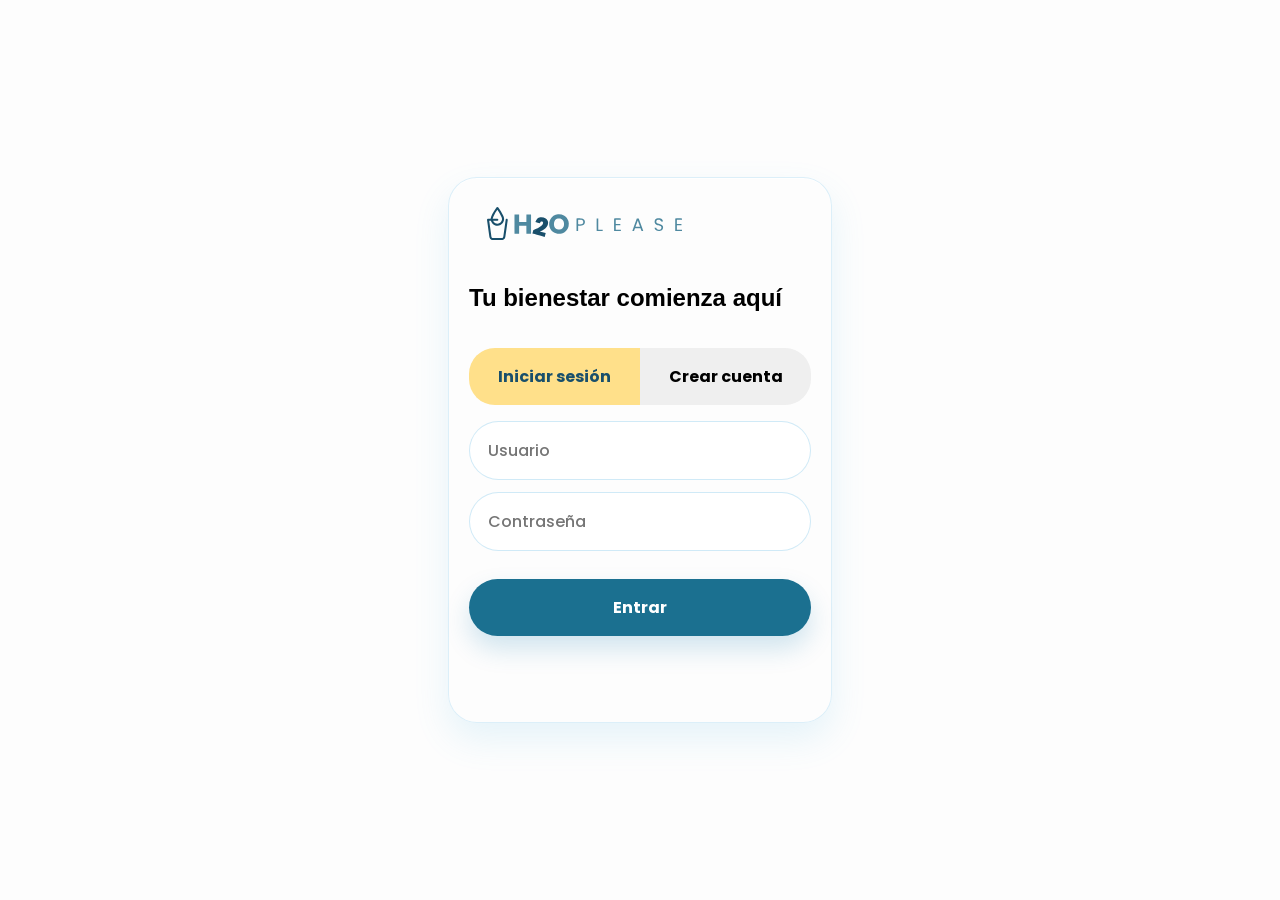
==== commit 4f8b5cc9: "0321.0942 JV html prune fields and tests for persistent darkmode with field darkModeEnabled into use" ====
--- a/dashboard.html
+++ b/dashboard.html
@@ -40,7 +40,7 @@
 
         <form class="input-container" id="drink-form">
           <label for="amount">¿Cuánto vas a beber?</label>
-          <input type="number" id="amount" placeholder="200"> <span>ml</span>
+          <input type="number" id="amount" placeholder="200" min="0" max="1000"> <span>ml</span>
           <button type="submit" class="drink-button" id="add-btn">
             <img src="./assets/images/water-glass-icon-white.svg" alt="Pulsa para beber">
           </button>
--- a/styles/styles.css
+++ b/styles/styles.css
@@ -78,14 +78,8 @@
         --primary-light-color: #78cff2;
     }
 
-    #view-me button {
-        &:nth-of-type(1) {
-            --primary-color: #a6e5fe;
-        }
-
-        &:nth-of-type(2) {
-            --primary-color: #ffe08a;
-        }
+    #view-me .logout-btn {
+        --primary-color: #a6e5fe;
     }
 
     footer {
@@ -102,26 +96,126 @@
 body {
     margin: 0;
     padding: 0;
-}
-
-html {
-    display: flex;
-    justify-content: center;
-    background: #aaaaaa;
-}
-
-body {
-    display: grid;
-    grid-template-rows: auto 1fr auto;
-    min-height: 100dvh;
-    width: 480px;
-    max-width: 100%;
-    /* Se fuerza la barra de scroll para que no descentre el body al cambiar de vista */
-    overflow-y: scroll;
     font-family: var(--primary-font-regular);
     background: var(--background-color);
     transition: all 0.3s;
 }
+
+body {
+    height: 100dvh;
+    max-height: 100dvh;
+    display: grid;
+    grid-template-rows: auto 1fr auto;
+}
+
+
+
+/* ==================== INICIO CODIGO DE MARCOS ==================== */
+
+
+/* Configuración General 
+
+
+.login-container {
+    background: white;
+    padding: 40px;
+    border-radius: 20px;
+    box-shadow: 0 10px 25px rgba(0, 0, 0, 0.05);
+    width: 100%;
+    max-width: 400px;
+    text-align: center;
+}
+
+Header y Logo 
+.login-logo {
+    width: 60px;
+    margin-bottom: 10px;
+}
+
+.login-header h1 {
+    color: #007bff;
+    margin: 0;
+    font-size: 1.8rem;
+}
+
+.login-header p {
+    color: #666;
+    margin-bottom: 30px;
+}
+
+ Formularios 
+.auth-form {
+    display: flex;
+    flex-direction: column;
+    gap: 15px;
+}
+
+input {
+    padding: 12px 15px;
+    border: 1px solid #e0e0e0;
+    border-radius: 10px;
+    font-size: 1rem;
+    transition: border-color 0.3s;
+}
+
+input:focus {
+    outline: none;
+    border-color: #007bff;
+}
+
+ Botones con los colores de tu captura 
+button {
+    padding: 12px;
+    border: none;
+    border-radius: 10px;
+    font-size: 1rem;
+    font-weight: bold;
+    cursor: pointer;
+    transition: opacity 0.2s;
+}
+
+.btn-login {
+    background-color: #007eb3; / Azul oscuro /
+    color: white;
+}
+
+.btn-register {
+    background-color: #ffe494; / Amarillo suave /
+    color: #5d4a1a;
+}
+
+button:hover {
+    opacity: 0.9;
+}
+
+ Divisor 
+.auth-divider {
+    margin: 25px 0;
+    position: relative;
+    border-top: 1px solid #eee;
+}
+
+.auth-divider span {
+    position: absolute;
+    top: -10px;
+    left: 50%;
+    transform: translateX(-50%);
+    background: white;
+    padding: 0 10px;
+    color: #999;
+    font-size: 0.8rem;
+    text-transform: uppercase;
+}
+
+#auth-message {
+    margin-top: 20px;
+    min-height: 1.2rem;
+}
+
+*/
+
+/* ==================== FIN CODIGO DE MARCOS ==================== */
+
 
 header {
     display: flex;
@@ -130,8 +224,6 @@
     position: sticky;
     top: 0;
     padding: 0.5rem 1rem;
-    background: var(--background-color);
-    z-index: 1;
 
     svg {
         height: 2.2rem;
@@ -155,7 +247,7 @@
         height: 1.3rem;
         width: 3rem;
         margin-right: 1.5rem;
-        box-shadow: 0.2rem 0.2rem 0.1rem #277B9A11;
+        box-shadow: 0.3rem 0.3rem 0.8rem #277B9A33;
         border: 0.05rem solid #277B9A66;
         border-radius: 2rem;
 
@@ -237,8 +329,7 @@
                 fill: var(--primary-color);
             }
 
-            span {
-                margin: 1rem 0;
+            p {
                 font-weight: 700;
                 color: var(--primary-color);
             }
@@ -250,108 +341,109 @@
 /* ==================== USER REGISTER & LOGIN ==================== */
 
 body[data-page="login"] {
+    grid-template-rows: 1fr;
+    place-items: center;
+    padding: 1rem;
     display: flex;
     justify-content: center;
     align-items: center;
+    min-height: 100vh;
+    margin: 0;
+    background-color: var(--background-color);
 
     .login-layout {
-        display: flex;
-        flex-direction: column;
-        align-items: center;
+        width: min(100%, 24rem);
+        display: grid;
         gap: 0.9rem;
-        width: 100%;
-        max-width: 400px;
         padding: 1.25rem;
-
-        svg {
-            transform: scale(1.4);
-        }
-
-        h1 {
-            margin-top: 0;
-            color: var(--neutral-color);
-            font-family: var(--primary-font-light);
-            font-weight: 300;
-            text-transform: uppercase;
-            font-size: 0.95rem;
-            text-align: center;
-            letter-spacing: 0.1rem;
+        border: solid 0.1rem #58B5E333;
+        border-radius: 1.8rem;
+        background: rgba(253, 253, 253, 0.98);
+        box-shadow:
+            0 1rem 2.2rem rgba(88, 181, 227, 0.14),
+            inset 0 1px 0 rgba(255, 255, 255, 0.85);
+
+        form {
+            fieldset {
+                border-radius: 1.618rem;
+                padding: 1.618rem;
+                margin: 1.618rem 0;
+            }
+
+            display: grid;
+            gap: 0.75rem;
         }
 
         button {
+            /*por defecto*/
             width: 100%;
             padding: 1rem 1.1rem;
             margin: 1rem 0;
             border: 0;
             border-radius: 10rem;
             font-family: var(--primary-font-bold);
-            font-size: 0.9rem;
+            font-size: 1rem;
             cursor: pointer;
         }
+
+        .auth-tab:last-child {
+            border-radius: 0 1.618rem 1.618rem 0;
+
+        }
+
+        .auth-tab:first-child {
+            border-radius: 1.618rem 0 0 1.618rem;
+        }
+
+        input {
+            width: 100%;
+            padding: 1rem 1.1rem;
+            border: solid 0.1rem rgba(88, 181, 227, 0.28);
+            border-radius: 999px;
+            font-family: var(--primary-font-medium);
+            font-size: 1rem;
+            color: var(--primary-dark-color);
+            background: white;
+            outline: none;
+            transition:
+                border-color 0.2s ease,
+                box-shadow 0.2s ease;
+
+            &::placeholder {
+                color: var(--neutral-color);
+            }
+
+            &:focus {
+                border-color: rgba(4, 118, 174, 0.4);
+                box-shadow: 0 0 0 0.2rem rgba(88, 181, 227, 0.14);
+            }
+        }
+    }
+
+    #auth-form button {
+        color: white;
+        background: var(--primary-color);
+        box-shadow: 0 0.8rem 1.6rem rgba(4, 118, 174, 0.18);
     }
 
     .auth-tabs {
         display: flex;
-
-        button {
-
-            &:first-child {
-                border-radius: 1.618rem 0 0 1.618rem;
-            }
-
-            &:last-child {
-                border-radius: 0 1.618rem 1.618rem 0;
-            }
-        }
 
         .active {
             color: var(--primary-dark-color);
             background: var(--secondary-light-color);
-            transition: all 1s ease;
-        }
-    }
-
-    #auth-form {
-        input {
-            width: 100%;
-            padding: 0.6rem 1.1rem;
-            margin-bottom: 1rem;
-            border: 0.1rem solid var(--primary-light-color);
-            border-radius: 10rem;
-            font-family: var(--primary-font-medium);
-            color: var(--primary-dark-color);
-            background: var(--background-color);
-            outline: none;
-            transition: all 0.3s ease;
-
-            &:focus {
-                border: 0.1rem solid var(--primary-dark-color);
-                box-shadow: 0 0 0.3rem var(--primary-dark-color);
-            }
-        }
-
-        button {
-            color: var(--background-color);
-            background: var(--primary-color);
         }
     }
 
     #auth-message {
-        width: 100%;
-        min-height: 3.5rem;
+        min-height: 1.35rem;
         margin: 0;
-        padding: 1rem 2rem;
-        border-radius: 3rem;
-        color: var(--background-color);
+        padding: 0 0.25rem;
         font-family: var(--primary-font-medium);
         font-size: 0.9rem;
+        line-height: 1.4;
         text-align: center;
-        background: transparent;
-        transition: all 0.5s ease;
-
-        &:not(:empty) {
-            background: var(--negative-color);
-        }
+        color: var(--primary-dark-color);
     }
 }
 
@@ -492,13 +584,11 @@
         }
 
         button {
-            width: 4rem;
             margin-left: auto;
             margin-right: 0.5rem;
             aspect-ratio: 1 / 1;
             border: none;
-            border-radius: 50%;
-            background-color: var(--primary-color);
+
             cursor: pointer;
 
             img {
@@ -506,16 +596,29 @@
             }
         }
     }
+
+    .weather-api {
+        display: flex;
+        justify-content: center;
+        align-items: center;
+        width: 100%;
+        height: 7rem;
+        color: white;
+        font-size: 1.2rem;
+        font-family: var(--primary-font-light);
+        letter-spacing: 0.2rem;
+        background-color: #58b5e3;
+        border-radius: 2rem;
+    }
 }
 
 /* ==================== DASHBOARD HISTORY & ME VIEWS ==================== */
 
 #view-history {
-    padding: 0 3rem;
 
     h2 {
         display: block;
-        margin: 1rem 0;
+        margin: 0 0 1rem 0;
         font-family: var(--primary-font-bold);
         color: var(--primary-color);
     }
@@ -529,33 +632,10 @@
         p {
             color: var(--neutral-color);
         }
-
-        span {
-            &:nth-of-type(1) {
-                color: var(--primary-dark-color) !important;
-            }
-
-            &:nth-of-type(2) {
-                color: var(--neutral-color);
-                margin-left: 1rem;
-            }
-        }
-    }
-
-    .trash-button {
-        width: 2rem;
-        height: 2rem;
-        border: none;
-        background: none;
-        fill: var(--primary-dark-color);
-        stroke: 2pt;
-        transform: scale(1.2);
-        cursor: pointer
     }
 }
 
 #view-me {
-    height: calc(100dvh - 8.9rem);
 
     h2 {
         display: block;
@@ -564,13 +644,13 @@
         color: var(--primary-color);
     }
 
-    #profile-container {
+    #profile-container.profile-card {
         display: flex;
         flex-direction: column;
         width: 100%;
-        padding: 1.5rem;
+        max-width: 20rem;
         gap: 0.6rem;
-        margin: 1rem auto 0;
+        margin: 0 auto;
         box-sizing: border-box;
     }
 
@@ -596,14 +676,6 @@
             border: solid 0.1rem #58B5E333;
             border-radius: 10rem;
             background: var(--background-color);
-
-            &[type="number"] {
-                color: var(--neutral-color);
-            }
-        }
-
-        label {
-            color: var(--neutral-color);
         }
     }
 
@@ -633,45 +705,7 @@
 
 /* ==================== WEATHER CARD ==================== */
 
-body[data-page="dashboard"] #weather-output .dashboard-weather-card {
-    width: 100%;
-    max-width: 31rem;
-    padding: 1.2rem 0;
-}
-
-/* Se fuerza la ciudad visible dentro de la card porque el dashboard oculta los h2 generales. */
-body[data-page="dashboard"] #weather-output .dashboard-weather-card h2 {
-    display: block;
-    max-width: none;
-    font-size: clamp(0.96rem, 2.35vw, 1.14rem);
-    font-family: var(--primary-font-bold);
-    line-height: 1.1;
-    color: #f9fdff;
-}
-
-body[data-page="dashboard"] #weather-output.weather-api {
-    display: flex;
-    justify-content: center;
-    align-items: stretch;
-    width: 100%;
-    height: auto;
-    min-height: 0;
-    padding: 0;
-    color: inherit;
-    font-size: inherit;
-    letter-spacing: normal;
-    background: transparent;
-    border-radius: 0;
-    box-shadow: none;
-}
-
-/* El contenido queda por encima de las capas decorativas. */
-.dashboard-weather-card>* {
-    position: relative;
-    z-index: 1;
-}
-
-/* El rediseño se limita al dashboard y mantiene el montaje actual en #weather-output. */
+/* Weather card refresh revisable: el redisenio se limita al dashboard y mantiene el montaje actual en #weather-output. */
 .dashboard-weather-card {
     position: relative;
     display: block;
@@ -692,207 +726,9 @@
     box-shadow:
         0 0.45rem 1rem rgba(7, 77, 96, 0.16),
         inset 0 1px 0 rgba(255, 255, 255, 0.18);
-
-    /* Capas decorativas para una sensacion mas premium sin assets externos. */
-    &::before,
-    &::after {
-        content: "";
-        position: absolute;
-        pointer-events: none;
-        z-index: 0;
-    }
-
-    &::before {
-        inset: auto -12% -44% 58%;
-        height: 48%;
-        border-radius: 999px;
-        background: radial-gradient(circle, rgba(255, 255, 255, 0.2) 0 18%, transparent 56%);
-        filter: blur(12px);
-        opacity: 0.5;
-    }
-
-    &::after {
-        top: -1.35rem;
-        right: -0.9rem;
-        width: 4.85rem;
-        height: 4.85rem;
-        border-radius: 50%;
-        background: radial-gradient(circle, rgba(255, 248, 200, 0.78) 0 16%, rgba(255, 226, 138, 0.18) 36%, transparent 66%);
-        opacity: 0.78;
-    }
-
-    h2,
-    p {
-        margin: 0;
-    }
-
-    /* Cabecera con jerarquia clara entre ciudad y estado. */
-    .weather-card__top,
-    .weather-card__header {
-        display: grid;
-        grid-template-columns: minmax(0, 1fr) auto;
-        gap: 0.45rem;
-        align-items: center;
-    }
-
-    .weather-card__heading {
-        display: grid;
-        gap: 0;
-        min-width: 0;
-    }
-
-    .weather-card__eyebrow {
-        font-size: 0.58rem;
-        font-family: var(--primary-font-medium);
-        letter-spacing: 0.14em;
-        text-transform: uppercase;
-        opacity: 0.72;
-    }
-
-    /* Composicion principal tipo app movil con temperatura destacada y panel auxiliar. */
-    .weather-card__main,
-    .weather-card__content {
-        display: grid;
-        grid-template-columns: minmax(0, 1fr) auto;
-        gap: 0.5rem;
-        align-items: stretch;
-        margin-top: 0.5rem;
-    }
-
-    .weather-card__temperature-block {
-        display: grid;
-        align-content: center;
-        gap: 0;
-        min-width: 0;
-        padding: 0.56rem 0.72rem;
-        border: 1px solid rgba(255, 255, 255, 0.14);
-        border-radius: 0.95rem;
-        background: linear-gradient(180deg, rgba(255, 255, 255, 0.16), rgba(255, 255, 255, 0.05));
-        backdrop-filter: blur(12px);
-    }
-
-    .weather-card__temperature-label {
-        font-size: 0.56rem;
-        font-family: var(--primary-font-medium);
-        letter-spacing: 0.14em;
-        text-transform: uppercase;
-        opacity: 0.72;
-    }
-
-    .weather-card__temperature {
-        font-size: clamp(1.85rem, 6vw, 2.45rem);
-        font-family: var(--primary-font-bold);
-        line-height: 0.95;
-        letter-spacing: -0.04em;
-        text-shadow: 0 0.14rem 0.45rem rgba(4, 74, 109, 0.14);
-    }
-
-    .weather-card__meta,
-    .weather-card__datetime {
-        display: grid;
-        gap: 0.32rem;
-        min-width: 8.65rem;
-        padding: 0.54rem 0.65rem;
-        border: 1px solid rgba(255, 255, 255, 0.12);
-        border-radius: 0.95rem;
-        background: linear-gradient(180deg, rgba(255, 255, 255, 0.14), rgba(255, 255, 255, 0.04));
-        backdrop-filter: blur(10px);
-    }
-
-    .weather-card__meta-row {
-        display: grid;
-        gap: 0;
-    }
-
-    .weather-card__meta-row+.weather-card__meta-row {
-        padding-top: 0.28rem;
-        border-top: 1px solid rgba(255, 255, 255, 0.14);
-    }
-
-    /* Labels discretas y valores con mejor jerarquia. */
-    .weather-card__meta-label {
-        font-size: 0.52rem;
-        font-family: var(--primary-font-medium);
-        letter-spacing: 0.12em;
-        text-transform: uppercase;
-        opacity: 0.68;
-    }
-
-    .weather-card__meta-item {
-        font-size: 0.7rem;
-        font-family: var(--primary-font-medium);
-        line-height: 1.15;
-        text-align: left;
-        white-space: nowrap;
-        opacity: 0.96;
-    }
-
-    /* Pill de estado con acabado glass y mejor contraste. */
-    .weather-card__status {
-        display: inline-flex;
-        align-items: center;
-        gap: 0.3rem;
-        max-width: 11.75rem;
-        padding: 0.24rem 0.5rem;
-        border: 1px solid rgba(255, 255, 255, 0.16);
-        border-radius: 999px;
-        background: linear-gradient(180deg, rgba(255, 255, 255, 0.22), rgba(255, 255, 255, 0.09));
-        backdrop-filter: blur(10px);
-        font-size: 0.64rem;
-        font-family: var(--primary-font-medium);
-        line-height: 1.18;
-        text-align: right;
-        box-shadow: inset 0 1px 0 rgba(255, 255, 255, 0.14);
-
-        /* Iconografia semantica sin nuevos assets. */
-        &::before {
-            content: "•";
-            flex: 0 0 auto;
-            color: #ffe18c;
-        }
-    }
-
-    .weather-card__status[data-icon="sun"]::before {
-        content: "☼";
-    }
-
-    .weather-card__status[data-icon="moon"]::before {
-        content: "☾";
-        color: #dcecff;
-    }
-
-    .weather-card__status[data-icon="cloud"]::before {
-        content: "☁";
-        color: #f2fbff;
-    }
-
-    .weather-card__status[data-icon="rain"]::before {
-        content: "☂";
-        color: #d2f2ff;
-    }
-
-    .weather-card__status[data-icon="storm"]::before {
-        content: "ϟ";
-        color: #ffe6a3;
-    }
-
-    .weather-card__status[data-icon="snow"]::before {
-        content: "✦";
-        color: #f2fbff;
-    }
-
-    .weather-card__status[data-icon="mist"]::before {
-        content: "≋";
-        color: #edf9ff;
-    }
-
-    .weather-card__status[data-icon="error"]::before {
-        content: "!";
-        color: #ffe2a3;
-    }
-}
-
-/* El modo noche cambia tono sin tocar la estructura del dashboard. */
+}
+
+/* Weather card refresh revisable: el modo noche cambia tono sin tocar la estructura del dashboard. */
 .dashboard-weather-card[data-period="night"] {
     background:
         radial-gradient(circle at 18% 20%, rgba(213, 227, 255, 0.14), transparent 24%),
@@ -900,6 +736,241 @@
         linear-gradient(150deg, #0a3553 0%, #0f5877 50%, #1a7c9f 100%);
 }
 
+/* Weather card refresh revisable: capas decorativas para una sensacion mas premium sin assets externos. */
+.dashboard-weather-card::before,
+.dashboard-weather-card::after {
+    content: "";
+    position: absolute;
+    pointer-events: none;
+    z-index: 0;
+}
+
+.dashboard-weather-card::before {
+    inset: auto -12% -44% 58%;
+    height: 48%;
+    border-radius: 999px;
+    background: radial-gradient(circle, rgba(255, 255, 255, 0.2) 0 18%, transparent 56%);
+    filter: blur(12px);
+    opacity: 0.5;
+}
+
+.dashboard-weather-card::after {
+    top: -1.35rem;
+    right: -0.9rem;
+    width: 4.85rem;
+    height: 4.85rem;
+    border-radius: 50%;
+    background: radial-gradient(circle, rgba(255, 248, 200, 0.78) 0 16%, rgba(255, 226, 138, 0.18) 36%, transparent 66%);
+    opacity: 0.78;
+}
+
+/* Weather card refresh revisable: el contenido queda por encima de las capas decorativas. */
+.dashboard-weather-card>* {
+    position: relative;
+    z-index: 1;
+}
+
+.dashboard-weather-card h2,
+.dashboard-weather-card p {
+    margin: 0;
+}
+
+/* Weather card refresh revisable: cabecera con jerarquia clara entre ciudad y estado. */
+.dashboard-weather-card .weather-card__top,
+.dashboard-weather-card .weather-card__header {
+    display: grid;
+    grid-template-columns: minmax(0, 1fr) auto;
+    gap: 0.45rem;
+    align-items: center;
+}
+
+.dashboard-weather-card .weather-card__heading {
+    display: grid;
+    gap: 0;
+    min-width: 0;
+}
+
+.dashboard-weather-card .weather-card__eyebrow {
+    font-size: 0.58rem;
+    font-family: var(--primary-font-medium);
+    letter-spacing: 0.14em;
+    text-transform: uppercase;
+    opacity: 0.72;
+}
+
+/* Weather card refresh revisable: se fuerza la ciudad visible dentro de la card porque el dashboard oculta los h2 generales. */
+body[data-page="dashboard"] #weather-output .dashboard-weather-card h2 {
+    display: block;
+    max-width: none;
+    font-size: clamp(0.96rem, 2.35vw, 1.14rem);
+    font-family: var(--primary-font-bold);
+    line-height: 1.1;
+    color: #f9fdff;
+}
+
+/* Weather card refresh revisable: pill de estado con acabado glass y mejor contraste. */
+.dashboard-weather-card .weather-card__status {
+    display: inline-flex;
+    align-items: center;
+    gap: 0.3rem;
+    max-width: 11.75rem;
+    padding: 0.24rem 0.5rem;
+    border: 1px solid rgba(255, 255, 255, 0.16);
+    border-radius: 999px;
+    background: linear-gradient(180deg, rgba(255, 255, 255, 0.22), rgba(255, 255, 255, 0.09));
+    backdrop-filter: blur(10px);
+    font-size: 0.64rem;
+    font-family: var(--primary-font-medium);
+    line-height: 1.18;
+    text-align: right;
+    box-shadow: inset 0 1px 0 rgba(255, 255, 255, 0.14);
+}
+
+/* Weather card refresh revisable: iconografia semantica sin nuevos assets. */
+.dashboard-weather-card .weather-card__status::before {
+    content: "•";
+    flex: 0 0 auto;
+    color: #ffe18c;
+}
+
+.dashboard-weather-card .weather-card__status[data-icon="sun"]::before {
+    content: "☼";
+}
+
+.dashboard-weather-card .weather-card__status[data-icon="moon"]::before {
+    content: "☾";
+    color: #dcecff;
+}
+
+.dashboard-weather-card .weather-card__status[data-icon="cloud"]::before {
+    content: "☁";
+    color: #f2fbff;
+}
+
+.dashboard-weather-card .weather-card__status[data-icon="rain"]::before {
+    content: "☂";
+    color: #d2f2ff;
+}
+
+.dashboard-weather-card .weather-card__status[data-icon="storm"]::before {
+    content: "ϟ";
+    color: #ffe6a3;
+}
+
+.dashboard-weather-card .weather-card__status[data-icon="snow"]::before {
+    content: "✦";
+    color: #f2fbff;
+}
+
+.dashboard-weather-card .weather-card__status[data-icon="mist"]::before {
+    content: "≋";
+    color: #edf9ff;
+}
+
+.dashboard-weather-card .weather-card__status[data-icon="error"]::before {
+    content: "!";
+    color: #ffe2a3;
+}
+
+/* Weather card refresh revisable: composicion principal tipo app movil con temperatura destacada y panel auxiliar. */
+.dashboard-weather-card .weather-card__main,
+.dashboard-weather-card .weather-card__content {
+    display: grid;
+    grid-template-columns: minmax(0, 1fr) auto;
+    gap: 0.5rem;
+    align-items: stretch;
+    margin-top: 0.5rem;
+}
+
+.dashboard-weather-card .weather-card__temperature-block {
+    display: grid;
+    align-content: center;
+    gap: 0;
+    min-width: 0;
+    padding: 0.56rem 0.72rem;
+    border: 1px solid rgba(255, 255, 255, 0.14);
+    border-radius: 0.95rem;
+    background: linear-gradient(180deg, rgba(255, 255, 255, 0.16), rgba(255, 255, 255, 0.05));
+    backdrop-filter: blur(12px);
+}
+
+.dashboard-weather-card .weather-card__temperature-label {
+    font-size: 0.56rem;
+    font-family: var(--primary-font-medium);
+    letter-spacing: 0.14em;
+    text-transform: uppercase;
+    opacity: 0.72;
+}
+
+.dashboard-weather-card .weather-card__temperature {
+    font-size: clamp(1.85rem, 6vw, 2.45rem);
+    font-family: var(--primary-font-bold);
+    line-height: 0.95;
+    letter-spacing: -0.04em;
+    text-shadow: 0 0.14rem 0.45rem rgba(4, 74, 109, 0.14);
+}
+
+.dashboard-weather-card .weather-card__meta,
+.dashboard-weather-card .weather-card__datetime {
+    display: grid;
+    gap: 0.32rem;
+    min-width: 8.65rem;
+    padding: 0.54rem 0.65rem;
+    border: 1px solid rgba(255, 255, 255, 0.12);
+    border-radius: 0.95rem;
+    background: linear-gradient(180deg, rgba(255, 255, 255, 0.14), rgba(255, 255, 255, 0.04));
+    backdrop-filter: blur(10px);
+}
+
+.dashboard-weather-card .weather-card__meta-row {
+    display: grid;
+    gap: 0;
+}
+
+.dashboard-weather-card .weather-card__meta-row+.weather-card__meta-row {
+    padding-top: 0.28rem;
+    border-top: 1px solid rgba(255, 255, 255, 0.14);
+}
+
+/* Weather card refresh revisable: labels discretas y valores con mejor jerarquia. */
+.dashboard-weather-card .weather-card__meta-label {
+    font-size: 0.52rem;
+    font-family: var(--primary-font-medium);
+    letter-spacing: 0.12em;
+    text-transform: uppercase;
+    opacity: 0.68;
+}
+
+.dashboard-weather-card .weather-card__meta-item {
+    font-size: 0.7rem;
+    font-family: var(--primary-font-medium);
+    line-height: 1.15;
+    text-align: left;
+    white-space: nowrap;
+    opacity: 0.96;
+}
+
+body[data-page="dashboard"] #weather-output.weather-api {
+    display: flex;
+    justify-content: center;
+    align-items: stretch;
+    width: 100%;
+    height: auto;
+    min-height: 0;
+    padding: 0;
+    color: inherit;
+    font-size: inherit;
+    letter-spacing: normal;
+    background: transparent;
+    border-radius: 0;
+    box-shadow: none;
+}
+
+body[data-page="dashboard"] #weather-output .dashboard-weather-card {
+    width: 100%;
+    max-width: 31rem;
+}
+
 
 /* ==================== MEDIA QUERIES ==================== */
 
@@ -915,10 +986,11 @@
     main.app-layout section form button#remove-btn {
         font-size: 2.16rem;
     }
-
-    /* --- Weather Card --- */
-
+}
+
+@media (max-width: 480px) {
     .dashboard-weather-card {
+        max-width: none;
         padding: 0.68rem 0.78rem;
         border-radius: 1rem;
     }
